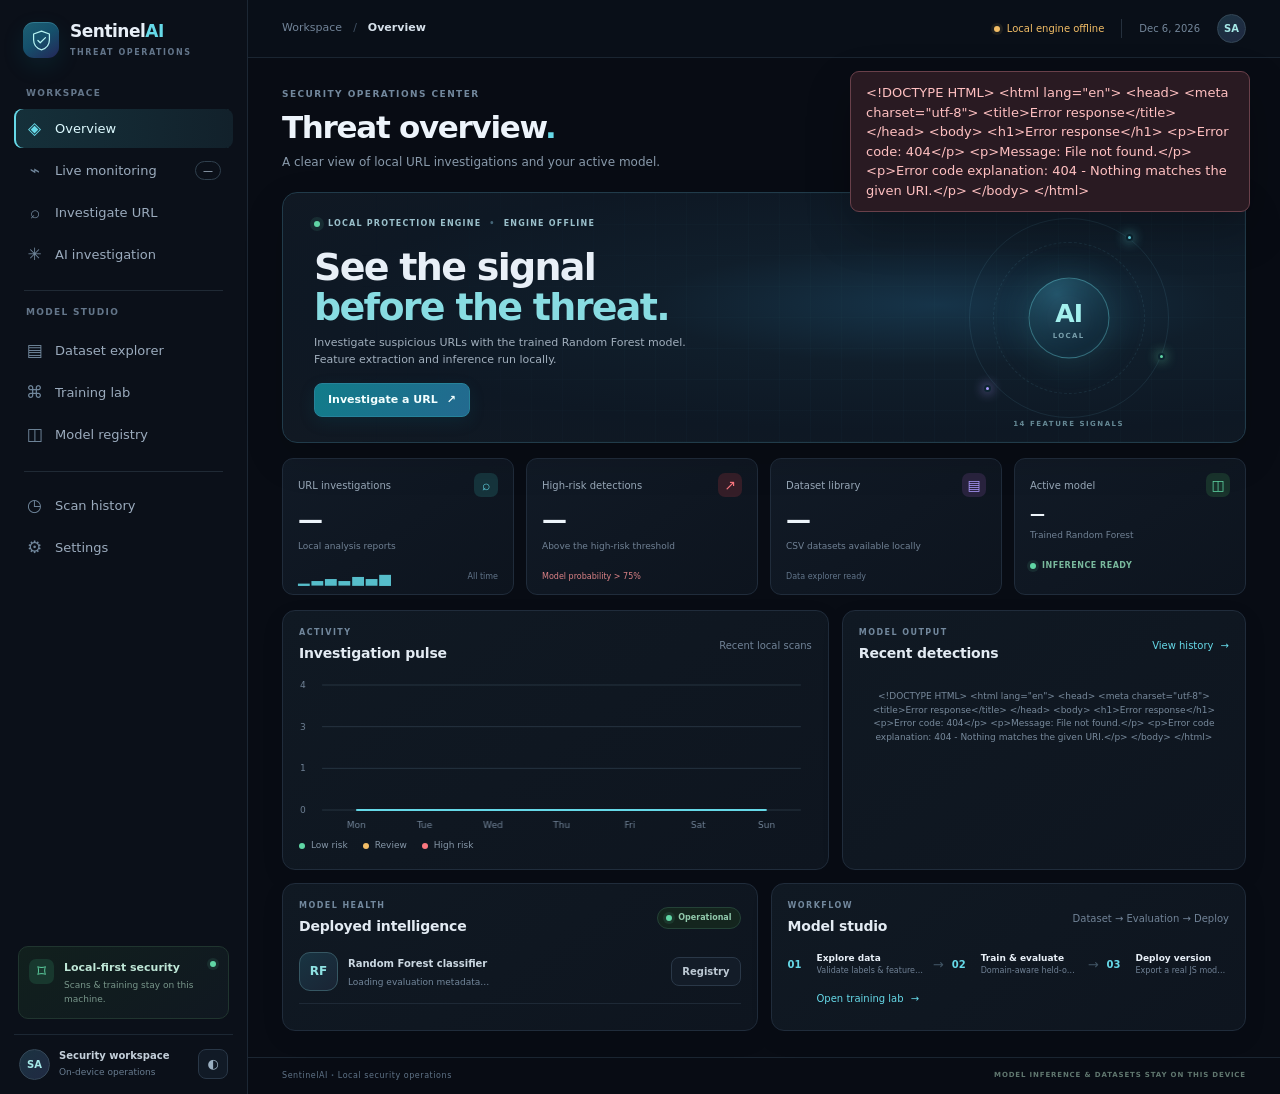
==== dashboard/index.html @ 1dcdf897 "phase 2" ====
<!doctype html>
<html lang="en">
<head>
  <meta charset="utf-8">
  <meta name="viewport" content="width=device-width, initial-scale=1">
  <meta name="theme-color" content="#080c14">
  <title>SentinelAI · Security Operations</title>
  <link rel="stylesheet" href="/dashboard/dashboard.css">
</head>
<body>
  <div class="app-shell">
    <aside class="sidebar">
      <a class="brand" href="#overview" aria-label="SentinelAI overview">
        <span class="brand-mark"><svg viewBox="0 0 32 32" aria-hidden="true"><path d="M16 3 27 7v8c0 7.3-4.7 12.1-11 14-6.3-1.9-11-6.7-11-14V7l11-4Z"/><path d="m11 16 3.2 3.2L21.5 12"/></svg></span>
        <span><strong>Sentinel<span>AI</span></strong><small>THREAT OPERATIONS</small></span>
      </a>
      <div class="workspace-label">WORKSPACE</div>
      <nav class="primary-nav" aria-label="Main navigation">
        <button class="nav-link active" data-view="overview"><span class="nav-icon">◈</span>Overview</button>
        <button class="nav-link" data-view="monitor"><span class="nav-icon">⌁</span>Live monitoring<span id="monitor-count" class="nav-count">—</span></button>
        <button class="nav-link" data-view="investigate"><span class="nav-icon">⌕</span>Investigate URL</button>
        <button class="nav-link" data-view="agent"><span class="nav-icon">✳</span>AI investigation</button>
        <div class="nav-divider"></div>
        <div class="workspace-label">MODEL STUDIO</div>
        <button class="nav-link" data-view="datasets"><span class="nav-icon">▤</span>Dataset explorer</button>
        <button class="nav-link" data-view="training"><span class="nav-icon">⌘</span>Training lab</button>
        <button class="nav-link" data-view="registry"><span class="nav-icon">◫</span>Model registry</button>
        <div class="nav-divider"></div>
        <button class="nav-link" data-view="history"><span class="nav-icon">◷</span>Scan history</button>
        <button class="nav-link" data-view="settings"><span class="nav-icon">⚙</span>Settings</button>
      </nav>
      <div class="sidebar-bottom">
        <div class="privacy-card"><span class="privacy-lock">⌑</span><div><strong>Local-first security</strong><small>Scans & training stay on this machine.</small></div><i class="status-orb"></i></div>
        <div class="user-chip"><span class="avatar">SA</span><span><strong>Security workspace</strong><small>On-device operations</small></span><button id="theme-toggle" class="icon-button" title="Toggle light theme" aria-label="Toggle theme">◐</button></div>
      </div>
    </aside>

    <main class="main-area">
      <header class="topbar">
        <div class="breadcrumbs"><span>Workspace</span><b>/</b><strong id="page-title">Overview</strong></div>
        <div class="topbar-right">
          <div id="api-status" class="connection"><i class="status-orb"></i><span>Checking local engine…</span></div>
          <span class="topbar-divider"></span>
          <time id="today-label"></time>
          <button class="avatar avatar-small" title="SentinelAI workspace">SA</button>
        </div>
      </header>

      <div id="toast" class="toast" role="status" aria-live="polite"></div>
      <div class="content">
        <section class="view active" id="view-overview">
          <div class="page-heading heading-row">
            <div><p class="eyebrow">SECURITY OPERATIONS CENTER</p><h1>Threat overview<span class="heading-dot">.</span></h1><p class="page-subtitle">A clear view of local URL investigations and your active model.</p></div>
            <button class="button button-quiet" data-go="investigate"><span>＋</span> New investigation</button>
          </div>
          <div class="hero-panel">
            <div class="hero-grid"></div>
            <div class="hero-copy"><div class="hero-kicker"><span class="pulse-dot"></span> LOCAL PROTECTION ENGINE <span class="hero-separator">•</span> <span id="hero-model-version">MODEL LOADING</span></div><h2>See the signal<br><span>before the threat.</span></h2><p>Investigate suspicious URLs with the trained Random Forest model. Feature extraction and inference run locally.</p><button class="button button-primary" data-go="investigate">Investigate a URL <span>↗</span></button></div>
            <div class="hero-orbit"><div class="orbit orbit-one"></div><div class="orbit orbit-two"></div><div class="orbit-core"><span>AI</span><small>LOCAL</small></div><i class="orbit-node node-a"></i><i class="orbit-node node-b"></i><i class="orbit-node node-c"></i><div class="orbit-caption">14 FEATURE SIGNALS</div></div>
          </div>
          <div class="stat-grid">
            <article class="stat-card"><div class="stat-top"><span>URL investigations</span><span class="stat-icon cyan">⌕</span></div><strong id="stat-scans">—</strong><small>Local analysis reports</small><div class="stat-foot"><span class="mini-line cyan-line">▁▂▃▂▄▃▅</span><span>All time</span></div></article>
            <article class="stat-card"><div class="stat-top"><span>High-risk detections</span><span class="stat-icon red">↗</span></div><strong id="stat-high">—</strong><small>Above the high-risk threshold</small><div class="stat-foot"><span class="trend-label red-text">Model probability &gt; 75%</span></div></article>
            <article class="stat-card"><div class="stat-top"><span>Dataset library</span><span class="stat-icon violet">▤</span></div><strong id="stat-datasets">—</strong><small>CSV datasets available locally</small><div class="stat-foot"><span id="stat-rows" class="trend-label">Data explorer ready</span></div></article>
            <article class="stat-card"><div class="stat-top"><span>Active model</span><span class="stat-icon green">◫</span></div><strong class="version-stat" id="stat-model">—</strong><small>Trained Random Forest</small><div class="stat-foot"><span class="model-live"><i class="status-orb"></i> INFERENCE READY</span></div></article>
          </div>
          <div class="overview-grid">
            <article class="panel chart-panel"><div class="panel-heading"><div><p class="eyebrow">ACTIVITY</p><h3>Investigation pulse</h3></div><span class="panel-meta">Recent local scans</span></div><div class="chart-wrap"><canvas id="activity-chart" aria-label="Recent investigation activity"></canvas></div><div class="chart-legend"><span><i class="legend-dot green-dot"></i>Low risk</span><span><i class="legend-dot amber-dot"></i>Review</span><span><i class="legend-dot red-dot"></i>High risk</span></div></article>
            <article class="panel signal-panel"><div class="panel-heading"><div><p class="eyebrow">MODEL OUTPUT</p><h3>Recent detections</h3></div><button class="text-button" data-go="history">View history <span>→</span></button></div><div id="overview-recent" class="recent-list"><div class="empty-state compact">Run a URL investigation to populate local activity.</div></div></article>
          </div>
          <div class="bottom-grid">
            <article class="panel"><div class="panel-heading"><div><p class="eyebrow">MODEL HEALTH</p><h3>Deployed intelligence</h3></div><span class="health-pill"><i class="status-orb"></i> Operational</span></div><div class="model-health"><div class="model-hex">RF</div><div><strong id="overview-model-name">Random Forest classifier</strong><p id="overview-model-date">Loading evaluation metadata…</p></div><button class="button button-small button-quiet" data-go="registry">Registry</button></div><div id="overview-metrics" class="metric-strip"></div></article>
            <article class="panel"><div class="panel-heading"><div><p class="eyebrow">WORKFLOW</p><h3>Model studio</h3></div><span class="panel-meta">Dataset → Evaluation → Deploy</span></div><div class="workflow"><div><span class="step-number">01</span><strong>Explore data</strong><small>Validate labels & feature coverage</small></div><span class="workflow-arrow">→</span><div><span class="step-number">02</span><strong>Train & evaluate</strong><small>Domain-aware held-out metrics</small></div><span class="workflow-arrow">→</span><div><span class="step-number">03</span><strong>Deploy version</strong><small>Export a real JS model artifact</small></div></div><button class="text-button workflow-link" data-go="training">Open training lab <span>→</span></button></article>
          </div>
        </section>

        <section class="view" id="view-monitor">
          <div class="page-heading heading-row"><div><p class="eyebrow">LOCAL EVENT STREAM</p><h1>Live monitoring<span class="heading-dot">.</span></h1><p class="page-subtitle">Recent investigations submitted to this local platform service.</p></div><div class="monitor-live"><span class="pulse-dot"></span> UPDATING EVERY 10S</div></div>
          <div class="monitor-banner"><span class="banner-mark">⌁</span><div><strong>Local investigation monitor</strong><p>Dashboard scans appear automatically. Browser-tab scans join this feed only when “Live console sync” is explicitly enabled in the extension popup; otherwise they stay in extension storage.</p></div><button class="button button-small button-quiet" data-go="investigate">Start scan</button></div>
          <div class="stat-grid two-stats"><article class="stat-card"><div class="stat-top"><span>Investigations logged</span><span class="stat-icon cyan">⌕</span></div><strong id="monitor-scans">—</strong><small>Saved on this device</small></article><article class="stat-card"><div class="stat-top"><span>High-risk URLs</span><span class="stat-icon red">↗</span></div><strong id="monitor-high">—</strong><small>Model score greater than 75%</small></article></div>
          <article class="panel table-panel"><div class="panel-heading"><div><p class="eyebrow">ACTIVITY STREAM</p><h3>Investigation events</h3></div><span id="monitor-updated" class="panel-meta">Waiting for local engine</span></div><div id="monitor-list" class="table-wrap"></div></article>
        </section>

        <section class="view" id="view-investigate">
          <div class="page-heading"><p class="eyebrow">THREAT INTELLIGENCE · LOCAL INFERENCE</p><h1>Investigate a URL<span class="heading-dot">.</span></h1><p class="page-subtitle">Extract canonical features, score with the trained model, and inspect the evidence.</p></div>
          <div class="investigation-layout">
            <div class="investigation-main">
              <article class="panel scan-input-panel"><div class="panel-heading"><div><p class="eyebrow">NEW INVESTIGATION</p><h3>What would you like to analyze?</h3></div><span class="local-tag"><i class="status-orb"></i> 100% LOCAL</span></div><form id="investigate-form"><label class="input-label" for="investigate-url">Website URL</label><div class="url-input-wrap"><span class="input-prefix">↗</span><input id="investigate-url" name="url" type="url" placeholder="https://example.com/account/signin" autocomplete="url" required maxlength="4096"><button class="button button-primary" type="submit"><span class="scan-label">Analyze URL</span><span class="button-arrow">→</span></button></div><p class="input-hint"><span>ⓘ</span> URL and extracted features are processed on this machine. No website is opened.</p></form></article>
              <div id="investigation-result" class="investigation-result"><div class="result-placeholder"><div class="placeholder-radar"><i></i><i></i><i></i><span>◎</span></div><h3>Ready when you are</h3><p>Submit a URL to see a model-backed risk assessment and transparent signal breakdown.</p></div></div>
            </div>
            <aside class="investigation-aside"><article class="panel side-note"><span class="note-icon">✳</span><p class="eyebrow">INVESTIGATION AGENT</p><h3>Evidence, not guesswork.</h3><p>The local analyst applies your active Random Forest model to the canonical 14-feature vector, then shows rule-based URL indicators separately.</p><button class="text-button" data-go="agent">How analysis works <span>→</span></button></article><article class="panel schema-panel"><div class="panel-heading"><div><p class="eyebrow">FEATURE ENGINE</p><h3>Canonical schema</h3></div><span class="schema-count">14</span></div><div id="schema-list" class="schema-list"></div></article></aside>
          </div>
        </section>

        <section class="view" id="view-agent">
          <div class="page-heading"><p class="eyebrow">LOCAL MODEL-POWERED ANALYST</p><h1>AI investigation<span class="heading-dot">.</span></h1><p class="page-subtitle">A transparent investigation workflow powered by the deployed trained model—not generated or fabricated verdicts.</p></div>
          <div class="agent-grid"><article class="panel agent-intro"><div class="agent-icon">✳</div><p class="eyebrow">INVESTIGATION AGENT · ACTIVE</p><h2>Reason from signals.<br><span>Show the evidence.</span></h2><p>The agent extracts the same canonical features used during training, evaluates them with the current scikit-learn Random Forest export, and combines the actual class probabilities with explicit URL-derived indicators.</p><div class="agent-model-row"><div class="model-hex">RF</div><div><small>ACTIVE MODEL</small><strong id="agent-model-version">Loading…</strong></div><span class="health-pill"><i class="status-orb"></i> Ready</span></div><button class="button button-primary" data-go="investigate">Start an investigation <span>→</span></button></article><article class="panel steps-panel"><p class="eyebrow">ANALYSIS PIPELINE</p><h3>What happens to a URL?</h3><div class="agent-steps"><div class="agent-step"><span>01</span><div><strong>Normalize & parse</strong><p>URL components are normalized locally; invalid schemes are rejected.</p></div></div><div class="agent-step"><span>02</span><div><strong>Extract 14 features</strong><p>Feature names, ordering, and entropy calculation match the Python training schema.</p></div></div><div class="agent-step"><span>03</span><div><strong>Run the trained model</strong><p>The deployed model returns benign and phishing probabilities, with its version attached.</p></div></div><div class="agent-step"><span>04</span><div><strong>Explain observed signals</strong><p>URL heuristics are listed separately from the model probability so evidence is inspectable.</p></div></div></div></article></div>
          <div class="disclaimer-band"><span>ⓘ</span><p><strong>Scope matters.</strong> The current agent performs local URL-feature inference only. It does not browse the destination, validate its TLS certificate, or contact external threat-intelligence providers.</p></div>
          <article class="panel last-report-panel"><div class="panel-heading"><div><p class="eyebrow">LATEST AGENT REPORT</p><h3>Most recent analysis</h3></div><button class="text-button" data-go="history">Open history <span>→</span></button></div><div id="agent-latest" class="empty-state">No investigations yet. Submit a URL to create the first report.</div></article>
        </section>

        <section class="view" id="view-datasets">
          <div class="page-heading heading-row"><div><p class="eyebrow">MODEL STUDIO · DATA</p><h1>Dataset explorer<span class="heading-dot">.</span></h1><p class="page-subtitle">Import, validate, clean, and inspect labeled URL data before model training.</p></div><label class="button button-primary upload-button">＋ Import CSV<input id="dataset-upload" type="file" accept=".csv,text/csv" hidden></label></div>
          <div class="dataset-banner"><span class="banner-mark">▤</span><div><strong>Dataset contract</strong><p>CSV needs <code>url</code> and <code>label</code>. Labels accepted: 0/1, benign/phishing, legit/malicious. Optional <code>domain_group</code> supports leakage-resistant splits.</p></div></div>
          <div class="dataset-layout"><article class="panel dataset-list-panel"><div class="panel-heading"><div><p class="eyebrow">LOCAL LIBRARY</p><h3>Available datasets</h3></div><button id="refresh-datasets" class="icon-button" aria-label="Refresh datasets">↻</button></div><div id="dataset-list" class="dataset-list"><div class="empty-state compact">Loading datasets…</div></div></article><article class="panel dataset-detail-panel"><div class="panel-heading"><div><p class="eyebrow">DATA QUALITY</p><h3 id="dataset-detail-title">Select a dataset</h3></div><span id="dataset-validity" class="panel-meta">No selection</span></div><div id="dataset-summary" class="dataset-summary empty-state compact">Choose a local CSV to inspect its label balance, invalid rows, and sample records.</div><div class="table-wrap dataset-table-wrap"><table><thead id="dataset-columns"></thead><tbody id="dataset-rows"></tbody></table></div><div class="table-pagination"><span id="dataset-page-label">—</span><div><button id="dataset-prev" class="button button-small button-quiet">← Previous</button><button id="dataset-next" class="button button-small button-quiet">Next →</button></div></div></article></div>
        </section>

        <section class="view" id="view-training">
          <div class="page-heading"><p class="eyebrow">MODEL STUDIO · LEARNING</p><h1>Training lab<span class="heading-dot">.</span></h1><p class="page-subtitle">Train a real scikit-learn model on your selected labeled dataset, evaluate held-out domains, then export and deploy the version.</p></div>
          <div class="training-layout"><div class="training-main"><article class="panel training-config"><div class="panel-heading"><div><p class="eyebrow">EXPERIMENT CONFIGURATION</p><h3>Configure training run</h3></div><span class="local-tag"><i class="status-orb"></i> LOCAL CPU</span></div><form id="training-form"><div class="form-grid"><label>Training dataset<select id="training-dataset" required><option value="">Loading datasets…</option></select></label><label>Number of trees <div class="range-row"><input id="estimators" type="range" min="10" max="200" step="10" value="20"><output id="estimators-value">20</output></div><small>More estimators increase training time and model size.</small></label><label>Maximum depth <div class="range-row"><input id="max-depth" type="range" min="2" max="20" step="1" value="7"><output id="depth-value">7</output></div><small>Controls tree complexity and overfitting.</small></label><div class="config-note"><span>⌘</span><div><strong>Leakage-aware evaluation</strong><small>80/20 GroupShuffleSplit and 5-fold GroupKFold use registered domains as groups.</small></div></div></div><button id="start-training" class="button button-primary" type="submit"><span>Start training</span><span>→</span></button></form></article><article id="training-progress-card" class="panel training-progress-card hidden"><div class="panel-heading"><div><p class="eyebrow">TRAINING RUN</p><h3 id="training-stage">Waiting for worker…</h3></div><span id="training-percent" class="progress-number">0%</span></div><div class="progress-track"><span id="training-progress-fill"></span></div><p id="training-job-info" class="panel-meta">Preparing local training job</p><div id="training-error" class="error-box hidden"></div></article><article id="training-results" class="panel training-results hidden"><div class="panel-heading"><div><p class="eyebrow">HELD-OUT EVALUATION</p><h3>Measured model performance</h3></div><span id="training-model-version" class="model-version-chip"></span></div><div id="training-metrics" class="training-metrics"></div><div id="training-confusion" class="confusion-wrap"></div><p class="evaluation-note">Metrics are measured on held-out registered domains. They describe this dataset and split; they do not guarantee future detection performance.</p></article></div><aside class="panel training-info"><p class="eyebrow">REAL MODEL TRAINING</p><h3>Designed for measured progress.</h3><p>Training runs in a local Python worker—not in this web page or the extension service worker.</p><div class="training-check"><span>✓</span><p><strong>Dataset validation</strong><small>Rejects invalid URL/label rows and reports duplicates.</small></p></div><div class="training-check"><span>✓</span><p><strong>Domain-level split</strong><small>Groups sibling URLs to reduce train/test leakage.</small></p></div><div class="training-check"><span>✓</span><p><strong>Model export</strong><small>Transpiles actual fitted trees into a JS artifact.</small></p></div><div class="training-check"><span>✓</span><p><strong>Versioned deployment</strong><small>Retains model and metrics in the local registry.</small></p></div><div class="training-caution">Training duration depends on dataset size and available CPU / memory.</div></aside></div>
        </section>

        <section class="view" id="view-registry">
          <div class="page-heading heading-row"><div><p class="eyebrow">MODEL STUDIO · GOVERNANCE</p><h1>Model registry<span class="heading-dot">.</span></h1><p class="page-subtitle">Versioned model artifacts, actual evaluation metadata, and exportable browser inference.</p></div><button class="button button-quiet" data-go="training">＋ Train a model</button></div>
          <div class="registry-banner"><span class="banner-mark">◫</span><div><strong>Active model is deployed to the local analysis service</strong><p>Successful training writes a versioned artifact and updates the service inference model. To update the extension package, reload the unpacked extension after the generated export is deployed.</p></div></div>
          <div id="registry-list" class="registry-list"><div class="empty-state">Loading model registry…</div></div>
          <article class="panel compare-panel"><div class="panel-heading"><div><p class="eyebrow">SIDE-BY-SIDE</p><h3>Compare model versions</h3></div></div><form id="compare-form" class="compare-form"><label>Version A<select id="compare-left"></select></label><span class="compare-vs">VS</span><label>Version B<select id="compare-right"></select></label><button class="button button-small button-primary" type="submit">Compare metrics</button></form><div id="compare-results" class="compare-results"></div></article>
        </section>

        <section class="view" id="view-history">
          <div class="page-heading heading-row"><div><p class="eyebrow">AUDIT TRAIL · LOCAL ONLY</p><h1>Scan history<span class="heading-dot">.</span></h1><p class="page-subtitle">URL investigations run through the local platform service, newest first.</p></div><button id="refresh-history" class="button button-quiet">↻ Refresh</button></div>
          <div class="history-summary"><span class="history-icon">◷</span><div><strong id="history-count">— investigations</strong><small>Stored in the local platform data folder</small></div><span class="history-privacy"><i class="status-orb"></i> PRIVATE TO THIS DEVICE</span></div>
          <article class="panel table-panel"><div class="panel-heading"><div><p class="eyebrow">RECENT INVESTIGATIONS</p><h3>Analysis history</h3></div><span id="history-updated" class="panel-meta"></span></div><div id="history-table" class="table-wrap"></div></article>
        </section>

        <section class="view" id="view-settings">
          <div class="page-heading"><p class="eyebrow">WORKSPACE PREFERENCES</p><h1>Settings<span class="heading-dot">.</span></h1><p class="page-subtitle">Local dashboard appearance and data controls.</p></div>
          <div class="settings-grid"><article class="panel settings-panel"><div class="panel-heading"><div><p class="eyebrow">APPEARANCE</p><h3>Workspace display</h3></div></div><div class="setting-row"><div><strong>Light theme</strong><p>Switch between the dark operations console and a light workspace.</p></div><button id="settings-theme-toggle" class="switch" role="switch" aria-checked="false" aria-label="Toggle light theme"><span></span></button></div><div class="setting-row"><div><strong>Reduce motion</strong><p>Respect your preference for fewer animated interface effects.</p></div><button id="motion-toggle" class="switch" role="switch" aria-checked="false" aria-label="Toggle reduced motion"><span></span></button></div></article><article class="panel settings-panel"><div class="panel-heading"><div><p class="eyebrow">LOCAL ENGINE</p><h3>Service information</h3></div></div><div class="service-info"><span>Platform API</span><strong>127.0.0.1 · port 8000</strong><span>Inference mode</span><strong>Python scikit-learn · local</strong><span>Feature contract</span><strong>Canonical 14-feature schema</strong><span>Network reputation</span><strong>Not queried</strong></div><button id="check-engine" class="button button-small button-quiet">Check local engine</button></article><article class="panel settings-panel data-control"><div class="panel-heading"><div><p class="eyebrow">DATA & PRIVACY</p><h3>Clear local analysis history</h3></div></div><p>Removes URL investigation history saved by this platform. It does not delete training datasets, model versions, or browser extension data.</p><button id="clear-history" class="button button-danger">Clear platform history</button></article></div>
        </section>
      </div>
      <footer class="app-footer"><span>SentinelAI <b>·</b> Local security operations</span><span>MODEL INFERENCE & DATASETS STAY ON THIS DEVICE</span></footer>
    </main>
  </div>
  <script src="/dashboard/dashboard.js"></script>
</body>
</html>
---- dashboard/dashboard.css ----
:root {
  color-scheme: dark;
  --bg: #080c14;
  --sidebar: #0b1019;
  --surface: #0f1622;
  --surface-2: #131d2b;
  --surface-3: #182434;
  --line: #202c3b;
  --line-bright: #29394b;
  --text: #e8eff7;
  --muted: #91a2b5;
  --faint: #63758a;
  --cyan: #66d9e8;
  --blue: #6ea8fe;
  --green: #60d6a5;
  --amber: #f2bd66;
  --red: #fb777f;
  --violet: #ad9bff;
  --radius: 13px;
  --shadow: 0 18px 45px rgba(0, 0, 0, .24);
  font-family: Inter, ui-sans-serif, system-ui, -apple-system, BlinkMacSystemFont, "Segoe UI", sans-serif;
}

* { box-sizing: border-box; }
body { margin: 0; min-width: 320px; background: var(--bg); color: var(--text); font-size: 13px; line-height: 1.5; }
button, input, select { font: inherit; }
button { color: inherit; }
button:focus-visible, a:focus-visible, input:focus-visible, select:focus-visible { outline: 2px solid var(--cyan); outline-offset: 3px; }
a { color: inherit; text-decoration: none; }
.app-shell { display: flex; min-height: 100vh; }

.sidebar { width: 248px; flex: 0 0 248px; min-height: 100vh; display: flex; flex-direction: column; padding: 22px 14px 14px; background: var(--sidebar); border-right: 1px solid #1c2734; }
.brand { display: flex; gap: 11px; align-items: center; padding: 0 9px 28px; }
.brand-mark { width: 36px; height: 36px; display: grid; place-items: center; border-radius: 11px; background: linear-gradient(145deg, #1d5f73, #15506b 48%, #242658); box-shadow: inset 0 1px 0 #72d9e941, 0 8px 22px #0f809023; }
.brand-mark svg { width: 23px; fill: none; stroke: #b7f4f3; stroke-width: 1.7; stroke-linecap: round; stroke-linejoin: round; }
.brand strong { display: block; font-size: 17px; letter-spacing: -.5px; line-height: 1.15; }
.brand strong span { color: var(--cyan); }
.brand small { display: block; margin-top: 5px; color: var(--faint); font-size: 8px; letter-spacing: 1.55px; font-weight: 800; }
.workspace-label { padding: 0 12px 9px; color: #64768a; font-size: 9px; font-weight: 800; letter-spacing: 1.3px; }
.primary-nav { display: flex; flex-direction: column; gap: 3px; }
.nav-link { position: relative; display: flex; align-items: center; gap: 12px; min-height: 39px; padding: 0 12px; border: 0; border-radius: 8px; background: transparent; color: #9babbd; text-align: left; cursor: pointer; transition: background .2s, color .2s, transform .2s; }
.nav-link:hover { color: var(--text); background: #131d29; transform: translateX(2px); }
.nav-link.active { color: #ddfaff; background: linear-gradient(90deg, #15303a, #12212b); box-shadow: inset 2px 0 var(--cyan); }
.nav-icon { display: inline-grid; place-items: center; width: 17px; color: #71879c; font-size: 17px; }
.nav-link.active .nav-icon { color: var(--cyan); }
.nav-count { margin-left: auto; padding: 1px 7px; border: 1px solid #30404e; border-radius: 99px; color: #a6b6c8; font-size: 10px; }
.nav-divider { height: 1px; margin: 13px 10px 12px; background: #202a35; }
.sidebar-bottom { margin-top: auto; }
.privacy-card { position: relative; display: flex; gap: 10px; align-items: flex-start; margin: 0 4px 15px; padding: 12px 10px; border: 1px solid #20352f; border-radius: 10px; background: linear-gradient(140deg, #11201d, #101821); }
.privacy-lock { width: 25px; height: 25px; display: grid; place-items: center; border-radius: 7px; background: #18382e; color: var(--green); font-size: 17px; }
.privacy-card strong, .privacy-card small, .user-chip strong, .user-chip small { display: block; }
.privacy-card strong { padding-top: 1px; color: #bfe7d7; font-size: 11px; }
.privacy-card small { margin-top: 3px; max-width: 145px; color: #78968a; font-size: 9px; }
.privacy-card .status-orb { position: absolute; top: 14px; right: 12px; }
.user-chip { display: flex; align-items: center; gap: 9px; padding: 13px 5px 0; border-top: 1px solid #1c2733; }
.user-chip strong { color: #c4cfda; font-size: 10px; }
.user-chip small { margin-top: 3px; color: #687b8f; font-size: 9px; }
.avatar { width: 31px; height: 31px; flex: 0 0 auto; display: grid; place-items: center; border: 1px solid #344757; border-radius: 50%; background: linear-gradient(135deg, #1b3341, #202942); color: #a5e8e7; font-size: 10px; font-weight: 800; }
.avatar-small { width: 29px; height: 29px; border: 1px solid #344757; cursor: pointer; }
.icon-button { width: 30px; height: 30px; margin-left: auto; border: 1px solid #293747; border-radius: 8px; background: #111a26; color: #9bb0c2; cursor: pointer; }
.icon-button:hover { border-color: #426170; color: var(--cyan); }

.main-area { min-width: 0; flex: 1; display: flex; flex-direction: column; }
.topbar { position: sticky; z-index: 4; top: 0; height: 58px; display: flex; align-items: center; justify-content: space-between; padding: 0 34px; border-bottom: 1px solid #1a2531; background: #0a1019eF; backdrop-filter: blur(16px); }
.breadcrumbs { display: flex; align-items: center; gap: 11px; color: #728499; font-size: 11px; }
.breadcrumbs b { color: #405064; font-weight: 400; }
.breadcrumbs strong { color: #d7e1eb; font-weight: 600; }
.topbar-right { display: flex; align-items: center; gap: 17px; color: #73869a; font-size: 10px; }
.connection { display: flex; align-items: center; gap: 7px; color: #8c9db1; }
.connection.offline { color: var(--amber); }
.connection.offline .status-orb { background: var(--amber); box-shadow: 0 0 0 3px #f2bd6618; }
.topbar-divider { width: 1px; height: 19px; background: #25303d; }
.status-orb { width: 6px; height: 6px; display: inline-block; flex: 0 0 auto; border-radius: 50%; background: var(--green); box-shadow: 0 0 0 3px #60d6a51a; }
.content { width: min(1540px, 100%); margin: 0 auto; padding: 30px 34px 26px; flex: 1; }
.view { display: none; animation: page-in .28s ease both; }
.view.active { display: block; }
@keyframes page-in { from { opacity: 0; transform: translateY(5px); } to { opacity: 1; transform: translateY(0); } }
.page-heading { margin: 0 0 21px; }
.heading-row { display: flex; justify-content: space-between; align-items: flex-end; gap: 18px; }
.eyebrow { margin: 0 0 7px; color: #72889d; font-size: 9px; font-weight: 800; letter-spacing: 1.45px; }
h1 { margin: 0; color: #edf4fb; font-size: clamp(24px, 3vw, 31px); font-weight: 650; letter-spacing: -1.3px; line-height: 1.22; }
.heading-dot { color: var(--cyan); }
.page-subtitle { margin: 7px 0 0; color: #899aab; font-size: 12px; }
h2, h3, p { margin-top: 0; }
h3 { margin: 0; color: #e3ebf3; font-size: 14px; font-weight: 630; letter-spacing: -.2px; }
.panel-meta { color: #718397; font-size: 10px; }
.button { min-height: 34px; display: inline-flex; align-items: center; justify-content: center; gap: 9px; padding: 0 13px; border: 1px solid transparent; border-radius: 8px; font-size: 11px; font-weight: 650; cursor: pointer; transition: transform .18s, filter .18s, border-color .18s; }
.button:hover { transform: translateY(-1px); filter: brightness(1.09); }
.button:disabled { cursor: wait; opacity: .63; transform: none; }
.button-primary { border-color: #27829a; background: linear-gradient(120deg, #117c8a, #23698f); color: #f3ffff; box-shadow: 0 5px 16px #096e8226; }
.button-quiet { border-color: #2a3848; background: #131c28; color: #bdc9d4; }
.button-small { min-height: 29px; padding: 0 10px; font-size: 10px; }
.button-danger { border-color: #663541; background: #321c25; color: #ffafb2; }
.text-button { padding: 0; border: 0; background: transparent; color: var(--cyan); font-size: 10px; cursor: pointer; }
.text-button span { padding-left: 4px; }
.hidden { display: none !important; }
.status-orb + span { vertical-align: middle; }
.toast { position: fixed; z-index: 10; top: 71px; right: 30px; max-width: min(400px, calc(100vw - 32px)); padding: 11px 15px; border: 1px solid #31515c; border-radius: 9px; background: #12222c; color: #d9f5f2; box-shadow: var(--shadow); opacity: 0; transform: translateY(-8px); pointer-events: none; transition: .2s ease; }
.toast.show { opacity: 1; transform: translateY(0); }
.toast.error { border-color: #69404a; background: #291a22; color: #ffc0c1; }

.hero-panel { position: relative; min-height: 240px; overflow: hidden; display: flex; align-items: center; border: 1px solid #213b4a; border-radius: 15px; background: radial-gradient(ellipse at 68% 45%, #163449 0, #101e2b 31%, #0e1824 66%, #111923 100%); box-shadow: 0 15px 40px #00000022; }
.hero-grid { position: absolute; inset: 0; background-image: linear-gradient(#6bc8df08 1px, transparent 1px), linear-gradient(90deg, #6bc8df08 1px, transparent 1px); background-size: 31px 31px; mask-image: linear-gradient(90deg, transparent, black 44%, black); opacity: .7; }
.hero-copy { position: relative; z-index: 1; width: 57%; padding: 25px 31px; }
.hero-kicker { display: flex; align-items: center; gap: 8px; color: #9bc0cb; font-size: 8px; font-weight: 800; letter-spacing: 1.2px; }
.pulse-dot { width: 6px; height: 6px; border-radius: 50%; background: var(--green); box-shadow: 0 0 0 4px #60d6a51b; animation: pulse 2s infinite; }
@keyframes pulse { 50% { box-shadow: 0 0 0 7px #60d6a500; } }
.hero-separator { color: #456577; }
.hero-copy h2 { margin: 18px 0 8px; font-size: clamp(27px, 3vw, 38px); font-weight: 590; line-height: 1.04; letter-spacing: -1.7px; }
.hero-copy h2 span { color: #88dce2; }
.hero-copy p { max-width: 410px; margin-bottom: 15px; color: #a1afbd; font-size: 11px; }
.hero-copy .button { min-height: 34px; }
.hero-orbit { position: absolute; top: 50%; right: 7%; width: 218px; height: 218px; transform: translateY(-50%); }
.orbit { position: absolute; border: 1px solid #6ac2d51c; border-radius: 50%; }
.orbit-one { inset: 9px; animation: orbit-rotate 32s linear infinite; }
.orbit-two { inset: 33px; border-style: dashed; animation: orbit-rotate 48s linear infinite reverse; }
@keyframes orbit-rotate { to { transform: rotate(360deg); } }
.orbit-core { position: absolute; top: 50%; left: 50%; width: 81px; height: 81px; display: flex; flex-direction: column; align-items: center; justify-content: center; border: 1px solid #68d4de66; border-radius: 50%; background: radial-gradient(circle at 35% 20%, #24546a, #112737 73%); box-shadow: 0 0 35px #43cbdf2c, inset 0 0 20px #37b9cf14; transform: translate(-50%, -50%); }
.orbit-core span { color: #a3f0ee; font-size: 25px; font-weight: 740; letter-spacing: -1px; }
.orbit-core small { margin-top: -1px; color: #779eab; font-size: 7px; font-weight: 800; letter-spacing: 1.3px; }
.orbit-node { position: absolute; width: 7px; height: 7px; border: 2px solid #0d2530; border-radius: 50%; background: var(--cyan); box-shadow: 0 0 12px #63e3e5; }
.node-a { top: 25px; right: 45px; }.node-b { bottom: 35px; left: 24px; background: var(--violet); box-shadow: 0 0 12px #ad9bff; }.node-c { right: 13px; bottom: 67px; background: var(--green); box-shadow: 0 0 12px #60d6a5; }
.orbit-caption { position: absolute; bottom: -3px; width: 100%; color: #668995; text-align: center; font-size: 7px; font-weight: 800; letter-spacing: 1.5px; }

.stat-grid { display: grid; grid-template-columns: repeat(4, minmax(0, 1fr)); gap: 12px; margin: 15px 0; }
.stat-card { min-width: 0; padding: 14px 15px 11px; border: 1px solid var(--line); border-radius: 11px; background: linear-gradient(145deg, #111a26, #0d141e); }
.stat-top { display: flex; align-items: center; justify-content: space-between; color: #98a8b8; font-size: 10px; }
.stat-icon { width: 24px; height: 24px; display: grid; place-items: center; border-radius: 7px; font-size: 14px; }
.stat-icon.cyan { background: #16343c; color: var(--cyan); }.stat-icon.red { background: #351e28; color: var(--red); }.stat-icon.violet { background: #29233e; color: var(--violet); }.stat-icon.green { background: #19332c; color: var(--green); }
.stat-card > strong { display: block; margin: 9px 0 1px; color: #edf4fa; font-size: 25px; font-weight: 640; letter-spacing: -.8px; line-height: 1.1; }
.stat-card > strong.version-stat { overflow: hidden; font-size: 15px; text-overflow: ellipsis; white-space: nowrap; }
.stat-card > small { color: #708194; font-size: 9px; }
.stat-foot { min-height: 19px; display: flex; align-items: flex-end; justify-content: space-between; margin-top: 10px; color: #62758a; font-size: 8px; }
.mini-line { font-size: 15px; letter-spacing: 2px; line-height: .8; }.cyan-line { color: #56bdca; }.red-text { color: #dc8286; }
.model-live { display: flex; align-items: center; gap: 6px; color: #79b99d; font-size: 8px; font-weight: 800; letter-spacing: .5px; }
.overview-grid, .bottom-grid { display: grid; grid-template-columns: 1.15fr .85fr; gap: 13px; margin-top: 13px; }
.bottom-grid { grid-template-columns: 1fr 1fr; }
.panel { min-width: 0; border: 1px solid var(--line); border-radius: var(--radius); background: linear-gradient(145deg, #101923, #0e151f); box-shadow: 0 8px 24px #00000012; }
.chart-panel, .signal-panel, .bottom-grid > .panel { padding: 16px; }
.panel-heading { display: flex; align-items: center; justify-content: space-between; gap: 12px; margin-bottom: 11px; }
.panel-heading .eyebrow { margin-bottom: 4px; font-size: 8px; }
.chart-wrap { height: 158px; position: relative; }
.chart-wrap canvas { display: block; width: 100%; height: 100%; }
.chart-legend { display: flex; gap: 15px; padding-top: 6px; color: #8596a7; font-size: 9px; }
.chart-legend span { display: flex; align-items: center; gap: 6px; }
.legend-dot { width: 6px; height: 6px; border-radius: 50%; }.green-dot { background: var(--green); }.amber-dot { background: var(--amber); }.red-dot { background: var(--red); }
.recent-list { display: flex; flex-direction: column; }
.recent-item { display: grid; grid-template-columns: 8px minmax(0, 1fr) auto; align-items: center; gap: 9px; min-height: 45px; border-top: 1px solid #1d2935; }
.risk-bar { width: 3px; height: 23px; border-radius: 9px; background: var(--green); }.risk-bar.medium { background: var(--amber); }.risk-bar.high { background: var(--red); }
.recent-host { overflow: hidden; color: #cbd6e0; font-size: 10px; text-overflow: ellipsis; white-space: nowrap; }.recent-time { color: #63758a; font-size: 8px; white-space: nowrap; }
.health-pill { display: inline-flex; align-items: center; gap: 6px; padding: 4px 8px; border: 1px solid #244237; border-radius: 99px; background: #14251e; color: #91c9ac; font-size: 8px; font-weight: 700; }
.model-health { display: flex; align-items: center; gap: 10px; margin: 15px 0 12px; }
.model-hex { width: 39px; height: 39px; display: grid; place-items: center; border: 1px solid #365763; border-radius: 11px; background: linear-gradient(140deg, #183442, #1a2434); color: #8fe2e3; font-size: 12px; font-weight: 800; }
.model-health strong { color: #cbd8e2; font-size: 10px; }.model-health p { margin: 3px 0 0; color: #73879b; font-size: 9px; }.model-health .button { margin-left: auto; }
.metric-strip { display: grid; grid-template-columns: repeat(4, 1fr); gap: 7px; padding-top: 10px; border-top: 1px solid #1e2936; }
.metric-item small, .metric-item strong { display: block; }.metric-item small { color: #6f8092; font-size: 8px; }.metric-item strong { margin-top: 2px; color: #b8c8d6; font-size: 11px; }
.workflow { display: flex; align-items: center; justify-content: space-between; gap: 8px; margin: 15px 0 11px; }
.workflow > div { min-width: 0; display: grid; grid-template-columns: 23px 1fr; column-gap: 6px; align-items: center; }
.step-number { grid-row: span 2; color: var(--cyan); font-size: 10px; font-weight: 800; }.workflow strong { font-size: 9px; }.workflow small { overflow: hidden; color: #708195; font-size: 8px; text-overflow: ellipsis; white-space: nowrap; }.workflow-arrow { color: #405464; font-size: 13px; }.workflow-link { margin-left: 29px; }

.monitor-live { display: flex; align-items: center; gap: 8px; padding: 7px 10px; border: 1px solid #25443a; border-radius: 99px; background: #12231d; color: #8fcdb0; font-size: 8px; font-weight: 800; letter-spacing: .7px; }
.monitor-banner, .dataset-banner, .registry-banner { display: flex; align-items: center; gap: 12px; margin-bottom: 14px; padding: 13px 15px; border: 1px solid #234050; border-radius: 11px; background: linear-gradient(105deg, #122631, #111b26); }
.banner-mark { width: 31px; height: 31px; flex: 0 0 auto; display: grid; place-items: center; border-radius: 9px; background: #183641; color: var(--cyan); font-size: 17px; }
.monitor-banner strong, .dataset-banner strong, .registry-banner strong { color: #d5e5ee; font-size: 10px; }.monitor-banner p, .dataset-banner p, .registry-banner p { margin: 3px 0 0; color: #8a9cac; font-size: 9px; }.monitor-banner .button { margin-left: auto; flex: 0 0 auto; }
.two-stats { grid-template-columns: repeat(2, minmax(0, 1fr)); max-width: 520px; }
.table-panel { padding: 16px; }.table-wrap { width: 100%; overflow: auto; }
table { width: 100%; border-collapse: collapse; text-align: left; }
th { padding: 9px 10px; border-bottom: 1px solid #2a3542; color: #718499; font-size: 8px; font-weight: 800; letter-spacing: .8px; text-transform: uppercase; }
td { padding: 10px; border-bottom: 1px solid #1d2935; color: #aab8c6; font-size: 10px; }
tbody tr:hover { background: #ffffff04; }
.table-url { display: block; max-width: 380px; overflow: hidden; color: #cad7e2; text-overflow: ellipsis; white-space: nowrap; }
.risk-pill { display: inline-flex; align-items: center; gap: 5px; padding: 3px 7px; border-radius: 99px; font-size: 8px; font-weight: 800; text-transform: uppercase; }
.risk-pill.low { background: #153129; color: #73d5ad; }.risk-pill.medium { background: #362d1b; color: #efc76f; }.risk-pill.high { background: #3a2028; color: #ff929a; }

.investigation-layout { display: grid; grid-template-columns: minmax(0, 1fr) 278px; align-items: start; gap: 14px; }
.investigation-main, .investigation-aside { min-width: 0; }
.scan-input-panel { padding: 18px; }
.local-tag { display: inline-flex; align-items: center; gap: 6px; padding: 4px 7px; border: 1px solid #274538; border-radius: 6px; color: #8bc7a7; font-size: 8px; font-weight: 800; letter-spacing: .6px; white-space: nowrap; }
.input-label, .form-grid label { display: block; margin: 15px 0 7px; color: #aab8c5; font-size: 10px; font-weight: 650; }
.url-input-wrap { display: flex; align-items: center; gap: 8px; padding: 5px; border: 1px solid #2b3d4c; border-radius: 9px; background: #0a1119; transition: border-color .2s, box-shadow .2s; }
.url-input-wrap:focus-within { border-color: #3f929d; box-shadow: 0 0 0 3px #66d9e812; }
.input-prefix { padding-left: 6px; color: #64798e; font-size: 15px; }
.url-input-wrap input { width: 100%; min-width: 0; height: 33px; border: 0; outline: 0; background: transparent; color: #e4edf5; font-size: 11px; }
.url-input-wrap input::placeholder { color: #526579; }
.url-input-wrap .button { flex: 0 0 auto; }
.input-hint { margin: 8px 0 0; color: #697d90; font-size: 9px; }.input-hint span { color: #70a5b0; }
.result-placeholder { display: flex; flex-direction: column; align-items: center; justify-content: center; min-height: 280px; margin-top: 14px; padding: 24px; border: 1px dashed #293b4b; border-radius: 12px; background: radial-gradient(ellipse at 50% 35%, #152431 0, #0e151e 62%); text-align: center; }
.placeholder-radar { position: relative; width: 93px; height: 93px; display: grid; place-items: center; margin-bottom: 16px; border: 1px solid #31515a; border-radius: 50%; background: radial-gradient(circle, #18313a, #101922 67%); color: var(--cyan); font-size: 31px; }
.placeholder-radar:before, .placeholder-radar:after, .placeholder-radar i { position: absolute; content: ""; border: 1px solid #4bb7c429; border-radius: 50%; }
.placeholder-radar:before { inset: -10px; }.placeholder-radar:after { inset: 11px; }.placeholder-radar i:nth-child(1) { width: 4px; height: 4px; top: 10px; right: 14px; background: var(--cyan); }.placeholder-radar i:nth-child(2) { width: 4px; height: 4px; bottom: 20px; left: 9px; background: var(--green); }.placeholder-radar i:nth-child(3) { width: 4px; height: 4px; right: -9px; bottom: 31px; background: var(--violet); }
.result-placeholder h3 { font-size: 13px; }.result-placeholder p { max-width: 360px; margin: 5px 0 0; color: #78899c; font-size: 10px; }
.investigation-aside { display: flex; flex-direction: column; gap: 13px; }
.side-note { padding: 16px; background: radial-gradient(ellipse at 0 0, #142d38, #101923 71%); }
.note-icon { width: 30px; height: 30px; display: grid; place-items: center; margin-bottom: 14px; border: 1px solid #2e5961; border-radius: 9px; background: #183440; color: var(--cyan); font-size: 16px; }
.side-note h3 { margin-bottom: 8px; font-size: 15px; }.side-note > p:not(.eyebrow) { margin-bottom: 12px; color: #8c9cab; font-size: 10px; }
.schema-panel { padding: 15px; }.schema-count { display: grid; place-items: center; width: 23px; height: 23px; border-radius: 7px; background: #192f37; color: var(--cyan); font-size: 10px; font-weight: 800; }
.schema-list { display: grid; grid-template-columns: 1fr 1fr; gap: 6px; }.schema-item { overflow: hidden; padding: 6px; border: 1px solid #222f3d; border-radius: 6px; background: #0d151e; color: #8ea1b3; font-family: ui-monospace, SFMono-Regular, Menlo, monospace; font-size: 8px; text-overflow: ellipsis; white-space: nowrap; }
.result-card { margin-top: 14px; overflow: hidden; border: 1px solid #2b3a49; border-radius: 12px; background: #0e1620; animation: page-in .32s ease; }
.result-top { display: flex; justify-content: space-between; align-items: flex-start; gap: 12px; padding: 16px; border-bottom: 1px solid #222e3b; }
.result-domain { display: block; max-width: 550px; overflow: hidden; color: #e2edf5; font-size: 14px; font-weight: 650; text-overflow: ellipsis; white-space: nowrap; }
.result-url { display: block; max-width: 550px; overflow: hidden; margin-top: 4px; color: #788da1; font-family: ui-monospace, monospace; font-size: 9px; text-overflow: ellipsis; white-space: nowrap; }
.risk-score-wrap { display: flex; align-items: center; gap: 8px; flex: 0 0 auto; }
.risk-score { color: #ff929a; font-size: 23px; font-weight: 650; letter-spacing: -1px; }.risk-score.medium { color: var(--amber); }.risk-score.low { color: var(--green); }
.result-model { padding: 9px 16px; border-bottom: 1px solid #222e3b; color: #8394a5; font-size: 9px; }.result-model strong { color: #bbcad6; font-weight: 650; }
.result-body { display: grid; grid-template-columns: 1fr 1fr; gap: 12px; padding: 14px 16px; }
.result-section h4 { margin: 0 0 8px; color: #aebdca; font-size: 9px; letter-spacing: .5px; text-transform: uppercase; }
.signal-row { display: flex; gap: 8px; align-items: flex-start; margin-bottom: 7px; padding: 8px; border: 1px solid #27333f; border-radius: 7px; background: #111b26; color: #aab8c5; font-size: 9px; }
.signal-severity { margin-top: 1px; color: var(--red); font-size: 8px; font-weight: 800; }.signal-severity.medium { color: var(--amber); }.signal-severity.low { color: var(--blue); }
.probability-row { display: grid; grid-template-columns: 60px 1fr 38px; gap: 8px; align-items: center; margin: 9px 0; color: #94a4b4; font-size: 9px; }
.probability-track { height: 5px; overflow: hidden; border-radius: 99px; background: #263341; }.probability-track span { display: block; height: 100%; border-radius: inherit; background: var(--green); }.probability-row.phishing .probability-track span { background: var(--red); }
.probability-row strong { text-align: right; color: #cbd7e0; font-size: 9px; }
.feature-grid { display: grid; grid-template-columns: repeat(3, 1fr); gap: 5px; margin-top: 9px; }
.feature-cell { min-width: 0; padding: 6px; border: 1px solid #23303c; border-radius: 6px; }.feature-cell small { display: block; overflow: hidden; color: #6d8193; font-size: 7px; text-overflow: ellipsis; white-space: nowrap; }.feature-cell strong { display: block; margin-top: 2px; color: #bfced9; font-family: ui-monospace, monospace; font-size: 9px; }
.limitations { grid-column: 1 / -1; padding: 9px 10px; border: 1px solid #3b3426; border-radius: 7px; background: #211d15; color: #c6b792; font-size: 8px; }.limitations strong { display: block; margin-bottom: 3px; color: #ead9aa; font-size: 9px; }
.agent-grid { display: grid; grid-template-columns: .9fr 1.1fr; gap: 14px; }
.agent-intro, .steps-panel { padding: 22px; }.agent-icon { width: 39px; height: 39px; display: grid; place-items: center; margin-bottom: 18px; border: 1px solid #3a5369; border-radius: 12px; background: linear-gradient(140deg, #1c3c4a, #222943); color: #a1e9e9; font-size: 20px; box-shadow: 0 0 24px #49b7c51c; }
.agent-intro h2 { margin: 10px 0; font-size: 25px; font-weight: 620; line-height: 1.17; letter-spacing: -1px; }.agent-intro h2 span { color: var(--cyan); }.agent-intro > p:not(.eyebrow) { max-width: 460px; color: #91a1b1; font-size: 10px; }
.agent-model-row { display: flex; align-items: center; gap: 10px; margin: 18px 0; padding: 10px; border: 1px solid #243543; border-radius: 9px; background: #101a25; }.agent-model-row small, .agent-model-row strong { display: block; }.agent-model-row small { color: #73879a; font-size: 7px; letter-spacing: .8px; }.agent-model-row strong { margin-top: 3px; color: #c4d2de; font-size: 10px; }.agent-model-row .health-pill { margin-left: auto; }
.steps-panel h3 { margin-bottom: 12px; }.agent-steps { display: flex; flex-direction: column; }.agent-step { display: grid; grid-template-columns: 35px 1fr; gap: 11px; padding: 13px 0; border-top: 1px solid #202b38; }.agent-step > span { width: 29px; height: 29px; display: grid; place-items: center; border: 1px solid #29444f; border-radius: 8px; background: #152732; color: var(--cyan); font-size: 9px; font-weight: 800; }.agent-step strong { color: #c8d5df; font-size: 10px; }.agent-step p { margin: 4px 0 0; color: #788a9c; font-size: 9px; }
.disclaimer-band { display: flex; gap: 9px; margin: 14px 0; padding: 11px 13px; border: 1px solid #3a3427; border-radius: 9px; background: #1c1a14; color: #d1bd8b; }.disclaimer-band > span { font-size: 14px; }.disclaimer-band p { margin: 0; font-size: 9px; }.disclaimer-band strong { color: #f0dda7; }
.last-report-panel { padding: 16px; }.empty-state { padding: 24px; color: #788a9c; font-size: 10px; text-align: center; }.empty-state.compact { padding: 15px 8px; font-size: 9px; }

.dataset-banner code { padding: 1px 4px; border-radius: 3px; background: #0e171f; color: #bee9e9; font-size: 8px; }
.dataset-layout { display: grid; grid-template-columns: 250px minmax(0, 1fr); gap: 13px; align-items: start; }.dataset-list-panel, .dataset-detail-panel { padding: 15px; }
.dataset-list { display: flex; flex-direction: column; gap: 5px; }
.dataset-item { display: flex; align-items: center; gap: 9px; padding: 9px; border: 1px solid transparent; border-radius: 8px; cursor: pointer; }.dataset-item:hover, .dataset-item.selected { border-color: #2b5360; background: #14252d; }.dataset-file-icon { width: 28px; height: 28px; display: grid; place-items: center; border-radius: 7px; background: #1a2e36; color: var(--cyan); }.dataset-item strong, .dataset-item small { display: block; max-width: 153px; overflow: hidden; text-overflow: ellipsis; white-space: nowrap; }.dataset-item strong { color: #c5d2dd; font-size: 9px; }.dataset-item small { margin-top: 3px; color: #73869a; font-size: 8px; }.dataset-summary { min-height: 60px; padding: 8px 0 10px; text-align: left; }.summary-cards { display: grid; grid-template-columns: repeat(4, 1fr); gap: 7px; margin-bottom: 10px; }.summary-chip { padding: 8px; border: 1px solid #273440; border-radius: 7px; background: #111b25; }.summary-chip small, .summary-chip strong { display: block; }.summary-chip small { color: #718496; font-size: 8px; }.summary-chip strong { margin-top: 3px; color: #d0dbe4; font-size: 14px; }.upload-button { position: relative; overflow: hidden; cursor: pointer; }.upload-button input { position: absolute; inset: 0; opacity: 0; cursor: pointer; }
.table-pagination { display: flex; justify-content: space-between; align-items: center; gap: 10px; padding-top: 10px; color: #72869a; font-size: 9px; }.table-pagination > div { display: flex; gap: 6px; }
.validation-ok { color: var(--green); }.validation-bad { color: var(--amber); }

.training-layout { display: grid; grid-template-columns: minmax(0, 1fr) 270px; gap: 14px; align-items: start; }.training-main { display: flex; flex-direction: column; gap: 13px; }.training-config { padding: 17px; }.form-grid { display: grid; grid-template-columns: 1fr 1fr; column-gap: 18px; row-gap: 4px; }.form-grid label { margin: 9px 0; color: #a8b6c4; }.form-grid select, .compare-form select { width: 100%; height: 34px; margin-top: 6px; padding: 0 9px; border: 1px solid #293847; border-radius: 7px; background: #0b131c; color: #cfdae3; font-size: 10px; }.form-grid label > small { display: block; margin-top: 4px; color: #687c90; font-size: 8px; font-weight: 400; }.range-row { display: flex; align-items: center; gap: 10px; margin-top: 6px; }.range-row input { width: 100%; accent-color: #49bac4; }.range-row output { min-width: 26px; color: var(--cyan); font-family: ui-monospace, monospace; font-size: 11px; text-align: right; }.config-note { display: flex; gap: 9px; align-items: center; margin-top: 9px; padding: 8px; border: 1px solid #283442; border-radius: 7px; background: #111b25; }.config-note > span { color: var(--cyan); font-size: 14px; }.config-note strong, .config-note small { display: block; }.config-note strong { color: #b9c9d5; font-size: 9px; }.config-note small { margin-top: 2px; color: #74879a; font-size: 8px; }.training-config form > .button { margin-top: 15px; }
.training-info { padding: 18px; }.training-info h3 { margin: 6px 0; font-size: 14px; }.training-info > p:not(.eyebrow) { color: #8293a4; font-size: 9px; }.training-check { display: flex; gap: 9px; padding: 11px 0; border-top: 1px solid #202c37; }.training-check > span { width: 19px; height: 19px; flex: 0 0 auto; display: grid; place-items: center; border-radius: 50%; background: #19352c; color: var(--green); font-size: 10px; }.training-check strong, .training-check small { display: block; }.training-check strong { color: #bdcbd6; font-size: 9px; }.training-check small { margin-top: 3px; color: #74879a; font-size: 8px; }.training-caution { margin-top: 7px; padding: 8px; border: 1px solid #443a29; border-radius: 7px; background: #211d17; color: #d6bd87; font-size: 8px; }
.training-progress-card, .training-results { padding: 16px; }.progress-number { color: var(--cyan); font-family: ui-monospace, monospace; font-size: 17px; }.progress-track { height: 7px; overflow: hidden; margin: 12px 0 7px; border-radius: 99px; background: #263542; }.progress-track span { display: block; width: 0; height: 100%; border-radius: inherit; background: linear-gradient(90deg, #3eaaae, #72dfd4); transition: width .45s ease; }.training-progress-card > p { margin: 0; }.error-box { margin-top: 10px; padding: 10px; border: 1px solid #683d45; border-radius: 7px; background: #281a20; color: #f0a8aa; font-size: 9px; }
.training-metrics { display: grid; grid-template-columns: repeat(4, 1fr); gap: 8px; }.training-metric { padding: 10px; border: 1px solid #25333f; border-radius: 8px; background: #111a24; }.training-metric small, .training-metric strong { display: block; }.training-metric small { color: #75899c; font-size: 8px; }.training-metric strong { margin-top: 4px; color: #dce8f0; font-size: 17px; }.confusion-wrap { margin-top: 12px; }.confusion-wrap table { max-width: 450px; }.confusion-wrap caption { margin-bottom: 4px; color: #8294a5; font-size: 9px; text-align: left; }.evaluation-note { margin: 10px 0 0; color: #778a9c; font-size: 8px; }.model-version-chip { max-width: 170px; overflow: hidden; padding: 4px 7px; border: 1px solid #2b4651; border-radius: 5px; color: #9fd9dc; font-family: ui-monospace, monospace; font-size: 8px; text-overflow: ellipsis; white-space: nowrap; }

.registry-banner { margin-bottom: 14px; }.registry-banner div { min-width: 0; }.registry-list { display: grid; grid-template-columns: repeat(2, minmax(0, 1fr)); gap: 12px; margin-bottom: 14px; }.registry-card { padding: 15px; border: 1px solid var(--line); border-radius: 11px; background: linear-gradient(145deg, #111b26, #0d151f); }.registry-card.active-model { border-color: #347384; box-shadow: inset 0 1px #66d9e812; }.registry-card-top { display: flex; align-items: flex-start; gap: 10px; }.registry-card-top > div:nth-child(2) { min-width: 0; flex: 1; }.registry-card-title { display: block; overflow: hidden; color: #d0dce5; font-size: 10px; font-weight: 700; text-overflow: ellipsis; white-space: nowrap; }.registry-card-version { display: block; margin-top: 4px; color: #718599; font-family: ui-monospace, monospace; font-size: 8px; }.active-tag { padding: 3px 6px; border: 1px solid #2c584b; border-radius: 99px; background: #153027; color: #83d6ae; font-size: 7px; font-weight: 800; }.registry-meta { display: flex; justify-content: space-between; gap: 8px; margin: 12px 0; padding: 8px 0; border-top: 1px solid #26323e; border-bottom: 1px solid #26323e; color: #77899c; font-size: 8px; }.registry-card .metric-strip { margin-bottom: 10px; }.compare-panel { padding: 16px; }.compare-form { display: flex; align-items: end; gap: 12px; }.compare-form label { width: 30%; color: #a7b6c3; font-size: 9px; }.compare-form .button { flex: 0 0 auto; }.compare-vs { padding-bottom: 7px; color: #627689; font-size: 8px; font-weight: 800; }.compare-results { margin-top: 12px; }

.history-summary { display: flex; align-items: center; gap: 10px; margin-bottom: 13px; padding: 12px 15px; border: 1px solid #263846; border-radius: 10px; background: #111c26; }.history-icon { width: 31px; height: 31px; display: grid; place-items: center; border-radius: 9px; background: #1b303a; color: var(--cyan); font-size: 18px; }.history-summary strong, .history-summary small { display: block; }.history-summary strong { color: #cbd8e2; font-size: 10px; }.history-summary small { margin-top: 3px; color: #73869a; font-size: 8px; }.history-privacy { display: flex; align-items: center; gap: 7px; margin-left: auto; color: #88b99f; font-size: 8px; font-weight: 800; letter-spacing: .5px; }

.settings-grid { display: grid; grid-template-columns: 1fr 1fr; gap: 13px; }.settings-panel { padding: 16px; }.setting-row { display: flex; align-items: center; justify-content: space-between; gap: 15px; padding: 13px 0; border-top: 1px solid #202c37; }.setting-row strong { color: #c6d3dd; font-size: 10px; }.setting-row p { margin: 4px 0 0; color: #798c9e; font-size: 9px; }.switch { width: 38px; height: 21px; flex: 0 0 auto; padding: 2px; border: 1px solid #384756; border-radius: 99px; background: #202d39; cursor: pointer; transition: background .2s; }.switch span { width: 15px; height: 15px; display: block; border-radius: 50%; background: #b0bfca; transition: transform .2s; }.switch[aria-checked="true"] { border-color: #31828b; background: #17606c; }.switch[aria-checked="true"] span { background: white; transform: translateX(16px); }.service-info { display: grid; grid-template-columns: 1fr 1.2fr; gap: 10px; padding: 10px 0 15px; }.service-info span { color: #788b9d; font-size: 9px; }.service-info strong { color: #b9c8d4; font-size: 9px; font-weight: 550; }.data-control { grid-column: 1 / -1; }.data-control > p { max-width: 650px; color: #8495a5; font-size: 9px; }
.app-footer { display: flex; justify-content: space-between; gap: 12px; padding: 12px 34px; border-top: 1px solid #1b2632; color: #5f7387; font-size: 8px; letter-spacing: .55px; }.app-footer b { color: #42586a; }.app-footer span:last-child { color: #60776f; font-size: 7px; font-weight: 800; letter-spacing: .85px; }

body.light-theme {
  color-scheme: light;
  --bg: #edf2f6; --sidebar: #f6f9fb; --surface: #fff; --surface-2: #f7fafc; --surface-3: #eaf0f5; --line: #d8e1e9; --line-bright: #c8d4df; --text: #152332; --muted: #566a7e; --faint: #788c9e; --cyan: #087c8d; --blue: #2867a9; --green: #18835f; --amber: #a9680b; --red: #bc3d4a; --violet: #6951b1;
}
body.light-theme .sidebar { border-color: #d8e1e8; }.light-theme .topbar { background: #f8fafcf0; border-color: #d8e1e8; }.light-theme h1 { color: #172635; }.light-theme .panel, .light-theme .stat-card, .light-theme .registry-card { background: linear-gradient(145deg, #fff, #f8fafc); }.light-theme .hero-panel { background: radial-gradient(ellipse at 68% 45%, #ccebf0, #e6f0f3 60%, #edf2f5); }.light-theme .hero-copy h2 { color: #193242; }.light-theme .hero-copy p { color: #5a7384; }.light-theme .hero-kicker { color: #537783; }.light-theme .stat-card > strong, .light-theme .panel h3 { color: #1d2e3c; }.light-theme .nav-link { color: #556b7c; }.light-theme .nav-link.active { background: #dff0f1; color: #125263; }.light-theme .url-input-wrap, .light-theme .form-grid select, .light-theme .compare-form select { background: #f7fafc; color: #1b2b39; }.light-theme .url-input-wrap input { color: #1b2b39; }.light-theme .result-card { background: #fbfdfe; }.light-theme .result-domain, .light-theme .registry-card-title { color: #1d2e3d; }.light-theme .result-model, .light-theme .signal-row, .light-theme .feature-cell, .light-theme .training-metric { background: #f3f7fa; }.light-theme td { color: #4c6173; }.light-theme th { color: #64798c; }.light-theme .toast { background: #e9f4f5; color: #1a4850; }.light-theme .empty-state { color: #697f91; }.light-theme .scan-input-panel, .light-theme .investigation-result .result-placeholder, .light-theme .settings-panel { background: #fff; }.light-theme .monitor-banner, .light-theme .dataset-banner, .light-theme .registry-banner { background: #e5f1f3; }.light-theme .training-config, .light-theme .training-info, .light-theme .compare-panel { background: #fff; }.light-theme .schema-item { background: #f3f7fa; color: #556c7d; }.light-theme .agent-intro, .light-theme .steps-panel { background: #fff; }
body.reduce-motion *, body.reduce-motion *::before, body.reduce-motion *::after { animation-duration: .01ms !important; animation-iteration-count: 1 !important; scroll-behavior: auto !important; transition-duration: .01ms !important; }

@media (min-width: 1500px) { .content { padding-right: 43px; padding-left: 43px; }.hero-panel { min-height: 255px; } }
@media (max-width: 1050px) { .sidebar { width: 216px; flex-basis: 216px; }.content { padding-right: 22px; padding-left: 22px; }.topbar { padding-right: 22px; padding-left: 22px; }.stat-grid { grid-template-columns: repeat(2, minmax(0, 1fr)); }.hero-orbit { right: 2%; transform: translateY(-50%) scale(.82); }.workflow { gap: 5px; }.workflow-arrow { display: none; }.workflow > div { grid-template-columns: 19px 1fr; }.investigation-layout { grid-template-columns: minmax(0, 1fr) 235px; }.dataset-layout { grid-template-columns: 205px minmax(0, 1fr); }.training-layout { grid-template-columns: minmax(0, 1fr) 235px; } }
@media (max-width: 760px) { .sidebar { width: 64px; flex-basis: 64px; padding-right: 7px; padding-left: 7px; }.brand { justify-content: center; padding-right: 0; padding-left: 0; }.brand > span:last-child, .workspace-label, .nav-link:not(.active) .nav-count, .nav-link { font-size: 0; }.brand-mark { flex: 0 0 auto; }.primary-nav { align-items: center; }.nav-link { width: 43px; min-height: 42px; justify-content: center; padding: 0; font-size: 0; }.nav-link .nav-icon { font-size: 17px; }.nav-link .nav-count { position: absolute; top: -3px; right: -4px; min-width: 15px; padding: 0 4px; background: #142330; font-size: 8px; }.nav-divider { width: 38px; margin: 9px 0; }.privacy-card { justify-content: center; margin: 0 0 9px; padding: 8px 0; }.privacy-card > div, .privacy-card .status-orb, .user-chip > span:not(.avatar), .user-chip .icon-button { display: none; }.user-chip { justify-content: center; padding-top: 9px; }.topbar { height: 52px; padding: 0 14px; }.topbar-right { gap: 9px; }.topbar-right time, .topbar-divider { display: none; }.content { padding: 22px 14px 19px; }.app-footer { padding-right: 14px; padding-left: 14px; }.app-footer span:last-child { display: none; }.hero-panel { min-height: 222px; }.hero-copy { width: 77%; padding: 20px; }.hero-copy h2 { font-size: 28px; }.hero-copy p { max-width: 310px; font-size: 10px; }.hero-orbit { right: -78px; opacity: .36; transform: translateY(-50%) scale(.75); }.overview-grid, .bottom-grid, .agent-grid, .settings-grid { grid-template-columns: 1fr; }.investigation-layout { grid-template-columns: 1fr; }.investigation-aside { display: grid; grid-template-columns: 1fr 1fr; }.dataset-layout { grid-template-columns: 1fr; }.dataset-list { display: grid; grid-template-columns: repeat(2, 1fr); }.dataset-item strong { max-width: calc(100vw - 150px); }.training-layout { grid-template-columns: 1fr; }.training-info { display: grid; grid-template-columns: 1fr 1fr; gap: 0 12px; }.training-info > .eyebrow, .training-info > h3, .training-info > p, .training-caution { grid-column: 1 / -1; }.registry-list { grid-template-columns: 1fr; }.compare-form { flex-wrap: wrap; }.compare-form label { width: calc(50% - 25px); }.compare-form .button { margin-left: auto; }.settings-grid .data-control { grid-column: auto; } }
@media (max-width: 480px) { h1 { font-size: 24px; }.page-heading.heading-row { align-items: flex-start; flex-direction: column; }.hero-copy { width: 100%; }.hero-orbit { right: -105px; opacity: .22; }.stat-grid { gap: 8px; }.stat-card { padding: 11px; }.stat-card > strong { font-size: 21px; }.stat-card > strong.version-stat { font-size: 12px; }.stat-top { font-size: 9px; }.stat-foot { font-size: 7px; }.workflow { flex-direction: column; align-items: flex-start; }.workflow > div { width: 100%; }.workflow small { white-space: normal; }.workflow-link { margin-left: 0; }.investigation-aside { grid-template-columns: 1fr; }.url-input-wrap { flex-wrap: wrap; }.url-input-wrap input { width: calc(100% - 38px); }.url-input-wrap .button { width: 100%; }.result-body { grid-template-columns: 1fr; }.limitations { grid-column: auto; }.risk-score { font-size: 18px; }.form-grid { grid-template-columns: 1fr; }.summary-cards { grid-template-columns: repeat(2, 1fr); }.table-pagination { align-items: flex-start; flex-direction: column; }.table-pagination > div { width: 100%; justify-content: space-between; }.history-privacy { font-size: 0; }.history-privacy .status-orb { width: 8px; height: 8px; }.monitor-banner, .dataset-banner, .registry-banner { align-items: flex-start; }.monitor-banner .button { align-self: center; }.two-stats { max-width: none; }.training-metrics { grid-template-columns: repeat(2, 1fr); }.service-info { grid-template-columns: 1fr 1fr; }.settings-grid { gap: 9px; } }
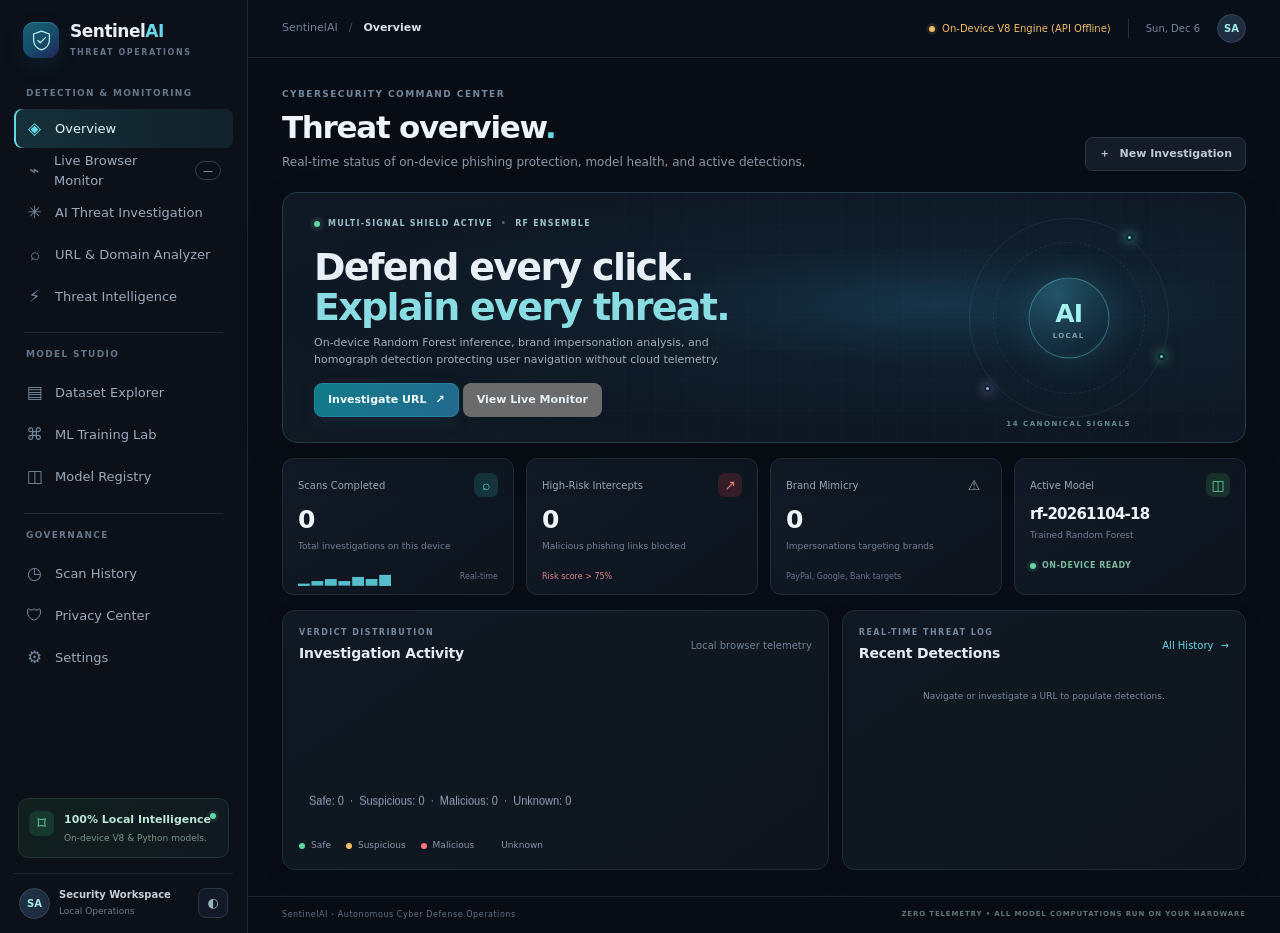
==== commit 627c216c: "The final phase" ====
--- a/dashboard/index.html
+++ b/dashboard/index.html
@@ -4,133 +4,727 @@
   <meta charset="utf-8">
   <meta name="viewport" content="width=device-width, initial-scale=1">
   <meta name="theme-color" content="#080c14">
-  <title>SentinelAI · Security Operations</title>
-  <link rel="stylesheet" href="/dashboard/dashboard.css">
+  <title>SentinelAI · Security Command Center</title>
+  <link rel="stylesheet" href="dashboard.css">
 </head>
 <body>
   <div class="app-shell">
+    <!-- Sidebar Navigation (11 Functional Pages) -->
     <aside class="sidebar">
       <a class="brand" href="#overview" aria-label="SentinelAI overview">
-        <span class="brand-mark"><svg viewBox="0 0 32 32" aria-hidden="true"><path d="M16 3 27 7v8c0 7.3-4.7 12.1-11 14-6.3-1.9-11-6.7-11-14V7l11-4Z"/><path d="m11 16 3.2 3.2L21.5 12"/></svg></span>
+        <span class="brand-mark">
+          <svg viewBox="0 0 32 32" aria-hidden="true">
+            <path d="M16 3 27 7v8c0 7.3-4.7 12.1-11 14-6.3-1.9-11-6.7-11-14V7l11-4Z"/>
+            <path d="m11 16 3.2 3.2L21.5 12"/>
+          </svg>
+        </span>
         <span><strong>Sentinel<span>AI</span></strong><small>THREAT OPERATIONS</small></span>
       </a>
-      <div class="workspace-label">WORKSPACE</div>
+
+      <div class="workspace-label">DETECTION & MONITORING</div>
       <nav class="primary-nav" aria-label="Main navigation">
         <button class="nav-link active" data-view="overview"><span class="nav-icon">◈</span>Overview</button>
-        <button class="nav-link" data-view="monitor"><span class="nav-icon">⌁</span>Live monitoring<span id="monitor-count" class="nav-count">—</span></button>
-        <button class="nav-link" data-view="investigate"><span class="nav-icon">⌕</span>Investigate URL</button>
-        <button class="nav-link" data-view="agent"><span class="nav-icon">✳</span>AI investigation</button>
+        <button class="nav-link" data-view="monitor"><span class="nav-icon">⌁</span>Live Browser Monitor<span id="monitor-count" class="nav-count">—</span></button>
+        <button class="nav-link" data-view="investigate"><span class="nav-icon">✳</span>AI Threat Investigation</button>
+        <button class="nav-link" data-view="analyzer"><span class="nav-icon">⌕</span>URL & Domain Analyzer</button>
+        <button class="nav-link" data-view="intel"><span class="nav-icon">⚡</span>Threat Intelligence</button>
+
         <div class="nav-divider"></div>
         <div class="workspace-label">MODEL STUDIO</div>
-        <button class="nav-link" data-view="datasets"><span class="nav-icon">▤</span>Dataset explorer</button>
-        <button class="nav-link" data-view="training"><span class="nav-icon">⌘</span>Training lab</button>
-        <button class="nav-link" data-view="registry"><span class="nav-icon">◫</span>Model registry</button>
+        <button class="nav-link" data-view="datasets"><span class="nav-icon">▤</span>Dataset Explorer</button>
+        <button class="nav-link" data-view="training"><span class="nav-icon">⌘</span>ML Training Lab</button>
+        <button class="nav-link" data-view="registry"><span class="nav-icon">◫</span>Model Registry</button>
+
         <div class="nav-divider"></div>
-        <button class="nav-link" data-view="history"><span class="nav-icon">◷</span>Scan history</button>
+        <div class="workspace-label">GOVERNANCE</div>
+        <button class="nav-link" data-view="history"><span class="nav-icon">◷</span>Scan History</button>
+        <button class="nav-link" data-view="privacy"><span class="nav-icon">🛡</span>Privacy Center</button>
         <button class="nav-link" data-view="settings"><span class="nav-icon">⚙</span>Settings</button>
       </nav>
+
       <div class="sidebar-bottom">
-        <div class="privacy-card"><span class="privacy-lock">⌑</span><div><strong>Local-first security</strong><small>Scans & training stay on this machine.</small></div><i class="status-orb"></i></div>
-        <div class="user-chip"><span class="avatar">SA</span><span><strong>Security workspace</strong><small>On-device operations</small></span><button id="theme-toggle" class="icon-button" title="Toggle light theme" aria-label="Toggle theme">◐</button></div>
+        <div class="privacy-card">
+          <span class="privacy-lock">⌑</span>
+          <div><strong>100% Local Intelligence</strong><small>On-device V8 & Python models.</small></div>
+          <i class="status-orb"></i>
+        </div>
+        <div class="user-chip">
+          <span class="avatar">SA</span>
+          <span><strong>Security Workspace</strong><small>Local Operations</small></span>
+          <button id="theme-toggle" class="icon-button" title="Toggle theme" aria-label="Toggle theme">◐</button>
+        </div>
       </div>
     </aside>
 
+    <!-- Main Workspace Area -->
     <main class="main-area">
       <header class="topbar">
-        <div class="breadcrumbs"><span>Workspace</span><b>/</b><strong id="page-title">Overview</strong></div>
+        <div class="breadcrumbs">
+          <span>SentinelAI</span><b>/</b><strong id="page-title">Overview</strong>
+        </div>
         <div class="topbar-right">
-          <div id="api-status" class="connection"><i class="status-orb"></i><span>Checking local engine…</span></div>
+          <div id="api-status" class="connection">
+            <i class="status-orb"></i>
+            <span>Local Engine Active</span>
+          </div>
           <span class="topbar-divider"></span>
           <time id="today-label"></time>
-          <button class="avatar avatar-small" title="SentinelAI workspace">SA</button>
+          <button class="avatar avatar-small" title="SentinelAI Console">SA</button>
         </div>
       </header>
 
       <div id="toast" class="toast" role="status" aria-live="polite"></div>
+
       <div class="content">
+        <!-- 1. OVERVIEW / COMMAND CENTER -->
         <section class="view active" id="view-overview">
           <div class="page-heading heading-row">
-            <div><p class="eyebrow">SECURITY OPERATIONS CENTER</p><h1>Threat overview<span class="heading-dot">.</span></h1><p class="page-subtitle">A clear view of local URL investigations and your active model.</p></div>
-            <button class="button button-quiet" data-go="investigate"><span>＋</span> New investigation</button>
-          </div>
+            <div>
+              <p class="eyebrow">CYBERSECURITY COMMAND CENTER</p>
+              <h1>Threat overview<span class="heading-dot">.</span></h1>
+              <p class="page-subtitle">Real-time status of on-device phishing protection, model health, and active detections.</p>
+            </div>
+            <button class="button button-quiet" data-go="investigate"><span>＋</span> New Investigation</button>
+          </div>
+
           <div class="hero-panel">
             <div class="hero-grid"></div>
-            <div class="hero-copy"><div class="hero-kicker"><span class="pulse-dot"></span> LOCAL PROTECTION ENGINE <span class="hero-separator">•</span> <span id="hero-model-version">MODEL LOADING</span></div><h2>See the signal<br><span>before the threat.</span></h2><p>Investigate suspicious URLs with the trained Random Forest model. Feature extraction and inference run locally.</p><button class="button button-primary" data-go="investigate">Investigate a URL <span>↗</span></button></div>
-            <div class="hero-orbit"><div class="orbit orbit-one"></div><div class="orbit orbit-two"></div><div class="orbit-core"><span>AI</span><small>LOCAL</small></div><i class="orbit-node node-a"></i><i class="orbit-node node-b"></i><i class="orbit-node node-c"></i><div class="orbit-caption">14 FEATURE SIGNALS</div></div>
-          </div>
+            <div class="hero-copy">
+              <div class="hero-kicker">
+                <span class="pulse-dot"></span> MULTI-SIGNAL SHIELD ACTIVE <span class="hero-separator">•</span> <span id="hero-model-version">RF ENSEMBLE</span>
+              </div>
+              <h2>Defend every click.<br><span>Explain every threat.</span></h2>
+              <p>On-device Random Forest inference, brand impersonation analysis, and homograph detection protecting user navigation without cloud telemetry.</p>
+              <div class="hero-cta-group">
+                <button class="button button-primary" data-go="investigate">Investigate URL <span>↗</span></button>
+                <button class="button button-secondary" data-go="monitor">View Live Monitor</button>
+              </div>
+            </div>
+            <div class="hero-orbit">
+              <div class="orbit orbit-one"></div>
+              <div class="orbit orbit-two"></div>
+              <div class="orbit-core"><span>AI</span><small>LOCAL</small></div>
+              <i class="orbit-node node-a"></i>
+              <i class="orbit-node node-b"></i>
+              <i class="orbit-node node-c"></i>
+              <div class="orbit-caption">14 CANONICAL SIGNALS</div>
+            </div>
+          </div>
+
+          <!-- Stats Grid -->
           <div class="stat-grid">
-            <article class="stat-card"><div class="stat-top"><span>URL investigations</span><span class="stat-icon cyan">⌕</span></div><strong id="stat-scans">—</strong><small>Local analysis reports</small><div class="stat-foot"><span class="mini-line cyan-line">▁▂▃▂▄▃▅</span><span>All time</span></div></article>
-            <article class="stat-card"><div class="stat-top"><span>High-risk detections</span><span class="stat-icon red">↗</span></div><strong id="stat-high">—</strong><small>Above the high-risk threshold</small><div class="stat-foot"><span class="trend-label red-text">Model probability &gt; 75%</span></div></article>
-            <article class="stat-card"><div class="stat-top"><span>Dataset library</span><span class="stat-icon violet">▤</span></div><strong id="stat-datasets">—</strong><small>CSV datasets available locally</small><div class="stat-foot"><span id="stat-rows" class="trend-label">Data explorer ready</span></div></article>
-            <article class="stat-card"><div class="stat-top"><span>Active model</span><span class="stat-icon green">◫</span></div><strong class="version-stat" id="stat-model">—</strong><small>Trained Random Forest</small><div class="stat-foot"><span class="model-live"><i class="status-orb"></i> INFERENCE READY</span></div></article>
-          </div>
+            <article class="stat-card">
+              <div class="stat-top"><span>Scans Completed</span><span class="stat-icon cyan">⌕</span></div>
+              <strong id="stat-scans">0</strong>
+              <small>Total investigations on this device</small>
+              <div class="stat-foot"><span class="mini-line cyan-line">▁▂▃▂▄▃▅</span><span>Real-time</span></div>
+            </article>
+
+            <article class="stat-card">
+              <div class="stat-top"><span>High-Risk Intercepts</span><span class="stat-icon red">↗</span></div>
+              <strong id="stat-high">0</strong>
+              <small>Malicious phishing links blocked</small>
+              <div class="stat-foot"><span class="trend-label red-text">Risk score &gt; 75%</span></div>
+            </article>
+
+            <article class="stat-card">
+              <div class="stat-top"><span>Brand Mimicry</span><span class="stat-icon amber">⚠</span></div>
+              <strong id="stat-brands">0</strong>
+              <small>Impersonations targeting brands</small>
+              <div class="stat-foot"><span class="trend-label amber-text">PayPal, Google, Bank targets</span></div>
+            </article>
+
+            <article class="stat-card">
+              <div class="stat-top"><span>Active Model</span><span class="stat-icon green">◫</span></div>
+              <strong class="version-stat" id="stat-model">rf-20261104</strong>
+              <small>Trained Random Forest</small>
+              <div class="stat-foot"><span class="model-live"><i class="status-orb"></i> ON-DEVICE READY</span></div>
+            </article>
+          </div>
+
+          <!-- Charts and Activity -->
           <div class="overview-grid">
-            <article class="panel chart-panel"><div class="panel-heading"><div><p class="eyebrow">ACTIVITY</p><h3>Investigation pulse</h3></div><span class="panel-meta">Recent local scans</span></div><div class="chart-wrap"><canvas id="activity-chart" aria-label="Recent investigation activity"></canvas></div><div class="chart-legend"><span><i class="legend-dot green-dot"></i>Low risk</span><span><i class="legend-dot amber-dot"></i>Review</span><span><i class="legend-dot red-dot"></i>High risk</span></div></article>
-            <article class="panel signal-panel"><div class="panel-heading"><div><p class="eyebrow">MODEL OUTPUT</p><h3>Recent detections</h3></div><button class="text-button" data-go="history">View history <span>→</span></button></div><div id="overview-recent" class="recent-list"><div class="empty-state compact">Run a URL investigation to populate local activity.</div></div></article>
-          </div>
-          <div class="bottom-grid">
-            <article class="panel"><div class="panel-heading"><div><p class="eyebrow">MODEL HEALTH</p><h3>Deployed intelligence</h3></div><span class="health-pill"><i class="status-orb"></i> Operational</span></div><div class="model-health"><div class="model-hex">RF</div><div><strong id="overview-model-name">Random Forest classifier</strong><p id="overview-model-date">Loading evaluation metadata…</p></div><button class="button button-small button-quiet" data-go="registry">Registry</button></div><div id="overview-metrics" class="metric-strip"></div></article>
-            <article class="panel"><div class="panel-heading"><div><p class="eyebrow">WORKFLOW</p><h3>Model studio</h3></div><span class="panel-meta">Dataset → Evaluation → Deploy</span></div><div class="workflow"><div><span class="step-number">01</span><strong>Explore data</strong><small>Validate labels & feature coverage</small></div><span class="workflow-arrow">→</span><div><span class="step-number">02</span><strong>Train & evaluate</strong><small>Domain-aware held-out metrics</small></div><span class="workflow-arrow">→</span><div><span class="step-number">03</span><strong>Deploy version</strong><small>Export a real JS model artifact</small></div></div><button class="text-button workflow-link" data-go="training">Open training lab <span>→</span></button></article>
-          </div>
-        </section>
-
+            <article class="panel chart-panel">
+              <div class="panel-heading">
+                <div><p class="eyebrow">VERDICT DISTRIBUTION</p><h3>Investigation Activity</h3></div>
+                <span class="panel-meta">Local browser telemetry</span>
+              </div>
+              <div class="chart-wrap"><canvas id="activity-chart" aria-label="Investigation activity chart"></canvas></div>
+              <div class="chart-legend">
+                <span><i class="legend-dot green-dot"></i>Safe</span>
+                <span><i class="legend-dot amber-dot"></i>Suspicious</span>
+                <span><i class="legend-dot red-dot"></i>Malicious</span>
+                <span><i class="legend-dot slate-dot"></i>Unknown</span>
+              </div>
+            </article>
+
+            <article class="panel signal-panel">
+              <div class="panel-heading">
+                <div><p class="eyebrow">REAL-TIME THREAT LOG</p><h3>Recent Detections</h3></div>
+                <button class="text-button" data-go="history">All History <span>→</span></button>
+              </div>
+              <div id="overview-recent" class="recent-list">
+                <div class="empty-state compact">Navigate in your browser to populate live threat detections.</div>
+              </div>
+            </article>
+          </div>
+        </section>
+
+        <!-- 2. LIVE BROWSER MONITOR -->
         <section class="view" id="view-monitor">
-          <div class="page-heading heading-row"><div><p class="eyebrow">LOCAL EVENT STREAM</p><h1>Live monitoring<span class="heading-dot">.</span></h1><p class="page-subtitle">Recent investigations submitted to this local platform service.</p></div><div class="monitor-live"><span class="pulse-dot"></span> UPDATING EVERY 10S</div></div>
-          <div class="monitor-banner"><span class="banner-mark">⌁</span><div><strong>Local investigation monitor</strong><p>Dashboard scans appear automatically. Browser-tab scans join this feed only when “Live console sync” is explicitly enabled in the extension popup; otherwise they stay in extension storage.</p></div><button class="button button-small button-quiet" data-go="investigate">Start scan</button></div>
-          <div class="stat-grid two-stats"><article class="stat-card"><div class="stat-top"><span>Investigations logged</span><span class="stat-icon cyan">⌕</span></div><strong id="monitor-scans">—</strong><small>Saved on this device</small></article><article class="stat-card"><div class="stat-top"><span>High-risk URLs</span><span class="stat-icon red">↗</span></div><strong id="monitor-high">—</strong><small>Model score greater than 75%</small></article></div>
-          <article class="panel table-panel"><div class="panel-heading"><div><p class="eyebrow">ACTIVITY STREAM</p><h3>Investigation events</h3></div><span id="monitor-updated" class="panel-meta">Waiting for local engine</span></div><div id="monitor-list" class="table-wrap"></div></article>
-        </section>
-
+          <div class="page-heading heading-row">
+            <div>
+              <p class="eyebrow">BROWSER SECURITY</p>
+              <h1>Live Browser Monitor<span class="heading-dot">.</span></h1>
+              <p class="page-subtitle">Real-time inspection of active tabs and background navigation events.</p>
+            </div>
+            <div class="monitor-live"><span class="pulse-dot"></span> REAL-TIME STREAM</div>
+          </div>
+
+          <div class="monitor-banner">
+            <span class="banner-mark">⌁</span>
+            <div>
+              <strong>Active Tab Binding & Deduplicated Event Stream</strong>
+              <p>SentinelAI tracks navigation sequences with tab isolation, ensuring scan verdicts strictly reflect the active website without cross-tab leakage.</p>
+            </div>
+            <button class="button button-small button-quiet" data-go="investigate">Analyze Custom URL</button>
+          </div>
+
+          <div class="stat-grid two-stats">
+            <article class="stat-card">
+              <div class="stat-top"><span>Total Scans Logged</span><span class="stat-icon cyan">⌕</span></div>
+              <strong id="monitor-scans">—</strong>
+              <small>Recorded in extension storage</small>
+            </article>
+            <article class="stat-card">
+              <div class="stat-top"><span>High-Risk Intercepts</span><span class="stat-icon red">↗</span></div>
+              <strong id="monitor-high">—</strong>
+              <small>Dangerous scam attempts prevented</small>
+            </article>
+          </div>
+
+          <article class="panel table-panel">
+            <div class="panel-heading">
+              <div><p class="eyebrow">ACTIVITY STREAM</p><h3>Navigation Threat Stream</h3></div>
+              <span id="monitor-updated" class="panel-meta">Listening for tab events...</span>
+            </div>
+            <div id="monitor-list" class="table-wrap"></div>
+          </article>
+        </section>
+
+        <!-- 3. AI THREAT INVESTIGATION -->
         <section class="view" id="view-investigate">
-          <div class="page-heading"><p class="eyebrow">THREAT INTELLIGENCE · LOCAL INFERENCE</p><h1>Investigate a URL<span class="heading-dot">.</span></h1><p class="page-subtitle">Extract canonical features, score with the trained model, and inspect the evidence.</p></div>
+          <div class="page-heading">
+            <p class="eyebrow">EVIDENCE-BASED REASONING</p>
+            <h1>AI Threat Investigation<span class="heading-dot">.</span></h1>
+            <p class="page-subtitle">Multi-signal analysis combining lexical metrics, brand matching, and ML inference with verified evidence.</p>
+          </div>
+
           <div class="investigation-layout">
             <div class="investigation-main">
-              <article class="panel scan-input-panel"><div class="panel-heading"><div><p class="eyebrow">NEW INVESTIGATION</p><h3>What would you like to analyze?</h3></div><span class="local-tag"><i class="status-orb"></i> 100% LOCAL</span></div><form id="investigate-form"><label class="input-label" for="investigate-url">Website URL</label><div class="url-input-wrap"><span class="input-prefix">↗</span><input id="investigate-url" name="url" type="url" placeholder="https://example.com/account/signin" autocomplete="url" required maxlength="4096"><button class="button button-primary" type="submit"><span class="scan-label">Analyze URL</span><span class="button-arrow">→</span></button></div><p class="input-hint"><span>ⓘ</span> URL and extracted features are processed on this machine. No website is opened.</p></form></article>
-              <div id="investigation-result" class="investigation-result"><div class="result-placeholder"><div class="placeholder-radar"><i></i><i></i><i></i><span>◎</span></div><h3>Ready when you are</h3><p>Submit a URL to see a model-backed risk assessment and transparent signal breakdown.</p></div></div>
-            </div>
-            <aside class="investigation-aside"><article class="panel side-note"><span class="note-icon">✳</span><p class="eyebrow">INVESTIGATION AGENT</p><h3>Evidence, not guesswork.</h3><p>The local analyst applies your active Random Forest model to the canonical 14-feature vector, then shows rule-based URL indicators separately.</p><button class="text-button" data-go="agent">How analysis works <span>→</span></button></article><article class="panel schema-panel"><div class="panel-heading"><div><p class="eyebrow">FEATURE ENGINE</p><h3>Canonical schema</h3></div><span class="schema-count">14</span></div><div id="schema-list" class="schema-list"></div></article></aside>
-          </div>
-        </section>
-
-        <section class="view" id="view-agent">
-          <div class="page-heading"><p class="eyebrow">LOCAL MODEL-POWERED ANALYST</p><h1>AI investigation<span class="heading-dot">.</span></h1><p class="page-subtitle">A transparent investigation workflow powered by the deployed trained model—not generated or fabricated verdicts.</p></div>
-          <div class="agent-grid"><article class="panel agent-intro"><div class="agent-icon">✳</div><p class="eyebrow">INVESTIGATION AGENT · ACTIVE</p><h2>Reason from signals.<br><span>Show the evidence.</span></h2><p>The agent extracts the same canonical features used during training, evaluates them with the current scikit-learn Random Forest export, and combines the actual class probabilities with explicit URL-derived indicators.</p><div class="agent-model-row"><div class="model-hex">RF</div><div><small>ACTIVE MODEL</small><strong id="agent-model-version">Loading…</strong></div><span class="health-pill"><i class="status-orb"></i> Ready</span></div><button class="button button-primary" data-go="investigate">Start an investigation <span>→</span></button></article><article class="panel steps-panel"><p class="eyebrow">ANALYSIS PIPELINE</p><h3>What happens to a URL?</h3><div class="agent-steps"><div class="agent-step"><span>01</span><div><strong>Normalize & parse</strong><p>URL components are normalized locally; invalid schemes are rejected.</p></div></div><div class="agent-step"><span>02</span><div><strong>Extract 14 features</strong><p>Feature names, ordering, and entropy calculation match the Python training schema.</p></div></div><div class="agent-step"><span>03</span><div><strong>Run the trained model</strong><p>The deployed model returns benign and phishing probabilities, with its version attached.</p></div></div><div class="agent-step"><span>04</span><div><strong>Explain observed signals</strong><p>URL heuristics are listed separately from the model probability so evidence is inspectable.</p></div></div></div></article></div>
-          <div class="disclaimer-band"><span>ⓘ</span><p><strong>Scope matters.</strong> The current agent performs local URL-feature inference only. It does not browse the destination, validate its TLS certificate, or contact external threat-intelligence providers.</p></div>
-          <article class="panel last-report-panel"><div class="panel-heading"><div><p class="eyebrow">LATEST AGENT REPORT</p><h3>Most recent analysis</h3></div><button class="text-button" data-go="history">Open history <span>→</span></button></div><div id="agent-latest" class="empty-state">No investigations yet. Submit a URL to create the first report.</div></article>
-        </section>
-
+              <article class="panel scan-input-panel">
+                <div class="panel-heading">
+                  <div><p class="eyebrow">SAFE INVESTIGATION</p><h3>Target URL for Analysis</h3></div>
+                  <span class="local-tag"><i class="status-orb"></i> 100% ISOLATED (NO NAVIGATION)</span>
+                </div>
+                <form id="investigate-form">
+                  <label class="input-label" for="investigate-url">Web URL or Phishing Link</label>
+                  <div class="url-input-wrap">
+                    <span class="input-prefix">↗</span>
+                    <input id="investigate-url" name="url" type="url" placeholder="http://security-paypal-login-verify.xyz/signin.htm" autocomplete="url" required maxlength="4096">
+                    <button class="button button-primary" type="submit">
+                      <span class="scan-label">Run Investigation</span>
+                      <span class="button-arrow">→</span>
+                    </button>
+                  </div>
+                  <p class="input-hint"><span>ⓘ</span> Analyzed locally without loading the target page or downloading remote executable code.</p>
+                </form>
+              </article>
+
+              <div id="investigation-result" class="investigation-result">
+                <div class="result-placeholder">
+                  <div class="placeholder-radar"><i></i><i></i><i></i><span>◎</span></div>
+                  <h3>Ready for Investigation</h3>
+                  <p>Enter a URL above to generate a multi-signal threat dossier and attack chain explanation.</p>
+                </div>
+              </div>
+            </div>
+
+            <!-- Investigation Sidebar -->
+            <aside class="investigation-aside">
+              <article class="panel side-note">
+                <span class="note-icon">✳</span>
+                <p class="eyebrow">INVESTIGATION PIPELINE</p>
+                <h3>Multi-Signal Architecture</h3>
+                <p>SentinelAI evaluates 14 canonical lexical features, tests against 16 protected brand targets, inspects Unicode scripts, and scores through the Random Forest ensemble.</p>
+              </article>
+
+              <article class="panel schema-panel">
+                <div class="panel-heading">
+                  <div><p class="eyebrow">FEATURE SCHEMA</p><h3>Canonical Metrics</h3></div>
+                  <span class="schema-count">14</span>
+                </div>
+                <div id="schema-list" class="schema-list"></div>
+              </article>
+            </aside>
+          </div>
+        </section>
+
+        <!-- 4. URL & DOMAIN ANALYZER -->
+        <section class="view" id="view-analyzer">
+          <div class="page-heading">
+            <p class="eyebrow">DEEP HEURISTIC INSPECTION</p>
+            <h1>URL & Domain Analyzer<span class="heading-dot">.</span></h1>
+            <p class="page-subtitle">Dissect protocol schemes, subdomains, Shannon entropy, and Unicode homograph substitutions.</p>
+          </div>
+
+          <div class="analyzer-layout">
+            <article class="panel analyzer-input-panel">
+              <form id="analyzer-form">
+                <div class="url-input-wrap">
+                  <span class="input-prefix">⌕</span>
+                  <input id="analyzer-url" type="text" placeholder="https://www.paypal.com.account-update.xyz/login.php?user=123" required>
+                  <button class="button button-primary" type="submit">Analyze Structure</button>
+                </div>
+              </form>
+            </article>
+
+            <div id="analyzer-results" class="analyzer-results">
+              <div class="empty-state">Enter a URL above to inspect its structural and entropy breakdown.</div>
+            </div>
+          </div>
+        </section>
+
+        <!-- 5. THREAT INTELLIGENCE -->
+        <section class="view" id="view-intel">
+          <div class="page-heading heading-row">
+            <div>
+              <p class="eyebrow">COMMUNITY & REPUTATION</p>
+              <h1>Threat Intelligence<span class="heading-dot">.</span></h1>
+              <p class="page-subtitle">Configure optional external reputation feeds and query threat databases with transparent rate limiting.</p>
+            </div>
+            <span class="local-tag"><i class="status-orb"></i> OPT-IN INTEGRATIONS</span>
+          </div>
+
+          <div class="intel-grid">
+            <article class="panel intel-card">
+              <div class="intel-header">
+                <span class="intel-badge">VIRUSTOTAL</span>
+                <span class="feed-status status-optin">Configurable</span>
+              </div>
+              <h3>VirusTotal VT4Browsers</h3>
+              <p>Queried only when an API key is explicitly configured. Free tier allows 4 lookups per minute.</p>
+              <div class="api-key-row">
+                <input id="vt-api-key" type="password" placeholder="Enter VirusTotal API key..." class="key-input">
+                <button id="save-vt-key" class="button button-small button-quiet">Save Key</button>
+              </div>
+              <small class="key-hint">Keys are saved locally in extension storage and never transmitted to SentinelAI servers.</small>
+            </article>
+
+            <article class="panel intel-card">
+              <div class="intel-header">
+                <span class="intel-badge">GOOGLE SAFE BROWSING</span>
+                <span class="feed-status status-optin">Configurable</span>
+              </div>
+              <h3>Google Safe Browsing v4</h3>
+              <p>API v4 Lookup service for enterprise domain verification. Requires Google Cloud project API key.</p>
+              <div class="api-key-row">
+                <input id="gsb-api-key" type="password" placeholder="Enter Google API key..." class="key-input">
+                <button id="save-gsb-key" class="button button-small button-quiet">Save Key</button>
+              </div>
+              <small class="key-hint">API requests use direct HTTPS client requests strictly when opted-in.</small>
+            </article>
+
+            <article class="panel intel-card">
+              <div class="intel-header">
+                <span class="intel-badge">OPENPHISH FEED</span>
+                <span class="feed-status status-active">Active</span>
+              </div>
+              <h3>OpenPhish Community Feed</h3>
+              <p>Active community phishing feed used as a documented benchmark source for model training datasets.</p>
+              <div class="feed-meta-row">
+                <span>Feed URL: <code>openphish.com/feed.txt</code></span>
+                <span class="tag-live">Verified Source</span>
+              </div>
+            </article>
+
+            <article class="panel intel-card">
+              <div class="intel-header">
+                <span class="intel-badge">PHISHING.DATABASE</span>
+                <span class="feed-status status-active">Active</span>
+              </div>
+              <h3>Mitchell Krogza Phishing DB</h3>
+              <p>Documented active phishing links feed updated continuously with verified malicious campaigns.</p>
+              <div class="feed-meta-row">
+                <span>Repository: <code>github.com/mitchellkrogza</code></span>
+                <span class="tag-live">Verified Source</span>
+              </div>
+            </article>
+          </div>
+
+          <article class="panel ioc-panel">
+            <div class="panel-heading">
+              <div><p class="eyebrow">REPUTATION LOOKUP</p><h3>Manual IoC Investigation</h3></div>
+            </div>
+            <div class="ioc-search-row">
+              <input id="ioc-input" type="text" placeholder="Enter IP address, Domain, or URL hash..." class="key-input">
+              <button id="ioc-search-btn" class="button button-primary">Check Intelligence</button>
+            </div>
+            <div id="ioc-results" class="ioc-results">
+              <p class="empty-state compact">No IoC queried yet. Enter a domain or IP to check against active rules.</p>
+            </div>
+          </article>
+        </section>
+
+        <!-- 6. DATASET EXPLORER -->
         <section class="view" id="view-datasets">
-          <div class="page-heading heading-row"><div><p class="eyebrow">MODEL STUDIO · DATA</p><h1>Dataset explorer<span class="heading-dot">.</span></h1><p class="page-subtitle">Import, validate, clean, and inspect labeled URL data before model training.</p></div><label class="button button-primary upload-button">＋ Import CSV<input id="dataset-upload" type="file" accept=".csv,text/csv" hidden></label></div>
-          <div class="dataset-banner"><span class="banner-mark">▤</span><div><strong>Dataset contract</strong><p>CSV needs <code>url</code> and <code>label</code>. Labels accepted: 0/1, benign/phishing, legit/malicious. Optional <code>domain_group</code> supports leakage-resistant splits.</p></div></div>
-          <div class="dataset-layout"><article class="panel dataset-list-panel"><div class="panel-heading"><div><p class="eyebrow">LOCAL LIBRARY</p><h3>Available datasets</h3></div><button id="refresh-datasets" class="icon-button" aria-label="Refresh datasets">↻</button></div><div id="dataset-list" class="dataset-list"><div class="empty-state compact">Loading datasets…</div></div></article><article class="panel dataset-detail-panel"><div class="panel-heading"><div><p class="eyebrow">DATA QUALITY</p><h3 id="dataset-detail-title">Select a dataset</h3></div><span id="dataset-validity" class="panel-meta">No selection</span></div><div id="dataset-summary" class="dataset-summary empty-state compact">Choose a local CSV to inspect its label balance, invalid rows, and sample records.</div><div class="table-wrap dataset-table-wrap"><table><thead id="dataset-columns"></thead><tbody id="dataset-rows"></tbody></table></div><div class="table-pagination"><span id="dataset-page-label">—</span><div><button id="dataset-prev" class="button button-small button-quiet">← Previous</button><button id="dataset-next" class="button button-small button-quiet">Next →</button></div></div></article></div>
-        </section>
-
+          <div class="page-heading heading-row">
+            <div>
+              <p class="eyebrow">MODEL STUDIO · DATA LAB</p>
+              <h1>Dataset Explorer<span class="heading-dot">.</span></h1>
+              <p class="page-subtitle">Inspect labeled training data, class distribution, and data quality metrics.</p>
+            </div>
+            <label class="button button-primary upload-button">
+              ＋ Import CSV Dataset
+              <input id="dataset-upload" type="file" accept=".csv,text/csv" hidden>
+            </label>
+          </div>
+
+          <div class="dataset-banner">
+            <span class="banner-mark">▤</span>
+            <div>
+              <strong>Public Benchmark Datasets & Provenance</strong>
+              <p>SentinelAI uses verified datasets with documented licensing: Majestic Million (benign top domains) and Phishing.Database / OpenPhish (active phishing links). External benchmarks include UCI Phishing Websites (CC BY 4.0) and PhiUSIIL (UCI ML Repository, 2024).</p>
+            </div>
+          </div>
+
+          <div class="dataset-layout">
+            <article class="panel dataset-list-panel">
+              <div class="panel-heading">
+                <div><p class="eyebrow">LOCAL LIBRARY</p><h3>Available Datasets</h3></div>
+                <button id="refresh-datasets" class="icon-button" aria-label="Refresh datasets">↻</button>
+              </div>
+              <div id="dataset-list" class="dataset-list">
+                <div class="empty-state compact">Loading datasets…</div>
+              </div>
+            </article>
+
+            <article class="panel dataset-detail-panel">
+              <div class="panel-heading">
+                <div><p class="eyebrow">DATASET QUALITY</p><h3 id="dataset-detail-title">Select a dataset</h3></div>
+                <span id="dataset-validity" class="panel-meta">No selection</span>
+              </div>
+              <div id="dataset-summary" class="dataset-summary empty-state compact">
+                Choose a dataset on the left to inspect label balance, duplicates, and sample records.
+              </div>
+              <div class="table-wrap dataset-table-wrap">
+                <table>
+                  <thead id="dataset-columns"></thead>
+                  <tbody id="dataset-rows"></tbody>
+                </table>
+              </div>
+              <div class="table-pagination">
+                <span id="dataset-page-label">—</span>
+                <div>
+                  <button id="dataset-prev" class="button button-small button-quiet">← Previous</button>
+                  <button id="dataset-next" class="button button-small button-quiet">Next →</button>
+                </div>
+              </div>
+            </article>
+          </div>
+        </section>
+
+        <!-- 7. ML TRAINING LAB -->
         <section class="view" id="view-training">
-          <div class="page-heading"><p class="eyebrow">MODEL STUDIO · LEARNING</p><h1>Training lab<span class="heading-dot">.</span></h1><p class="page-subtitle">Train a real scikit-learn model on your selected labeled dataset, evaluate held-out domains, then export and deploy the version.</p></div>
-          <div class="training-layout"><div class="training-main"><article class="panel training-config"><div class="panel-heading"><div><p class="eyebrow">EXPERIMENT CONFIGURATION</p><h3>Configure training run</h3></div><span class="local-tag"><i class="status-orb"></i> LOCAL CPU</span></div><form id="training-form"><div class="form-grid"><label>Training dataset<select id="training-dataset" required><option value="">Loading datasets…</option></select></label><label>Number of trees <div class="range-row"><input id="estimators" type="range" min="10" max="200" step="10" value="20"><output id="estimators-value">20</output></div><small>More estimators increase training time and model size.</small></label><label>Maximum depth <div class="range-row"><input id="max-depth" type="range" min="2" max="20" step="1" value="7"><output id="depth-value">7</output></div><small>Controls tree complexity and overfitting.</small></label><div class="config-note"><span>⌘</span><div><strong>Leakage-aware evaluation</strong><small>80/20 GroupShuffleSplit and 5-fold GroupKFold use registered domains as groups.</small></div></div></div><button id="start-training" class="button button-primary" type="submit"><span>Start training</span><span>→</span></button></form></article><article id="training-progress-card" class="panel training-progress-card hidden"><div class="panel-heading"><div><p class="eyebrow">TRAINING RUN</p><h3 id="training-stage">Waiting for worker…</h3></div><span id="training-percent" class="progress-number">0%</span></div><div class="progress-track"><span id="training-progress-fill"></span></div><p id="training-job-info" class="panel-meta">Preparing local training job</p><div id="training-error" class="error-box hidden"></div></article><article id="training-results" class="panel training-results hidden"><div class="panel-heading"><div><p class="eyebrow">HELD-OUT EVALUATION</p><h3>Measured model performance</h3></div><span id="training-model-version" class="model-version-chip"></span></div><div id="training-metrics" class="training-metrics"></div><div id="training-confusion" class="confusion-wrap"></div><p class="evaluation-note">Metrics are measured on held-out registered domains. They describe this dataset and split; they do not guarantee future detection performance.</p></article></div><aside class="panel training-info"><p class="eyebrow">REAL MODEL TRAINING</p><h3>Designed for measured progress.</h3><p>Training runs in a local Python worker—not in this web page or the extension service worker.</p><div class="training-check"><span>✓</span><p><strong>Dataset validation</strong><small>Rejects invalid URL/label rows and reports duplicates.</small></p></div><div class="training-check"><span>✓</span><p><strong>Domain-level split</strong><small>Groups sibling URLs to reduce train/test leakage.</small></p></div><div class="training-check"><span>✓</span><p><strong>Model export</strong><small>Transpiles actual fitted trees into a JS artifact.</small></p></div><div class="training-check"><span>✓</span><p><strong>Versioned deployment</strong><small>Retains model and metrics in the local registry.</small></p></div><div class="training-caution">Training duration depends on dataset size and available CPU / memory.</div></aside></div>
-        </section>
-
+          <div class="page-heading">
+            <p class="eyebrow">MODEL STUDIO · TRAINING PIPELINE</p>
+            <h1>ML Training Lab<span class="heading-dot">.</span></h1>
+            <p class="page-subtitle">Configure domain-aware training runs with leakage protection and export JavaScript models.</p>
+          </div>
+
+          <div class="training-layout">
+            <div class="training-main">
+              <article class="panel training-config">
+                <div class="panel-heading">
+                  <div><p class="eyebrow">EXPERIMENT RUNNER</p><h3>Model Parameters</h3></div>
+                  <span class="local-tag"><i class="status-orb"></i> LOCAL PYTHON WORKER</span>
+                </div>
+                <form id="training-form">
+                  <div class="form-grid">
+                    <label>Training Dataset
+                      <select id="training-dataset" required>
+                        <option value="">Loading datasets…</option>
+                      </select>
+                    </label>
+
+                    <label>Split Strategy
+                      <select id="split-strategy">
+                        <option value="group_domain" selected>Domain-Aware (GroupShuffleSplit on eTLD+1)</option>
+                        <option value="time_aware">Time-Aware Sequential Split</option>
+                        <option value="random_stratified">Stratified Random (Warning: Potential Domain Leakage)</option>
+                      </select>
+                    </label>
+
+                    <label>Number of Trees (Estimators)
+                      <div class="range-row">
+                        <input id="estimators" type="range" min="10" max="100" step="5" value="20">
+                        <output id="estimators-value">20</output>
+                      </div>
+                      <small>20-30 trees optimal for sub-millisecond client JS execution.</small>
+                    </label>
+
+                    <label>Maximum Tree Depth
+                      <div class="range-row">
+                        <input id="max-depth" type="range" min="3" max="15" step="1" value="7">
+                        <output id="depth-value">7</output>
+                      </div>
+                      <small>Depth 6-8 prevents overfitting while capturing non-linear interactions.</small>
+                    </label>
+                  </div>
+
+                  <button id="start-training" class="button button-primary" type="submit">
+                    <span>Execute Training Run</span>
+                    <span>→</span>
+                  </button>
+                </form>
+              </article>
+
+              <article id="training-progress-card" class="panel training-progress-card hidden">
+                <div class="panel-heading">
+                  <div><p class="eyebrow">STATUS</p><h3 id="training-stage">Preparing environment…</h3></div>
+                  <span id="training-percent" class="progress-number">0%</span>
+                </div>
+                <div class="progress-track"><span id="training-progress-fill"></span></div>
+                <p id="training-job-info" class="panel-meta">Training worker executing on CPU</p>
+                <div id="training-error" class="error-box hidden"></div>
+              </article>
+
+              <article id="training-results" class="panel training-results hidden">
+                <div class="panel-heading">
+                  <div><p class="eyebrow">EVALUATION REPORT</p><h3>Held-Out Test Results (Unseen Domains)</h3></div>
+                  <span id="training-model-version" class="model-version-chip"></span>
+                </div>
+                <div id="training-metrics" class="training-metrics"></div>
+                <div id="training-confusion" class="confusion-wrap"></div>
+              </article>
+            </div>
+
+            <!-- Training Info Sidebar -->
+            <aside class="panel training-info">
+              <p class="eyebrow">ENGINEERING INTEGRITY</p>
+              <h3>Why Domain-Aware Splitting Matters</h3>
+              <p>Random train/test splits cause extreme data leakage because subdomains and paths of the same phishing campaign end up in both sets, inflating accuracy to an artificial 100%.</p>
+              <div class="training-check">
+                <span>✓</span>
+                <p><strong>0% Domain Overlap</strong><small>Evaluates exclusively on unseen registered domains.</small></p>
+              </div>
+              <div class="training-check">
+                <span>✓</span>
+                <p><strong>Pure JS Export</strong><small>Transpiles to m2cgen JavaScript with zero dependencies.</small></p>
+              </div>
+            </aside>
+          </div>
+        </section>
+
+        <!-- 8. MODEL REGISTRY -->
         <section class="view" id="view-registry">
-          <div class="page-heading heading-row"><div><p class="eyebrow">MODEL STUDIO · GOVERNANCE</p><h1>Model registry<span class="heading-dot">.</span></h1><p class="page-subtitle">Versioned model artifacts, actual evaluation metadata, and exportable browser inference.</p></div><button class="button button-quiet" data-go="training">＋ Train a model</button></div>
-          <div class="registry-banner"><span class="banner-mark">◫</span><div><strong>Active model is deployed to the local analysis service</strong><p>Successful training writes a versioned artifact and updates the service inference model. To update the extension package, reload the unpacked extension after the generated export is deployed.</p></div></div>
-          <div id="registry-list" class="registry-list"><div class="empty-state">Loading model registry…</div></div>
-          <article class="panel compare-panel"><div class="panel-heading"><div><p class="eyebrow">SIDE-BY-SIDE</p><h3>Compare model versions</h3></div></div><form id="compare-form" class="compare-form"><label>Version A<select id="compare-left"></select></label><span class="compare-vs">VS</span><label>Version B<select id="compare-right"></select></label><button class="button button-small button-primary" type="submit">Compare metrics</button></form><div id="compare-results" class="compare-results"></div></article>
-        </section>
-
+          <div class="page-heading heading-row">
+            <div>
+              <p class="eyebrow">MODEL GOVERNANCE</p>
+              <h1>Model Registry<span class="heading-dot">.</span></h1>
+              <p class="page-subtitle">Versioned machine learning artifacts, evaluation history, and deployment rollback options.</p>
+            </div>
+            <button class="button button-quiet" data-go="training">＋ Train New Version</button>
+          </div>
+
+          <div id="registry-list" class="registry-list">
+            <div class="empty-state">Loading model registry…</div>
+          </div>
+
+          <article class="panel compare-panel">
+            <div class="panel-heading">
+              <div><p class="eyebrow">HEAD-TO-HEAD</p><h3>Compare Model Versions</h3></div>
+            </div>
+            <form id="compare-form" class="compare-form">
+              <label>Version A<select id="compare-left"></select></label>
+              <span class="compare-vs">VS</span>
+              <label>Version B<select id="compare-right"></select></label>
+              <button class="button button-small button-primary" type="submit">Compare Metrics</button>
+            </form>
+            <div id="compare-results" class="compare-results"></div>
+          </article>
+        </section>
+
+        <!-- 9. SCAN HISTORY -->
         <section class="view" id="view-history">
-          <div class="page-heading heading-row"><div><p class="eyebrow">AUDIT TRAIL · LOCAL ONLY</p><h1>Scan history<span class="heading-dot">.</span></h1><p class="page-subtitle">URL investigations run through the local platform service, newest first.</p></div><button id="refresh-history" class="button button-quiet">↻ Refresh</button></div>
-          <div class="history-summary"><span class="history-icon">◷</span><div><strong id="history-count">— investigations</strong><small>Stored in the local platform data folder</small></div><span class="history-privacy"><i class="status-orb"></i> PRIVATE TO THIS DEVICE</span></div>
-          <article class="panel table-panel"><div class="panel-heading"><div><p class="eyebrow">RECENT INVESTIGATIONS</p><h3>Analysis history</h3></div><span id="history-updated" class="panel-meta"></span></div><div id="history-table" class="table-wrap"></div></article>
-        </section>
-
+          <div class="page-heading heading-row">
+            <div>
+              <p class="eyebrow">LOCAL AUDIT TRAIL</p>
+              <h1>Scan History<span class="heading-dot">.</span></h1>
+              <p class="page-subtitle">Comprehensive record of inspected URLs, verdicts, and evidence.</p>
+            </div>
+            <div class="history-actions">
+              <button id="refresh-history" class="button button-quiet">↻ Refresh</button>
+              <button id="export-history-json" class="button button-quiet">Export JSON</button>
+              <button id="clear-all-history" class="button button-danger">Clear History</button>
+            </div>
+          </div>
+
+          <div class="filter-bar">
+            <div class="filter-group">
+              <label>Filter by Verdict:
+                <select id="history-verdict-filter">
+                  <option value="ALL">All Verdicts</option>
+                  <option value="malicious">Malicious / High Risk</option>
+                  <option value="suspicious">Suspicious / Warning</option>
+                  <option value="safe">Safe Sites</option>
+                  <option value="unknown">Unknown</option>
+                </select>
+              </label>
+            </div>
+            <div class="search-wrap">
+              <input id="history-search" type="text" placeholder="Search by domain or URL...">
+            </div>
+          </div>
+
+          <article class="panel table-panel">
+            <div id="history-table" class="table-wrap"></div>
+          </article>
+        </section>
+
+        <!-- 10. PRIVACY CENTER -->
+        <section class="view" id="view-privacy">
+          <div class="page-heading">
+            <p class="eyebrow">SECURITY ARCHITECTURE</p>
+            <h1>Privacy Center<span class="heading-dot">.</span></h1>
+            <p class="page-subtitle">Transparent disclosure of what runs locally, data boundaries, and your controls.</p>
+          </div>
+
+          <div class="privacy-grid">
+            <article class="panel">
+              <div class="panel-heading">
+                <div><p class="eyebrow">DATA FLOW MAP</p><h3>Where Does Your Data Go?</h3></div>
+                <span class="tag-live">100% On-Device</span>
+              </div>
+              <div class="privacy-flow-steps">
+                <div class="flow-step">
+                  <span class="step-num">1</span>
+                  <strong>Page Navigation in Chrome</strong>
+                  <p>URL is captured in-memory by Chrome's local <code>webNavigation</code> API.</p>
+                </div>
+                <span class="flow-arrow">→</span>
+                <div class="flow-step">
+                  <span class="step-num">2</span>
+                  <strong>Local Heuristic Extractor</strong>
+                  <p>Shannon entropy, length, dots, and brand matches calculated on CPU in V8.</p>
+                </div>
+                <span class="flow-arrow">→</span>
+                <div class="flow-step">
+                  <span class="step-num">3</span>
+                  <strong>Transpiled RF Model</strong>
+                  <p>Model inference runs purely mathematical branches without remote APIs.</p>
+                </div>
+                <span class="flow-arrow">→</span>
+                <div class="flow-step">
+                  <span class="step-num">4</span>
+                  <strong>Local Storage Only</strong>
+                  <p>Scan assessments saved strictly in Chrome's sandboxed storage.</p>
+                </div>
+              </div>
+            </article>
+
+            <article class="panel feedback-panel">
+              <div class="panel-heading">
+                <div><p class="eyebrow">COMMUNITY DEFENSE</p><h3>Report False Positive / Negative</h3></div>
+              </div>
+              <p>Help improve SentinelAI. Submissions are saved to your local feedback log and never uploaded without your consent.</p>
+              <form id="feedback-form">
+                <label>Target URL
+                  <input id="fb-url" type="url" placeholder="https://example.com" required class="key-input">
+                </label>
+                <label>Feedback Type
+                  <select id="fb-type" class="key-input">
+                    <option value="false_positive">False Positive (Safe site falsely blocked)</option>
+                    <option value="false_negative">False Negative (Phishing link was missed)</option>
+                  </select>
+                </label>
+                <label>Notes / Observations
+                  <textarea id="fb-notes" rows="3" placeholder="Explain what happened..." class="key-input"></textarea>
+                </label>
+                <button type="submit" class="button button-primary">Save Local Report</button>
+              </form>
+            </article>
+          </div>
+        </section>
+
+        <!-- 11. SETTINGS -->
         <section class="view" id="view-settings">
-          <div class="page-heading"><p class="eyebrow">WORKSPACE PREFERENCES</p><h1>Settings<span class="heading-dot">.</span></h1><p class="page-subtitle">Local dashboard appearance and data controls.</p></div>
-          <div class="settings-grid"><article class="panel settings-panel"><div class="panel-heading"><div><p class="eyebrow">APPEARANCE</p><h3>Workspace display</h3></div></div><div class="setting-row"><div><strong>Light theme</strong><p>Switch between the dark operations console and a light workspace.</p></div><button id="settings-theme-toggle" class="switch" role="switch" aria-checked="false" aria-label="Toggle light theme"><span></span></button></div><div class="setting-row"><div><strong>Reduce motion</strong><p>Respect your preference for fewer animated interface effects.</p></div><button id="motion-toggle" class="switch" role="switch" aria-checked="false" aria-label="Toggle reduced motion"><span></span></button></div></article><article class="panel settings-panel"><div class="panel-heading"><div><p class="eyebrow">LOCAL ENGINE</p><h3>Service information</h3></div></div><div class="service-info"><span>Platform API</span><strong>127.0.0.1 · port 8000</strong><span>Inference mode</span><strong>Python scikit-learn · local</strong><span>Feature contract</span><strong>Canonical 14-feature schema</strong><span>Network reputation</span><strong>Not queried</strong></div><button id="check-engine" class="button button-small button-quiet">Check local engine</button></article><article class="panel settings-panel data-control"><div class="panel-heading"><div><p class="eyebrow">DATA & PRIVACY</p><h3>Clear local analysis history</h3></div></div><p>Removes URL investigation history saved by this platform. It does not delete training datasets, model versions, or browser extension data.</p><button id="clear-history" class="button button-danger">Clear platform history</button></article></div>
+          <div class="page-heading">
+            <p class="eyebrow">WORKSPACE & DEFENSE PREFERENCES</p>
+            <h1>Settings<span class="heading-dot">.</span></h1>
+            <p class="page-subtitle">Configure detection sensitivity, personal whitelists, and local integration options.</p>
+          </div>
+
+          <div class="settings-grid">
+            <article class="panel settings-panel">
+              <div class="panel-heading">
+                <div><p class="eyebrow">DETECTION SENSITIVITY</p><h3>Threat Thresholds</h3></div>
+              </div>
+              <div class="setting-row">
+                <div>
+                  <strong>High-Risk Blocker Threshold (Default: 75%)</strong>
+                  <p>Score above which the full-screen warning overlay locks credentials.</p>
+                </div>
+                <input id="thresh-risk" type="number" min="50" max="95" value="75" class="num-input">
+              </div>
+              <div class="setting-row">
+                <div>
+                  <strong>Caution Warning Threshold (Default: 40%)</strong>
+                  <p>Score above which a non-intrusive warning banner appears.</p>
+                </div>
+                <input id="thresh-warn" type="number" min="20" max="60" value="40" class="num-input">
+              </div>
+            </article>
+
+            <article class="panel settings-panel">
+              <div class="panel-heading">
+                <div><p class="eyebrow">PERSONAL DEFENSE</p><h3>Trusted Whitelist Manager</h3></div>
+              </div>
+              <p>Domains listed here bypass all automated threat warnings.</p>
+              <div class="whitelist-input-row">
+                <input id="new-whitelist-domain" type="text" placeholder="e.g. internal.corp.net" class="key-input">
+                <button id="add-whitelist-btn" class="button button-small button-primary">Add Domain</button>
+              </div>
+              <div id="whitelist-chips" class="chip-container"></div>
+            </article>
+
+            <article class="panel settings-panel">
+              <div class="panel-heading">
+                <div><p class="eyebrow">APPEARANCE</p><h3>Console Display</h3></div>
+              </div>
+              <div class="setting-row">
+                <div>
+                  <strong>Light Theme</strong>
+                  <p>Toggle between dark operations console and light workspace.</p>
+                </div>
+                <button id="settings-theme-toggle" class="switch" role="switch" aria-checked="false" aria-label="Toggle theme"><span></span></button>
+              </div>
+            </article>
+          </div>
         </section>
       </div>
-      <footer class="app-footer"><span>SentinelAI <b>·</b> Local security operations</span><span>MODEL INFERENCE & DATASETS STAY ON THIS DEVICE</span></footer>
+
+      <footer class="app-footer">
+        <span>SentinelAI <b>·</b> Autonomous Cyber Defense Operations</span>
+        <span>ZERO TELEMETRY • ALL MODEL COMPUTATIONS RUN ON YOUR HARDWARE</span>
+      </footer>
     </main>
   </div>
-  <script src="/dashboard/dashboard.js"></script>
+
+  <!-- Dependencies loaded for standalone client execution -->
+  <script src="../ml/features.js"></script>
+  <script src="../ml/models/model_exported.js"></script>
+  <script src="../ml/detector.js"></script>
+  <script src="dashboard.js"></script>
 </body>
 </html>
--- a/dashboard/dashboard.css
+++ b/dashboard/dashboard.css
@@ -250,3 +250,247 @@
 @media (max-width: 1050px) { .sidebar { width: 216px; flex-basis: 216px; }.content { padding-right: 22px; padding-left: 22px; }.topbar { padding-right: 22px; padding-left: 22px; }.stat-grid { grid-template-columns: repeat(2, minmax(0, 1fr)); }.hero-orbit { right: 2%; transform: translateY(-50%) scale(.82); }.workflow { gap: 5px; }.workflow-arrow { display: none; }.workflow > div { grid-template-columns: 19px 1fr; }.investigation-layout { grid-template-columns: minmax(0, 1fr) 235px; }.dataset-layout { grid-template-columns: 205px minmax(0, 1fr); }.training-layout { grid-template-columns: minmax(0, 1fr) 235px; } }
 @media (max-width: 760px) { .sidebar { width: 64px; flex-basis: 64px; padding-right: 7px; padding-left: 7px; }.brand { justify-content: center; padding-right: 0; padding-left: 0; }.brand > span:last-child, .workspace-label, .nav-link:not(.active) .nav-count, .nav-link { font-size: 0; }.brand-mark { flex: 0 0 auto; }.primary-nav { align-items: center; }.nav-link { width: 43px; min-height: 42px; justify-content: center; padding: 0; font-size: 0; }.nav-link .nav-icon { font-size: 17px; }.nav-link .nav-count { position: absolute; top: -3px; right: -4px; min-width: 15px; padding: 0 4px; background: #142330; font-size: 8px; }.nav-divider { width: 38px; margin: 9px 0; }.privacy-card { justify-content: center; margin: 0 0 9px; padding: 8px 0; }.privacy-card > div, .privacy-card .status-orb, .user-chip > span:not(.avatar), .user-chip .icon-button { display: none; }.user-chip { justify-content: center; padding-top: 9px; }.topbar { height: 52px; padding: 0 14px; }.topbar-right { gap: 9px; }.topbar-right time, .topbar-divider { display: none; }.content { padding: 22px 14px 19px; }.app-footer { padding-right: 14px; padding-left: 14px; }.app-footer span:last-child { display: none; }.hero-panel { min-height: 222px; }.hero-copy { width: 77%; padding: 20px; }.hero-copy h2 { font-size: 28px; }.hero-copy p { max-width: 310px; font-size: 10px; }.hero-orbit { right: -78px; opacity: .36; transform: translateY(-50%) scale(.75); }.overview-grid, .bottom-grid, .agent-grid, .settings-grid { grid-template-columns: 1fr; }.investigation-layout { grid-template-columns: 1fr; }.investigation-aside { display: grid; grid-template-columns: 1fr 1fr; }.dataset-layout { grid-template-columns: 1fr; }.dataset-list { display: grid; grid-template-columns: repeat(2, 1fr); }.dataset-item strong { max-width: calc(100vw - 150px); }.training-layout { grid-template-columns: 1fr; }.training-info { display: grid; grid-template-columns: 1fr 1fr; gap: 0 12px; }.training-info > .eyebrow, .training-info > h3, .training-info > p, .training-caution { grid-column: 1 / -1; }.registry-list { grid-template-columns: 1fr; }.compare-form { flex-wrap: wrap; }.compare-form label { width: calc(50% - 25px); }.compare-form .button { margin-left: auto; }.settings-grid .data-control { grid-column: auto; } }
 @media (max-width: 480px) { h1 { font-size: 24px; }.page-heading.heading-row { align-items: flex-start; flex-direction: column; }.hero-copy { width: 100%; }.hero-orbit { right: -105px; opacity: .22; }.stat-grid { gap: 8px; }.stat-card { padding: 11px; }.stat-card > strong { font-size: 21px; }.stat-card > strong.version-stat { font-size: 12px; }.stat-top { font-size: 9px; }.stat-foot { font-size: 7px; }.workflow { flex-direction: column; align-items: flex-start; }.workflow > div { width: 100%; }.workflow small { white-space: normal; }.workflow-link { margin-left: 0; }.investigation-aside { grid-template-columns: 1fr; }.url-input-wrap { flex-wrap: wrap; }.url-input-wrap input { width: calc(100% - 38px); }.url-input-wrap .button { width: 100%; }.result-body { grid-template-columns: 1fr; }.limitations { grid-column: auto; }.risk-score { font-size: 18px; }.form-grid { grid-template-columns: 1fr; }.summary-cards { grid-template-columns: repeat(2, 1fr); }.table-pagination { align-items: flex-start; flex-direction: column; }.table-pagination > div { width: 100%; justify-content: space-between; }.history-privacy { font-size: 0; }.history-privacy .status-orb { width: 8px; height: 8px; }.monitor-banner, .dataset-banner, .registry-banner { align-items: flex-start; }.monitor-banner .button { align-self: center; }.two-stats { max-width: none; }.training-metrics { grid-template-columns: repeat(2, 1fr); }.service-info { grid-template-columns: 1fr 1fr; }.settings-grid { gap: 9px; } }
+
+
+/* ==========================================================================
+   SentinelAI Extended Cybersecurity Dashboard Additions
+   ========================================================================== */
+
+/* Intel View Grid */
+.intel-grid {
+  display: grid;
+  grid-template-columns: repeat(auto-fit, minmax(280px, 1fr));
+  gap: 16px;
+  margin-bottom: 24px;
+}
+.intel-card {
+  display: flex;
+  flex-direction: column;
+  gap: 8px;
+}
+.intel-header {
+  display: flex;
+  justify-content: space-between;
+  align-items: center;
+}
+.intel-badge {
+  font-size: 11px;
+  font-weight: 800;
+  color: var(--accent-cyan);
+  letter-spacing: 0.5px;
+}
+.feed-status {
+  font-size: 10px;
+  font-weight: 700;
+  padding: 2px 8px;
+  border-radius: 9999px;
+  text-transform: uppercase;
+}
+.status-optin {
+  background: rgba(245, 158, 11, 0.15);
+  color: #fbbf24;
+  border: 1px solid rgba(245, 158, 11, 0.3);
+}
+.status-active {
+  background: rgba(16, 185, 129, 0.15);
+  color: #34d399;
+  border: 1px solid rgba(16, 185, 129, 0.3);
+}
+.api-key-row {
+  display: flex;
+  gap: 8px;
+  margin-top: 6px;
+}
+.key-input {
+  flex: 1;
+  background: #090d16;
+  border: 1px solid var(--border-subtle);
+  color: var(--text-main);
+  padding: 8px 12px;
+  border-radius: var(--radius-sm);
+  font-size: 12px;
+}
+.key-input:focus {
+  border-color: var(--accent-cyan);
+  outline: none;
+}
+.key-hint {
+  font-size: 11px;
+  color: var(--text-faint);
+}
+.feed-meta-row {
+  display: flex;
+  justify-content: space-between;
+  align-items: center;
+  font-size: 11px;
+  color: var(--text-muted);
+}
+.tag-live {
+  background: rgba(56, 189, 248, 0.15);
+  color: #38bdf8;
+  padding: 2px 6px;
+  border-radius: 4px;
+  font-size: 10px;
+  font-weight: 700;
+}
+
+/* IoC Investigation Panel */
+.ioc-search-row {
+  display: flex;
+  gap: 8px;
+  margin-top: 12px;
+}
+.ioc-results {
+  margin-top: 16px;
+  padding: 12px;
+  background: #090d16;
+  border-radius: var(--radius-sm);
+  border: 1px solid var(--border-subtle);
+}
+
+/* Analyzer Layout */
+.analyzer-layout {
+  display: flex;
+  flex-direction: column;
+  gap: 20px;
+}
+.analyzer-results {
+  display: flex;
+  flex-direction: column;
+  gap: 16px;
+}
+.entropy-meter-wrap {
+  display: flex;
+  flex-direction: column;
+  gap: 6px;
+  background: #0f172a;
+  padding: 14px;
+  border-radius: var(--radius-md);
+  border: 1px solid var(--border-subtle);
+}
+.entropy-bar-track {
+  height: 8px;
+  background: #1e293b;
+  border-radius: 4px;
+  overflow: hidden;
+}
+.entropy-bar-fill {
+  height: 100%;
+  background: linear-gradient(90deg, #10b981 0%, #f59e0b 60%, #ef4444 100%);
+  transition: width 0.3s;
+}
+
+/* Privacy Flow Steps */
+.privacy-grid {
+  display: grid;
+  grid-template-columns: 1fr;
+  gap: 20px;
+}
+.privacy-flow-steps {
+  display: flex;
+  align-items: center;
+  justify-content: space-between;
+  gap: 12px;
+  margin-top: 16px;
+  flex-wrap: wrap;
+}
+.flow-step {
+  flex: 1;
+  min-width: 140px;
+  background: #090d16;
+  border: 1px solid var(--border-subtle);
+  border-radius: var(--radius-md);
+  padding: 14px;
+  position: relative;
+}
+.step-num {
+  font-size: 10px;
+  font-weight: 800;
+  color: var(--accent-cyan);
+  background: rgba(56, 189, 248, 0.1);
+  padding: 2px 6px;
+  border-radius: 4px;
+  display: inline-block;
+  margin-bottom: 6px;
+}
+.flow-arrow {
+  color: var(--text-faint);
+  font-size: 16px;
+}
+
+/* Feedback Panel */
+.feedback-panel form {
+  display: flex;
+  flex-direction: column;
+  gap: 12px;
+  margin-top: 14px;
+}
+.feedback-panel label {
+  display: flex;
+  flex-direction: column;
+  gap: 4px;
+  font-size: 12px;
+  color: var(--text-muted);
+}
+
+/* Whitelist Manager */
+.whitelist-input-row {
+  display: flex;
+  gap: 8px;
+  margin-top: 10px;
+}
+.chip-container {
+  display: flex;
+  flex-wrap: wrap;
+  gap: 8px;
+  margin-top: 12px;
+}
+.whitelist-chip {
+  display: flex;
+  align-items: center;
+  gap: 6px;
+  background: #1e293b;
+  border: 1px solid var(--border-subtle);
+  color: var(--text-main);
+  padding: 4px 10px;
+  border-radius: 9999px;
+  font-size: 11px;
+}
+.chip-delete {
+  cursor: pointer;
+  color: #ef4444;
+  font-weight: 700;
+}
+.chip-delete:hover {
+  color: #f87171;
+}
+
+/* History Filter Bar */
+.filter-bar {
+  display: flex;
+  justify-content: space-between;
+  align-items: center;
+  gap: 12px;
+  margin-bottom: 16px;
+  flex-wrap: wrap;
+}
+.search-wrap input {
+  background: #090d16;
+  border: 1px solid var(--border-subtle);
+  color: var(--text-main);
+  padding: 6px 12px;
+  border-radius: var(--radius-sm);
+  font-size: 12px;
+  width: 240px;
+}
+.num-input {
+  width: 70px;
+  background: #090d16;
+  border: 1px solid var(--border-subtle);
+  color: var(--text-main);
+  padding: 6px 8px;
+  border-radius: var(--radius-sm);
+  text-align: center;
+  font-size: 13px;
+  font-weight: 700;
+}
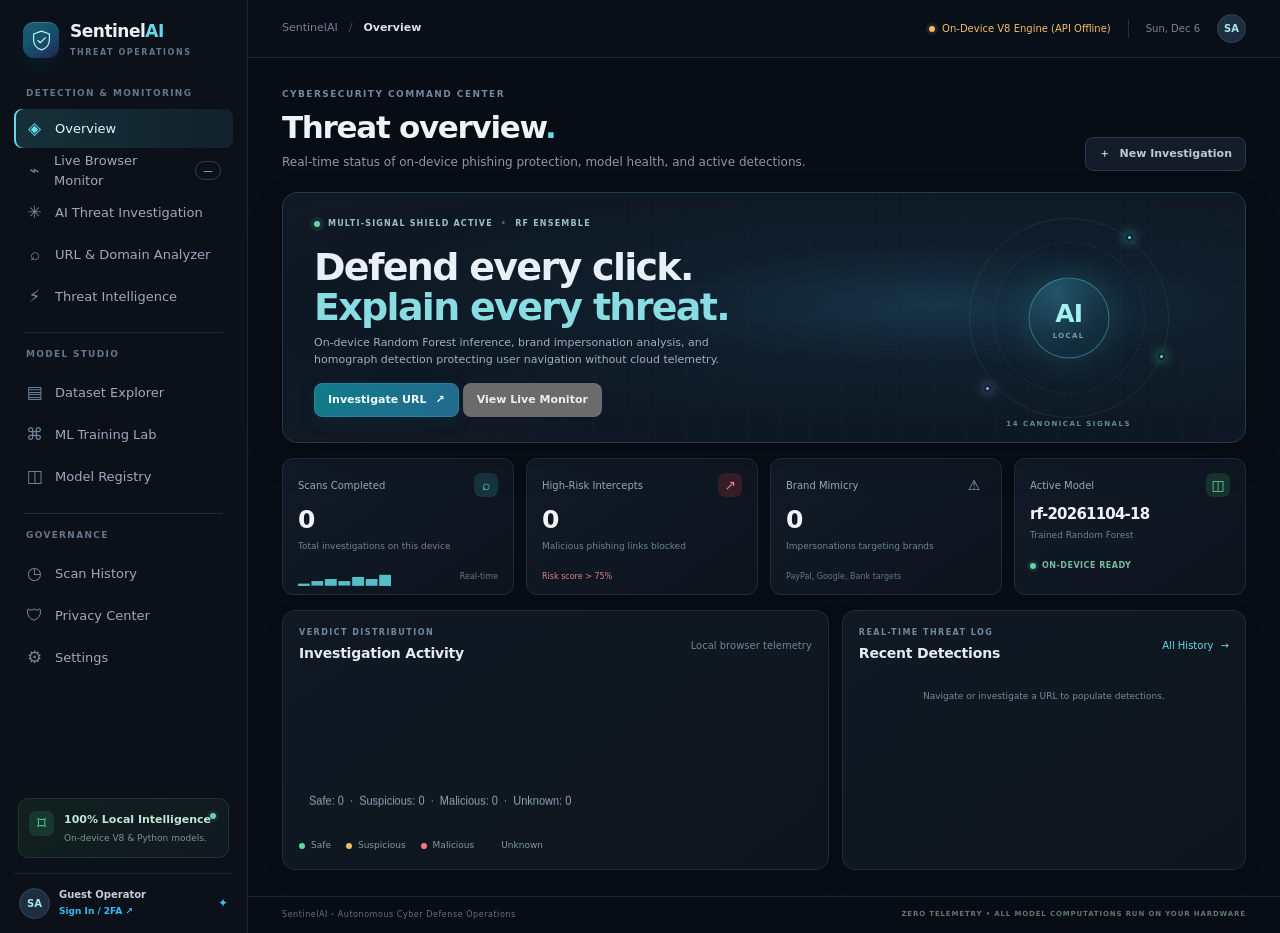
==== commit 1f651655: "feat(auth): add professional 2FA authentication, Google login, and persistent SQLite search logging" ====
--- a/dashboard/index.html
+++ b/dashboard/index.html
@@ -48,10 +48,15 @@
           <div><strong>100% Local Intelligence</strong><small>On-device V8 & Python models.</small></div>
           <i class="status-orb"></i>
         </div>
-        <div class="user-chip">
-          <span class="avatar">SA</span>
-          <span><strong>Security Workspace</strong><small>Local Operations</small></span>
-          <button id="theme-toggle" class="icon-button" title="Toggle theme" aria-label="Toggle theme">◐</button>
+        <div class="user-chip" id="operator-user-chip" style="cursor:pointer;" onclick="handleUserChipClick()">
+          <span class="avatar" id="operator-avatar">SA</span>
+          <div style="flex:1; overflow:hidden;">
+            <strong id="operator-name" style="display:block; white-space:nowrap; text-overflow:ellipsis; overflow:hidden;">Operator Active</strong>
+            <small id="operator-sub" style="display:flex; align-items:center; gap:4px; color:#10b981; font-weight:700;">
+              <span style="font-size:8px;">●</span> <span id="operator-2fa-status">2FA Secured</span>
+            </small>
+          </div>
+          <a href="/auth.html" id="operator-auth-link" title="Sign In / Switch Operator" style="color:#38bdf8; font-size:12px; margin-left:6px; text-decoration:none;">✦</a>
         </div>
       </div>
     </aside>
@@ -559,13 +564,14 @@
         <section class="view" id="view-history">
           <div class="page-heading heading-row">
             <div>
-              <p class="eyebrow">LOCAL AUDIT TRAIL</p>
-              <h1>Scan History<span class="heading-dot">.</span></h1>
-              <p class="page-subtitle">Comprehensive record of inspected URLs, verdicts, and evidence.</p>
+              <p class="eyebrow">PERSISTENT DATABASE AUDIT TRAIL</p>
+              <h1>Search & Threat Database Log<span class="heading-dot">.</span></h1>
+              <p class="page-subtitle">Real-time SQLite database log recording every analyzed link, operator identity, and threat score.</p>
             </div>
             <div class="history-actions">
-              <button id="refresh-history" class="button button-quiet">↻ Refresh</button>
-              <button id="export-history-json" class="button button-quiet">Export JSON</button>
+              <span id="db-status-badge" class="pill pill-safe" style="display:inline-flex; align-items:center; gap:5px; font-size:11px; padding:4px 10px;">💾 SQLite DB Active</span>
+              <button id="refresh-history" class="button button-quiet">↻ Refresh DB</button>
+              <button id="export-history-json" class="button button-quiet">Export CSV/JSON</button>
               <button id="clear-all-history" class="button button-danger">Clear History</button>
             </div>
           </div>
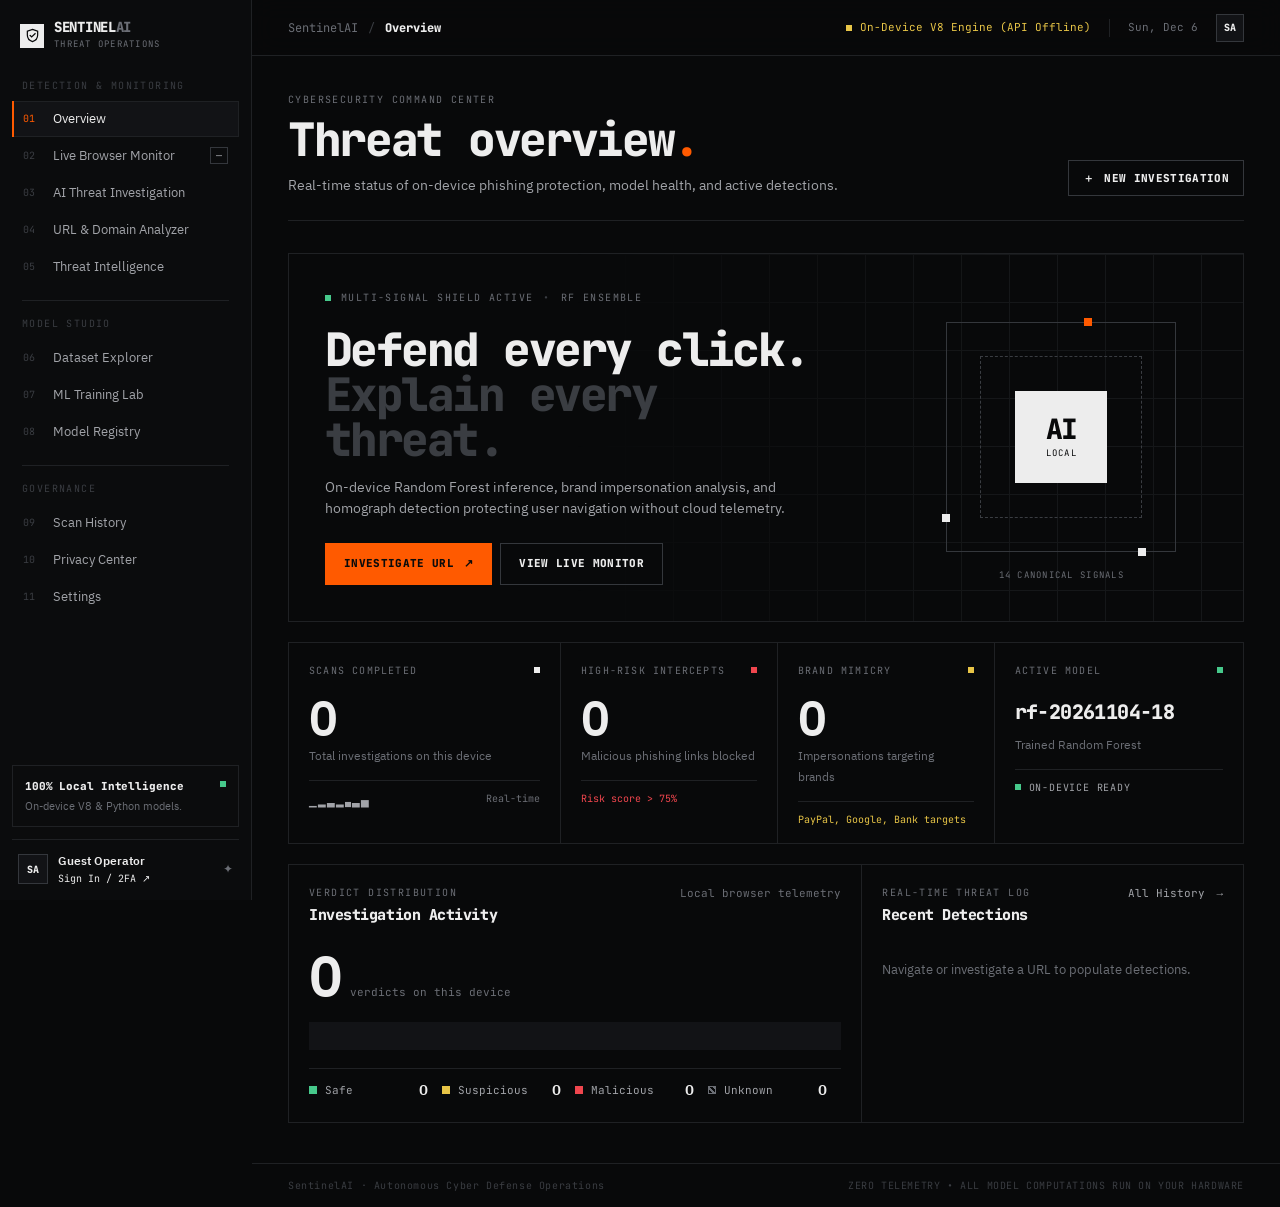
==== commit 58f568e9: "The final UI" ====
--- a/dashboard/index.html
+++ b/dashboard/index.html
@@ -3,7 +3,7 @@
 <head>
   <meta charset="utf-8">
   <meta name="viewport" content="width=device-width, initial-scale=1">
-  <meta name="theme-color" content="#080c14">
+  <meta name="theme-color" content="#08090a">
   <title>SentinelAI · Security Command Center</title>
   <link rel="stylesheet" href="dashboard.css">
 </head>
@@ -52,11 +52,11 @@
           <span class="avatar" id="operator-avatar">SA</span>
           <div style="flex:1; overflow:hidden;">
             <strong id="operator-name" style="display:block; white-space:nowrap; text-overflow:ellipsis; overflow:hidden;">Operator Active</strong>
-            <small id="operator-sub" style="display:flex; align-items:center; gap:4px; color:#10b981; font-weight:700;">
-              <span style="font-size:8px;">●</span> <span id="operator-2fa-status">2FA Secured</span>
+            <small id="operator-sub" style="display:flex; align-items:center; gap:4px; color:var(--ink-3);">
+              <i class="status-orb" style="width:5px;height:5px"></i> <span id="operator-2fa-status">2FA Secured</span>
             </small>
           </div>
-          <a href="/auth.html" id="operator-auth-link" title="Sign In / Switch Operator" style="color:#38bdf8; font-size:12px; margin-left:6px; text-decoration:none;">✦</a>
+          <a href="/auth.html" id="operator-auth-link" title="Sign In / Switch Operator" style="color:var(--ink-3); font-family:var(--mono); font-size:12px; margin-left:6px;">&#8599;</a>
         </div>
       </div>
     </aside>
@@ -569,7 +569,7 @@
               <p class="page-subtitle">Real-time SQLite database log recording every analyzed link, operator identity, and threat score.</p>
             </div>
             <div class="history-actions">
-              <span id="db-status-badge" class="pill pill-safe" style="display:inline-flex; align-items:center; gap:5px; font-size:11px; padding:4px 10px;">💾 SQLite DB Active</span>
+              <span id="db-status-badge" class="pill pill-safe" style="display:inline-flex; align-items:center; gap:6px;"><i class="status-orb"></i> SQLite DB active</span>
               <button id="refresh-history" class="button button-quiet">↻ Refresh DB</button>
               <button id="export-history-json" class="button button-quiet">Export CSV/JSON</button>
               <button id="clear-all-history" class="button button-danger">Clear History</button>
--- a/dashboard/dashboard.css
+++ b/dashboard/dashboard.css
@@ -1,496 +1,2940 @@
+/* ==========================================================================
+   SentinelAI Command Center
+   Same system as the popup and site: obsidian canvas, 1px hairlines, mono
+   display type, one orange accent for primary actions, verdict colours for
+   meaning only. Runs as an extension page, so fonts are bundled locally.
+   ========================================================================== */
+
+@font-face {
+  font-family: "JetBrains Mono";
+  src: url("../assets/fonts/jetbrains-mono-latin-400-normal.woff2") format("woff2");
+  font-weight: 400;
+  font-display: swap;
+}
+@font-face {
+  font-family: "JetBrains Mono";
+  src: url("../assets/fonts/jetbrains-mono-latin-800-normal.woff2") format("woff2");
+  font-weight: 800;
+  font-display: swap;
+}
+@font-face {
+  font-family: "IBM Plex Sans";
+  src: url("../assets/fonts/ibm-plex-sans-latin-400-normal.woff2") format("woff2");
+  font-weight: 400;
+  font-display: swap;
+}
+@font-face {
+  font-family: "IBM Plex Sans";
+  src: url("../assets/fonts/ibm-plex-sans-latin-600-normal.woff2") format("woff2");
+  font-weight: 600;
+  font-display: swap;
+}
+
 :root {
   color-scheme: dark;
-  --bg: #080c14;
-  --sidebar: #0b1019;
-  --surface: #0f1622;
-  --surface-2: #131d2b;
-  --surface-3: #182434;
-  --line: #202c3b;
-  --line-bright: #29394b;
-  --text: #e8eff7;
-  --muted: #91a2b5;
-  --faint: #63758a;
-  --cyan: #66d9e8;
-  --blue: #6ea8fe;
-  --green: #60d6a5;
-  --amber: #f2bd66;
-  --red: #fb777f;
-  --violet: #ad9bff;
-  --radius: 13px;
-  --shadow: 0 18px 45px rgba(0, 0, 0, .24);
-  font-family: Inter, ui-sans-serif, system-ui, -apple-system, BlinkMacSystemFont, "Segoe UI", sans-serif;
-}
-
-* { box-sizing: border-box; }
-body { margin: 0; min-width: 320px; background: var(--bg); color: var(--text); font-size: 13px; line-height: 1.5; }
-button, input, select { font: inherit; }
-button { color: inherit; }
-button:focus-visible, a:focus-visible, input:focus-visible, select:focus-visible { outline: 2px solid var(--cyan); outline-offset: 3px; }
-a { color: inherit; text-decoration: none; }
-.app-shell { display: flex; min-height: 100vh; }
-
-.sidebar { width: 248px; flex: 0 0 248px; min-height: 100vh; display: flex; flex-direction: column; padding: 22px 14px 14px; background: var(--sidebar); border-right: 1px solid #1c2734; }
-.brand { display: flex; gap: 11px; align-items: center; padding: 0 9px 28px; }
-.brand-mark { width: 36px; height: 36px; display: grid; place-items: center; border-radius: 11px; background: linear-gradient(145deg, #1d5f73, #15506b 48%, #242658); box-shadow: inset 0 1px 0 #72d9e941, 0 8px 22px #0f809023; }
-.brand-mark svg { width: 23px; fill: none; stroke: #b7f4f3; stroke-width: 1.7; stroke-linecap: round; stroke-linejoin: round; }
-.brand strong { display: block; font-size: 17px; letter-spacing: -.5px; line-height: 1.15; }
-.brand strong span { color: var(--cyan); }
-.brand small { display: block; margin-top: 5px; color: var(--faint); font-size: 8px; letter-spacing: 1.55px; font-weight: 800; }
-.workspace-label { padding: 0 12px 9px; color: #64768a; font-size: 9px; font-weight: 800; letter-spacing: 1.3px; }
-.primary-nav { display: flex; flex-direction: column; gap: 3px; }
-.nav-link { position: relative; display: flex; align-items: center; gap: 12px; min-height: 39px; padding: 0 12px; border: 0; border-radius: 8px; background: transparent; color: #9babbd; text-align: left; cursor: pointer; transition: background .2s, color .2s, transform .2s; }
-.nav-link:hover { color: var(--text); background: #131d29; transform: translateX(2px); }
-.nav-link.active { color: #ddfaff; background: linear-gradient(90deg, #15303a, #12212b); box-shadow: inset 2px 0 var(--cyan); }
-.nav-icon { display: inline-grid; place-items: center; width: 17px; color: #71879c; font-size: 17px; }
-.nav-link.active .nav-icon { color: var(--cyan); }
-.nav-count { margin-left: auto; padding: 1px 7px; border: 1px solid #30404e; border-radius: 99px; color: #a6b6c8; font-size: 10px; }
-.nav-divider { height: 1px; margin: 13px 10px 12px; background: #202a35; }
-.sidebar-bottom { margin-top: auto; }
-.privacy-card { position: relative; display: flex; gap: 10px; align-items: flex-start; margin: 0 4px 15px; padding: 12px 10px; border: 1px solid #20352f; border-radius: 10px; background: linear-gradient(140deg, #11201d, #101821); }
-.privacy-lock { width: 25px; height: 25px; display: grid; place-items: center; border-radius: 7px; background: #18382e; color: var(--green); font-size: 17px; }
-.privacy-card strong, .privacy-card small, .user-chip strong, .user-chip small { display: block; }
-.privacy-card strong { padding-top: 1px; color: #bfe7d7; font-size: 11px; }
-.privacy-card small { margin-top: 3px; max-width: 145px; color: #78968a; font-size: 9px; }
-.privacy-card .status-orb { position: absolute; top: 14px; right: 12px; }
-.user-chip { display: flex; align-items: center; gap: 9px; padding: 13px 5px 0; border-top: 1px solid #1c2733; }
-.user-chip strong { color: #c4cfda; font-size: 10px; }
-.user-chip small { margin-top: 3px; color: #687b8f; font-size: 9px; }
-.avatar { width: 31px; height: 31px; flex: 0 0 auto; display: grid; place-items: center; border: 1px solid #344757; border-radius: 50%; background: linear-gradient(135deg, #1b3341, #202942); color: #a5e8e7; font-size: 10px; font-weight: 800; }
-.avatar-small { width: 29px; height: 29px; border: 1px solid #344757; cursor: pointer; }
-.icon-button { width: 30px; height: 30px; margin-left: auto; border: 1px solid #293747; border-radius: 8px; background: #111a26; color: #9bb0c2; cursor: pointer; }
-.icon-button:hover { border-color: #426170; color: var(--cyan); }
-
-.main-area { min-width: 0; flex: 1; display: flex; flex-direction: column; }
-.topbar { position: sticky; z-index: 4; top: 0; height: 58px; display: flex; align-items: center; justify-content: space-between; padding: 0 34px; border-bottom: 1px solid #1a2531; background: #0a1019eF; backdrop-filter: blur(16px); }
-.breadcrumbs { display: flex; align-items: center; gap: 11px; color: #728499; font-size: 11px; }
-.breadcrumbs b { color: #405064; font-weight: 400; }
-.breadcrumbs strong { color: #d7e1eb; font-weight: 600; }
-.topbar-right { display: flex; align-items: center; gap: 17px; color: #73869a; font-size: 10px; }
-.connection { display: flex; align-items: center; gap: 7px; color: #8c9db1; }
-.connection.offline { color: var(--amber); }
-.connection.offline .status-orb { background: var(--amber); box-shadow: 0 0 0 3px #f2bd6618; }
-.topbar-divider { width: 1px; height: 19px; background: #25303d; }
-.status-orb { width: 6px; height: 6px; display: inline-block; flex: 0 0 auto; border-radius: 50%; background: var(--green); box-shadow: 0 0 0 3px #60d6a51a; }
-.content { width: min(1540px, 100%); margin: 0 auto; padding: 30px 34px 26px; flex: 1; }
-.view { display: none; animation: page-in .28s ease both; }
-.view.active { display: block; }
-@keyframes page-in { from { opacity: 0; transform: translateY(5px); } to { opacity: 1; transform: translateY(0); } }
-.page-heading { margin: 0 0 21px; }
-.heading-row { display: flex; justify-content: space-between; align-items: flex-end; gap: 18px; }
-.eyebrow { margin: 0 0 7px; color: #72889d; font-size: 9px; font-weight: 800; letter-spacing: 1.45px; }
-h1 { margin: 0; color: #edf4fb; font-size: clamp(24px, 3vw, 31px); font-weight: 650; letter-spacing: -1.3px; line-height: 1.22; }
-.heading-dot { color: var(--cyan); }
-.page-subtitle { margin: 7px 0 0; color: #899aab; font-size: 12px; }
-h2, h3, p { margin-top: 0; }
-h3 { margin: 0; color: #e3ebf3; font-size: 14px; font-weight: 630; letter-spacing: -.2px; }
-.panel-meta { color: #718397; font-size: 10px; }
-.button { min-height: 34px; display: inline-flex; align-items: center; justify-content: center; gap: 9px; padding: 0 13px; border: 1px solid transparent; border-radius: 8px; font-size: 11px; font-weight: 650; cursor: pointer; transition: transform .18s, filter .18s, border-color .18s; }
-.button:hover { transform: translateY(-1px); filter: brightness(1.09); }
-.button:disabled { cursor: wait; opacity: .63; transform: none; }
-.button-primary { border-color: #27829a; background: linear-gradient(120deg, #117c8a, #23698f); color: #f3ffff; box-shadow: 0 5px 16px #096e8226; }
-.button-quiet { border-color: #2a3848; background: #131c28; color: #bdc9d4; }
-.button-small { min-height: 29px; padding: 0 10px; font-size: 10px; }
-.button-danger { border-color: #663541; background: #321c25; color: #ffafb2; }
-.text-button { padding: 0; border: 0; background: transparent; color: var(--cyan); font-size: 10px; cursor: pointer; }
-.text-button span { padding-left: 4px; }
-.hidden { display: none !important; }
-.status-orb + span { vertical-align: middle; }
-.toast { position: fixed; z-index: 10; top: 71px; right: 30px; max-width: min(400px, calc(100vw - 32px)); padding: 11px 15px; border: 1px solid #31515c; border-radius: 9px; background: #12222c; color: #d9f5f2; box-shadow: var(--shadow); opacity: 0; transform: translateY(-8px); pointer-events: none; transition: .2s ease; }
-.toast.show { opacity: 1; transform: translateY(0); }
-.toast.error { border-color: #69404a; background: #291a22; color: #ffc0c1; }
-
-.hero-panel { position: relative; min-height: 240px; overflow: hidden; display: flex; align-items: center; border: 1px solid #213b4a; border-radius: 15px; background: radial-gradient(ellipse at 68% 45%, #163449 0, #101e2b 31%, #0e1824 66%, #111923 100%); box-shadow: 0 15px 40px #00000022; }
-.hero-grid { position: absolute; inset: 0; background-image: linear-gradient(#6bc8df08 1px, transparent 1px), linear-gradient(90deg, #6bc8df08 1px, transparent 1px); background-size: 31px 31px; mask-image: linear-gradient(90deg, transparent, black 44%, black); opacity: .7; }
-.hero-copy { position: relative; z-index: 1; width: 57%; padding: 25px 31px; }
-.hero-kicker { display: flex; align-items: center; gap: 8px; color: #9bc0cb; font-size: 8px; font-weight: 800; letter-spacing: 1.2px; }
-.pulse-dot { width: 6px; height: 6px; border-radius: 50%; background: var(--green); box-shadow: 0 0 0 4px #60d6a51b; animation: pulse 2s infinite; }
-@keyframes pulse { 50% { box-shadow: 0 0 0 7px #60d6a500; } }
-.hero-separator { color: #456577; }
-.hero-copy h2 { margin: 18px 0 8px; font-size: clamp(27px, 3vw, 38px); font-weight: 590; line-height: 1.04; letter-spacing: -1.7px; }
-.hero-copy h2 span { color: #88dce2; }
-.hero-copy p { max-width: 410px; margin-bottom: 15px; color: #a1afbd; font-size: 11px; }
-.hero-copy .button { min-height: 34px; }
-.hero-orbit { position: absolute; top: 50%; right: 7%; width: 218px; height: 218px; transform: translateY(-50%); }
-.orbit { position: absolute; border: 1px solid #6ac2d51c; border-radius: 50%; }
-.orbit-one { inset: 9px; animation: orbit-rotate 32s linear infinite; }
-.orbit-two { inset: 33px; border-style: dashed; animation: orbit-rotate 48s linear infinite reverse; }
-@keyframes orbit-rotate { to { transform: rotate(360deg); } }
-.orbit-core { position: absolute; top: 50%; left: 50%; width: 81px; height: 81px; display: flex; flex-direction: column; align-items: center; justify-content: center; border: 1px solid #68d4de66; border-radius: 50%; background: radial-gradient(circle at 35% 20%, #24546a, #112737 73%); box-shadow: 0 0 35px #43cbdf2c, inset 0 0 20px #37b9cf14; transform: translate(-50%, -50%); }
-.orbit-core span { color: #a3f0ee; font-size: 25px; font-weight: 740; letter-spacing: -1px; }
-.orbit-core small { margin-top: -1px; color: #779eab; font-size: 7px; font-weight: 800; letter-spacing: 1.3px; }
-.orbit-node { position: absolute; width: 7px; height: 7px; border: 2px solid #0d2530; border-radius: 50%; background: var(--cyan); box-shadow: 0 0 12px #63e3e5; }
-.node-a { top: 25px; right: 45px; }.node-b { bottom: 35px; left: 24px; background: var(--violet); box-shadow: 0 0 12px #ad9bff; }.node-c { right: 13px; bottom: 67px; background: var(--green); box-shadow: 0 0 12px #60d6a5; }
-.orbit-caption { position: absolute; bottom: -3px; width: 100%; color: #668995; text-align: center; font-size: 7px; font-weight: 800; letter-spacing: 1.5px; }
-
-.stat-grid { display: grid; grid-template-columns: repeat(4, minmax(0, 1fr)); gap: 12px; margin: 15px 0; }
-.stat-card { min-width: 0; padding: 14px 15px 11px; border: 1px solid var(--line); border-radius: 11px; background: linear-gradient(145deg, #111a26, #0d141e); }
-.stat-top { display: flex; align-items: center; justify-content: space-between; color: #98a8b8; font-size: 10px; }
-.stat-icon { width: 24px; height: 24px; display: grid; place-items: center; border-radius: 7px; font-size: 14px; }
-.stat-icon.cyan { background: #16343c; color: var(--cyan); }.stat-icon.red { background: #351e28; color: var(--red); }.stat-icon.violet { background: #29233e; color: var(--violet); }.stat-icon.green { background: #19332c; color: var(--green); }
-.stat-card > strong { display: block; margin: 9px 0 1px; color: #edf4fa; font-size: 25px; font-weight: 640; letter-spacing: -.8px; line-height: 1.1; }
-.stat-card > strong.version-stat { overflow: hidden; font-size: 15px; text-overflow: ellipsis; white-space: nowrap; }
-.stat-card > small { color: #708194; font-size: 9px; }
-.stat-foot { min-height: 19px; display: flex; align-items: flex-end; justify-content: space-between; margin-top: 10px; color: #62758a; font-size: 8px; }
-.mini-line { font-size: 15px; letter-spacing: 2px; line-height: .8; }.cyan-line { color: #56bdca; }.red-text { color: #dc8286; }
-.model-live { display: flex; align-items: center; gap: 6px; color: #79b99d; font-size: 8px; font-weight: 800; letter-spacing: .5px; }
-.overview-grid, .bottom-grid { display: grid; grid-template-columns: 1.15fr .85fr; gap: 13px; margin-top: 13px; }
-.bottom-grid { grid-template-columns: 1fr 1fr; }
-.panel { min-width: 0; border: 1px solid var(--line); border-radius: var(--radius); background: linear-gradient(145deg, #101923, #0e151f); box-shadow: 0 8px 24px #00000012; }
-.chart-panel, .signal-panel, .bottom-grid > .panel { padding: 16px; }
-.panel-heading { display: flex; align-items: center; justify-content: space-between; gap: 12px; margin-bottom: 11px; }
-.panel-heading .eyebrow { margin-bottom: 4px; font-size: 8px; }
-.chart-wrap { height: 158px; position: relative; }
-.chart-wrap canvas { display: block; width: 100%; height: 100%; }
-.chart-legend { display: flex; gap: 15px; padding-top: 6px; color: #8596a7; font-size: 9px; }
-.chart-legend span { display: flex; align-items: center; gap: 6px; }
-.legend-dot { width: 6px; height: 6px; border-radius: 50%; }.green-dot { background: var(--green); }.amber-dot { background: var(--amber); }.red-dot { background: var(--red); }
-.recent-list { display: flex; flex-direction: column; }
-.recent-item { display: grid; grid-template-columns: 8px minmax(0, 1fr) auto; align-items: center; gap: 9px; min-height: 45px; border-top: 1px solid #1d2935; }
-.risk-bar { width: 3px; height: 23px; border-radius: 9px; background: var(--green); }.risk-bar.medium { background: var(--amber); }.risk-bar.high { background: var(--red); }
-.recent-host { overflow: hidden; color: #cbd6e0; font-size: 10px; text-overflow: ellipsis; white-space: nowrap; }.recent-time { color: #63758a; font-size: 8px; white-space: nowrap; }
-.health-pill { display: inline-flex; align-items: center; gap: 6px; padding: 4px 8px; border: 1px solid #244237; border-radius: 99px; background: #14251e; color: #91c9ac; font-size: 8px; font-weight: 700; }
-.model-health { display: flex; align-items: center; gap: 10px; margin: 15px 0 12px; }
-.model-hex { width: 39px; height: 39px; display: grid; place-items: center; border: 1px solid #365763; border-radius: 11px; background: linear-gradient(140deg, #183442, #1a2434); color: #8fe2e3; font-size: 12px; font-weight: 800; }
-.model-health strong { color: #cbd8e2; font-size: 10px; }.model-health p { margin: 3px 0 0; color: #73879b; font-size: 9px; }.model-health .button { margin-left: auto; }
-.metric-strip { display: grid; grid-template-columns: repeat(4, 1fr); gap: 7px; padding-top: 10px; border-top: 1px solid #1e2936; }
-.metric-item small, .metric-item strong { display: block; }.metric-item small { color: #6f8092; font-size: 8px; }.metric-item strong { margin-top: 2px; color: #b8c8d6; font-size: 11px; }
-.workflow { display: flex; align-items: center; justify-content: space-between; gap: 8px; margin: 15px 0 11px; }
-.workflow > div { min-width: 0; display: grid; grid-template-columns: 23px 1fr; column-gap: 6px; align-items: center; }
-.step-number { grid-row: span 2; color: var(--cyan); font-size: 10px; font-weight: 800; }.workflow strong { font-size: 9px; }.workflow small { overflow: hidden; color: #708195; font-size: 8px; text-overflow: ellipsis; white-space: nowrap; }.workflow-arrow { color: #405464; font-size: 13px; }.workflow-link { margin-left: 29px; }
-
-.monitor-live { display: flex; align-items: center; gap: 8px; padding: 7px 10px; border: 1px solid #25443a; border-radius: 99px; background: #12231d; color: #8fcdb0; font-size: 8px; font-weight: 800; letter-spacing: .7px; }
-.monitor-banner, .dataset-banner, .registry-banner { display: flex; align-items: center; gap: 12px; margin-bottom: 14px; padding: 13px 15px; border: 1px solid #234050; border-radius: 11px; background: linear-gradient(105deg, #122631, #111b26); }
-.banner-mark { width: 31px; height: 31px; flex: 0 0 auto; display: grid; place-items: center; border-radius: 9px; background: #183641; color: var(--cyan); font-size: 17px; }
-.monitor-banner strong, .dataset-banner strong, .registry-banner strong { color: #d5e5ee; font-size: 10px; }.monitor-banner p, .dataset-banner p, .registry-banner p { margin: 3px 0 0; color: #8a9cac; font-size: 9px; }.monitor-banner .button { margin-left: auto; flex: 0 0 auto; }
-.two-stats { grid-template-columns: repeat(2, minmax(0, 1fr)); max-width: 520px; }
-.table-panel { padding: 16px; }.table-wrap { width: 100%; overflow: auto; }
-table { width: 100%; border-collapse: collapse; text-align: left; }
-th { padding: 9px 10px; border-bottom: 1px solid #2a3542; color: #718499; font-size: 8px; font-weight: 800; letter-spacing: .8px; text-transform: uppercase; }
-td { padding: 10px; border-bottom: 1px solid #1d2935; color: #aab8c6; font-size: 10px; }
-tbody tr:hover { background: #ffffff04; }
-.table-url { display: block; max-width: 380px; overflow: hidden; color: #cad7e2; text-overflow: ellipsis; white-space: nowrap; }
-.risk-pill { display: inline-flex; align-items: center; gap: 5px; padding: 3px 7px; border-radius: 99px; font-size: 8px; font-weight: 800; text-transform: uppercase; }
-.risk-pill.low { background: #153129; color: #73d5ad; }.risk-pill.medium { background: #362d1b; color: #efc76f; }.risk-pill.high { background: #3a2028; color: #ff929a; }
-
-.investigation-layout { display: grid; grid-template-columns: minmax(0, 1fr) 278px; align-items: start; gap: 14px; }
-.investigation-main, .investigation-aside { min-width: 0; }
-.scan-input-panel { padding: 18px; }
-.local-tag { display: inline-flex; align-items: center; gap: 6px; padding: 4px 7px; border: 1px solid #274538; border-radius: 6px; color: #8bc7a7; font-size: 8px; font-weight: 800; letter-spacing: .6px; white-space: nowrap; }
-.input-label, .form-grid label { display: block; margin: 15px 0 7px; color: #aab8c5; font-size: 10px; font-weight: 650; }
-.url-input-wrap { display: flex; align-items: center; gap: 8px; padding: 5px; border: 1px solid #2b3d4c; border-radius: 9px; background: #0a1119; transition: border-color .2s, box-shadow .2s; }
-.url-input-wrap:focus-within { border-color: #3f929d; box-shadow: 0 0 0 3px #66d9e812; }
-.input-prefix { padding-left: 6px; color: #64798e; font-size: 15px; }
-.url-input-wrap input { width: 100%; min-width: 0; height: 33px; border: 0; outline: 0; background: transparent; color: #e4edf5; font-size: 11px; }
-.url-input-wrap input::placeholder { color: #526579; }
-.url-input-wrap .button { flex: 0 0 auto; }
-.input-hint { margin: 8px 0 0; color: #697d90; font-size: 9px; }.input-hint span { color: #70a5b0; }
-.result-placeholder { display: flex; flex-direction: column; align-items: center; justify-content: center; min-height: 280px; margin-top: 14px; padding: 24px; border: 1px dashed #293b4b; border-radius: 12px; background: radial-gradient(ellipse at 50% 35%, #152431 0, #0e151e 62%); text-align: center; }
-.placeholder-radar { position: relative; width: 93px; height: 93px; display: grid; place-items: center; margin-bottom: 16px; border: 1px solid #31515a; border-radius: 50%; background: radial-gradient(circle, #18313a, #101922 67%); color: var(--cyan); font-size: 31px; }
-.placeholder-radar:before, .placeholder-radar:after, .placeholder-radar i { position: absolute; content: ""; border: 1px solid #4bb7c429; border-radius: 50%; }
-.placeholder-radar:before { inset: -10px; }.placeholder-radar:after { inset: 11px; }.placeholder-radar i:nth-child(1) { width: 4px; height: 4px; top: 10px; right: 14px; background: var(--cyan); }.placeholder-radar i:nth-child(2) { width: 4px; height: 4px; bottom: 20px; left: 9px; background: var(--green); }.placeholder-radar i:nth-child(3) { width: 4px; height: 4px; right: -9px; bottom: 31px; background: var(--violet); }
-.result-placeholder h3 { font-size: 13px; }.result-placeholder p { max-width: 360px; margin: 5px 0 0; color: #78899c; font-size: 10px; }
-.investigation-aside { display: flex; flex-direction: column; gap: 13px; }
-.side-note { padding: 16px; background: radial-gradient(ellipse at 0 0, #142d38, #101923 71%); }
-.note-icon { width: 30px; height: 30px; display: grid; place-items: center; margin-bottom: 14px; border: 1px solid #2e5961; border-radius: 9px; background: #183440; color: var(--cyan); font-size: 16px; }
-.side-note h3 { margin-bottom: 8px; font-size: 15px; }.side-note > p:not(.eyebrow) { margin-bottom: 12px; color: #8c9cab; font-size: 10px; }
-.schema-panel { padding: 15px; }.schema-count { display: grid; place-items: center; width: 23px; height: 23px; border-radius: 7px; background: #192f37; color: var(--cyan); font-size: 10px; font-weight: 800; }
-.schema-list { display: grid; grid-template-columns: 1fr 1fr; gap: 6px; }.schema-item { overflow: hidden; padding: 6px; border: 1px solid #222f3d; border-radius: 6px; background: #0d151e; color: #8ea1b3; font-family: ui-monospace, SFMono-Regular, Menlo, monospace; font-size: 8px; text-overflow: ellipsis; white-space: nowrap; }
-.result-card { margin-top: 14px; overflow: hidden; border: 1px solid #2b3a49; border-radius: 12px; background: #0e1620; animation: page-in .32s ease; }
-.result-top { display: flex; justify-content: space-between; align-items: flex-start; gap: 12px; padding: 16px; border-bottom: 1px solid #222e3b; }
-.result-domain { display: block; max-width: 550px; overflow: hidden; color: #e2edf5; font-size: 14px; font-weight: 650; text-overflow: ellipsis; white-space: nowrap; }
-.result-url { display: block; max-width: 550px; overflow: hidden; margin-top: 4px; color: #788da1; font-family: ui-monospace, monospace; font-size: 9px; text-overflow: ellipsis; white-space: nowrap; }
-.risk-score-wrap { display: flex; align-items: center; gap: 8px; flex: 0 0 auto; }
-.risk-score { color: #ff929a; font-size: 23px; font-weight: 650; letter-spacing: -1px; }.risk-score.medium { color: var(--amber); }.risk-score.low { color: var(--green); }
-.result-model { padding: 9px 16px; border-bottom: 1px solid #222e3b; color: #8394a5; font-size: 9px; }.result-model strong { color: #bbcad6; font-weight: 650; }
-.result-body { display: grid; grid-template-columns: 1fr 1fr; gap: 12px; padding: 14px 16px; }
-.result-section h4 { margin: 0 0 8px; color: #aebdca; font-size: 9px; letter-spacing: .5px; text-transform: uppercase; }
-.signal-row { display: flex; gap: 8px; align-items: flex-start; margin-bottom: 7px; padding: 8px; border: 1px solid #27333f; border-radius: 7px; background: #111b26; color: #aab8c5; font-size: 9px; }
-.signal-severity { margin-top: 1px; color: var(--red); font-size: 8px; font-weight: 800; }.signal-severity.medium { color: var(--amber); }.signal-severity.low { color: var(--blue); }
-.probability-row { display: grid; grid-template-columns: 60px 1fr 38px; gap: 8px; align-items: center; margin: 9px 0; color: #94a4b4; font-size: 9px; }
-.probability-track { height: 5px; overflow: hidden; border-radius: 99px; background: #263341; }.probability-track span { display: block; height: 100%; border-radius: inherit; background: var(--green); }.probability-row.phishing .probability-track span { background: var(--red); }
-.probability-row strong { text-align: right; color: #cbd7e0; font-size: 9px; }
-.feature-grid { display: grid; grid-template-columns: repeat(3, 1fr); gap: 5px; margin-top: 9px; }
-.feature-cell { min-width: 0; padding: 6px; border: 1px solid #23303c; border-radius: 6px; }.feature-cell small { display: block; overflow: hidden; color: #6d8193; font-size: 7px; text-overflow: ellipsis; white-space: nowrap; }.feature-cell strong { display: block; margin-top: 2px; color: #bfced9; font-family: ui-monospace, monospace; font-size: 9px; }
-.limitations { grid-column: 1 / -1; padding: 9px 10px; border: 1px solid #3b3426; border-radius: 7px; background: #211d15; color: #c6b792; font-size: 8px; }.limitations strong { display: block; margin-bottom: 3px; color: #ead9aa; font-size: 9px; }
-.agent-grid { display: grid; grid-template-columns: .9fr 1.1fr; gap: 14px; }
-.agent-intro, .steps-panel { padding: 22px; }.agent-icon { width: 39px; height: 39px; display: grid; place-items: center; margin-bottom: 18px; border: 1px solid #3a5369; border-radius: 12px; background: linear-gradient(140deg, #1c3c4a, #222943); color: #a1e9e9; font-size: 20px; box-shadow: 0 0 24px #49b7c51c; }
-.agent-intro h2 { margin: 10px 0; font-size: 25px; font-weight: 620; line-height: 1.17; letter-spacing: -1px; }.agent-intro h2 span { color: var(--cyan); }.agent-intro > p:not(.eyebrow) { max-width: 460px; color: #91a1b1; font-size: 10px; }
-.agent-model-row { display: flex; align-items: center; gap: 10px; margin: 18px 0; padding: 10px; border: 1px solid #243543; border-radius: 9px; background: #101a25; }.agent-model-row small, .agent-model-row strong { display: block; }.agent-model-row small { color: #73879a; font-size: 7px; letter-spacing: .8px; }.agent-model-row strong { margin-top: 3px; color: #c4d2de; font-size: 10px; }.agent-model-row .health-pill { margin-left: auto; }
-.steps-panel h3 { margin-bottom: 12px; }.agent-steps { display: flex; flex-direction: column; }.agent-step { display: grid; grid-template-columns: 35px 1fr; gap: 11px; padding: 13px 0; border-top: 1px solid #202b38; }.agent-step > span { width: 29px; height: 29px; display: grid; place-items: center; border: 1px solid #29444f; border-radius: 8px; background: #152732; color: var(--cyan); font-size: 9px; font-weight: 800; }.agent-step strong { color: #c8d5df; font-size: 10px; }.agent-step p { margin: 4px 0 0; color: #788a9c; font-size: 9px; }
-.disclaimer-band { display: flex; gap: 9px; margin: 14px 0; padding: 11px 13px; border: 1px solid #3a3427; border-radius: 9px; background: #1c1a14; color: #d1bd8b; }.disclaimer-band > span { font-size: 14px; }.disclaimer-band p { margin: 0; font-size: 9px; }.disclaimer-band strong { color: #f0dda7; }
-.last-report-panel { padding: 16px; }.empty-state { padding: 24px; color: #788a9c; font-size: 10px; text-align: center; }.empty-state.compact { padding: 15px 8px; font-size: 9px; }
-
-.dataset-banner code { padding: 1px 4px; border-radius: 3px; background: #0e171f; color: #bee9e9; font-size: 8px; }
-.dataset-layout { display: grid; grid-template-columns: 250px minmax(0, 1fr); gap: 13px; align-items: start; }.dataset-list-panel, .dataset-detail-panel { padding: 15px; }
-.dataset-list { display: flex; flex-direction: column; gap: 5px; }
-.dataset-item { display: flex; align-items: center; gap: 9px; padding: 9px; border: 1px solid transparent; border-radius: 8px; cursor: pointer; }.dataset-item:hover, .dataset-item.selected { border-color: #2b5360; background: #14252d; }.dataset-file-icon { width: 28px; height: 28px; display: grid; place-items: center; border-radius: 7px; background: #1a2e36; color: var(--cyan); }.dataset-item strong, .dataset-item small { display: block; max-width: 153px; overflow: hidden; text-overflow: ellipsis; white-space: nowrap; }.dataset-item strong { color: #c5d2dd; font-size: 9px; }.dataset-item small { margin-top: 3px; color: #73869a; font-size: 8px; }.dataset-summary { min-height: 60px; padding: 8px 0 10px; text-align: left; }.summary-cards { display: grid; grid-template-columns: repeat(4, 1fr); gap: 7px; margin-bottom: 10px; }.summary-chip { padding: 8px; border: 1px solid #273440; border-radius: 7px; background: #111b25; }.summary-chip small, .summary-chip strong { display: block; }.summary-chip small { color: #718496; font-size: 8px; }.summary-chip strong { margin-top: 3px; color: #d0dbe4; font-size: 14px; }.upload-button { position: relative; overflow: hidden; cursor: pointer; }.upload-button input { position: absolute; inset: 0; opacity: 0; cursor: pointer; }
-.table-pagination { display: flex; justify-content: space-between; align-items: center; gap: 10px; padding-top: 10px; color: #72869a; font-size: 9px; }.table-pagination > div { display: flex; gap: 6px; }
-.validation-ok { color: var(--green); }.validation-bad { color: var(--amber); }
-
-.training-layout { display: grid; grid-template-columns: minmax(0, 1fr) 270px; gap: 14px; align-items: start; }.training-main { display: flex; flex-direction: column; gap: 13px; }.training-config { padding: 17px; }.form-grid { display: grid; grid-template-columns: 1fr 1fr; column-gap: 18px; row-gap: 4px; }.form-grid label { margin: 9px 0; color: #a8b6c4; }.form-grid select, .compare-form select { width: 100%; height: 34px; margin-top: 6px; padding: 0 9px; border: 1px solid #293847; border-radius: 7px; background: #0b131c; color: #cfdae3; font-size: 10px; }.form-grid label > small { display: block; margin-top: 4px; color: #687c90; font-size: 8px; font-weight: 400; }.range-row { display: flex; align-items: center; gap: 10px; margin-top: 6px; }.range-row input { width: 100%; accent-color: #49bac4; }.range-row output { min-width: 26px; color: var(--cyan); font-family: ui-monospace, monospace; font-size: 11px; text-align: right; }.config-note { display: flex; gap: 9px; align-items: center; margin-top: 9px; padding: 8px; border: 1px solid #283442; border-radius: 7px; background: #111b25; }.config-note > span { color: var(--cyan); font-size: 14px; }.config-note strong, .config-note small { display: block; }.config-note strong { color: #b9c9d5; font-size: 9px; }.config-note small { margin-top: 2px; color: #74879a; font-size: 8px; }.training-config form > .button { margin-top: 15px; }
-.training-info { padding: 18px; }.training-info h3 { margin: 6px 0; font-size: 14px; }.training-info > p:not(.eyebrow) { color: #8293a4; font-size: 9px; }.training-check { display: flex; gap: 9px; padding: 11px 0; border-top: 1px solid #202c37; }.training-check > span { width: 19px; height: 19px; flex: 0 0 auto; display: grid; place-items: center; border-radius: 50%; background: #19352c; color: var(--green); font-size: 10px; }.training-check strong, .training-check small { display: block; }.training-check strong { color: #bdcbd6; font-size: 9px; }.training-check small { margin-top: 3px; color: #74879a; font-size: 8px; }.training-caution { margin-top: 7px; padding: 8px; border: 1px solid #443a29; border-radius: 7px; background: #211d17; color: #d6bd87; font-size: 8px; }
-.training-progress-card, .training-results { padding: 16px; }.progress-number { color: var(--cyan); font-family: ui-monospace, monospace; font-size: 17px; }.progress-track { height: 7px; overflow: hidden; margin: 12px 0 7px; border-radius: 99px; background: #263542; }.progress-track span { display: block; width: 0; height: 100%; border-radius: inherit; background: linear-gradient(90deg, #3eaaae, #72dfd4); transition: width .45s ease; }.training-progress-card > p { margin: 0; }.error-box { margin-top: 10px; padding: 10px; border: 1px solid #683d45; border-radius: 7px; background: #281a20; color: #f0a8aa; font-size: 9px; }
-.training-metrics { display: grid; grid-template-columns: repeat(4, 1fr); gap: 8px; }.training-metric { padding: 10px; border: 1px solid #25333f; border-radius: 8px; background: #111a24; }.training-metric small, .training-metric strong { display: block; }.training-metric small { color: #75899c; font-size: 8px; }.training-metric strong { margin-top: 4px; color: #dce8f0; font-size: 17px; }.confusion-wrap { margin-top: 12px; }.confusion-wrap table { max-width: 450px; }.confusion-wrap caption { margin-bottom: 4px; color: #8294a5; font-size: 9px; text-align: left; }.evaluation-note { margin: 10px 0 0; color: #778a9c; font-size: 8px; }.model-version-chip { max-width: 170px; overflow: hidden; padding: 4px 7px; border: 1px solid #2b4651; border-radius: 5px; color: #9fd9dc; font-family: ui-monospace, monospace; font-size: 8px; text-overflow: ellipsis; white-space: nowrap; }
-
-.registry-banner { margin-bottom: 14px; }.registry-banner div { min-width: 0; }.registry-list { display: grid; grid-template-columns: repeat(2, minmax(0, 1fr)); gap: 12px; margin-bottom: 14px; }.registry-card { padding: 15px; border: 1px solid var(--line); border-radius: 11px; background: linear-gradient(145deg, #111b26, #0d151f); }.registry-card.active-model { border-color: #347384; box-shadow: inset 0 1px #66d9e812; }.registry-card-top { display: flex; align-items: flex-start; gap: 10px; }.registry-card-top > div:nth-child(2) { min-width: 0; flex: 1; }.registry-card-title { display: block; overflow: hidden; color: #d0dce5; font-size: 10px; font-weight: 700; text-overflow: ellipsis; white-space: nowrap; }.registry-card-version { display: block; margin-top: 4px; color: #718599; font-family: ui-monospace, monospace; font-size: 8px; }.active-tag { padding: 3px 6px; border: 1px solid #2c584b; border-radius: 99px; background: #153027; color: #83d6ae; font-size: 7px; font-weight: 800; }.registry-meta { display: flex; justify-content: space-between; gap: 8px; margin: 12px 0; padding: 8px 0; border-top: 1px solid #26323e; border-bottom: 1px solid #26323e; color: #77899c; font-size: 8px; }.registry-card .metric-strip { margin-bottom: 10px; }.compare-panel { padding: 16px; }.compare-form { display: flex; align-items: end; gap: 12px; }.compare-form label { width: 30%; color: #a7b6c3; font-size: 9px; }.compare-form .button { flex: 0 0 auto; }.compare-vs { padding-bottom: 7px; color: #627689; font-size: 8px; font-weight: 800; }.compare-results { margin-top: 12px; }
-
-.history-summary { display: flex; align-items: center; gap: 10px; margin-bottom: 13px; padding: 12px 15px; border: 1px solid #263846; border-radius: 10px; background: #111c26; }.history-icon { width: 31px; height: 31px; display: grid; place-items: center; border-radius: 9px; background: #1b303a; color: var(--cyan); font-size: 18px; }.history-summary strong, .history-summary small { display: block; }.history-summary strong { color: #cbd8e2; font-size: 10px; }.history-summary small { margin-top: 3px; color: #73869a; font-size: 8px; }.history-privacy { display: flex; align-items: center; gap: 7px; margin-left: auto; color: #88b99f; font-size: 8px; font-weight: 800; letter-spacing: .5px; }
-
-.settings-grid { display: grid; grid-template-columns: 1fr 1fr; gap: 13px; }.settings-panel { padding: 16px; }.setting-row { display: flex; align-items: center; justify-content: space-between; gap: 15px; padding: 13px 0; border-top: 1px solid #202c37; }.setting-row strong { color: #c6d3dd; font-size: 10px; }.setting-row p { margin: 4px 0 0; color: #798c9e; font-size: 9px; }.switch { width: 38px; height: 21px; flex: 0 0 auto; padding: 2px; border: 1px solid #384756; border-radius: 99px; background: #202d39; cursor: pointer; transition: background .2s; }.switch span { width: 15px; height: 15px; display: block; border-radius: 50%; background: #b0bfca; transition: transform .2s; }.switch[aria-checked="true"] { border-color: #31828b; background: #17606c; }.switch[aria-checked="true"] span { background: white; transform: translateX(16px); }.service-info { display: grid; grid-template-columns: 1fr 1.2fr; gap: 10px; padding: 10px 0 15px; }.service-info span { color: #788b9d; font-size: 9px; }.service-info strong { color: #b9c8d4; font-size: 9px; font-weight: 550; }.data-control { grid-column: 1 / -1; }.data-control > p { max-width: 650px; color: #8495a5; font-size: 9px; }
-.app-footer { display: flex; justify-content: space-between; gap: 12px; padding: 12px 34px; border-top: 1px solid #1b2632; color: #5f7387; font-size: 8px; letter-spacing: .55px; }.app-footer b { color: #42586a; }.app-footer span:last-child { color: #60776f; font-size: 7px; font-weight: 800; letter-spacing: .85px; }
-
-body.light-theme {
-  color-scheme: light;
-  --bg: #edf2f6; --sidebar: #f6f9fb; --surface: #fff; --surface-2: #f7fafc; --surface-3: #eaf0f5; --line: #d8e1e9; --line-bright: #c8d4df; --text: #152332; --muted: #566a7e; --faint: #788c9e; --cyan: #087c8d; --blue: #2867a9; --green: #18835f; --amber: #a9680b; --red: #bc3d4a; --violet: #6951b1;
-}
-body.light-theme .sidebar { border-color: #d8e1e8; }.light-theme .topbar { background: #f8fafcf0; border-color: #d8e1e8; }.light-theme h1 { color: #172635; }.light-theme .panel, .light-theme .stat-card, .light-theme .registry-card { background: linear-gradient(145deg, #fff, #f8fafc); }.light-theme .hero-panel { background: radial-gradient(ellipse at 68% 45%, #ccebf0, #e6f0f3 60%, #edf2f5); }.light-theme .hero-copy h2 { color: #193242; }.light-theme .hero-copy p { color: #5a7384; }.light-theme .hero-kicker { color: #537783; }.light-theme .stat-card > strong, .light-theme .panel h3 { color: #1d2e3c; }.light-theme .nav-link { color: #556b7c; }.light-theme .nav-link.active { background: #dff0f1; color: #125263; }.light-theme .url-input-wrap, .light-theme .form-grid select, .light-theme .compare-form select { background: #f7fafc; color: #1b2b39; }.light-theme .url-input-wrap input { color: #1b2b39; }.light-theme .result-card { background: #fbfdfe; }.light-theme .result-domain, .light-theme .registry-card-title { color: #1d2e3d; }.light-theme .result-model, .light-theme .signal-row, .light-theme .feature-cell, .light-theme .training-metric { background: #f3f7fa; }.light-theme td { color: #4c6173; }.light-theme th { color: #64798c; }.light-theme .toast { background: #e9f4f5; color: #1a4850; }.light-theme .empty-state { color: #697f91; }.light-theme .scan-input-panel, .light-theme .investigation-result .result-placeholder, .light-theme .settings-panel { background: #fff; }.light-theme .monitor-banner, .light-theme .dataset-banner, .light-theme .registry-banner { background: #e5f1f3; }.light-theme .training-config, .light-theme .training-info, .light-theme .compare-panel { background: #fff; }.light-theme .schema-item { background: #f3f7fa; color: #556c7d; }.light-theme .agent-intro, .light-theme .steps-panel { background: #fff; }
-body.reduce-motion *, body.reduce-motion *::before, body.reduce-motion *::after { animation-duration: .01ms !important; animation-iteration-count: 1 !important; scroll-behavior: auto !important; transition-duration: .01ms !important; }
-
-@media (min-width: 1500px) { .content { padding-right: 43px; padding-left: 43px; }.hero-panel { min-height: 255px; } }
-@media (max-width: 1050px) { .sidebar { width: 216px; flex-basis: 216px; }.content { padding-right: 22px; padding-left: 22px; }.topbar { padding-right: 22px; padding-left: 22px; }.stat-grid { grid-template-columns: repeat(2, minmax(0, 1fr)); }.hero-orbit { right: 2%; transform: translateY(-50%) scale(.82); }.workflow { gap: 5px; }.workflow-arrow { display: none; }.workflow > div { grid-template-columns: 19px 1fr; }.investigation-layout { grid-template-columns: minmax(0, 1fr) 235px; }.dataset-layout { grid-template-columns: 205px minmax(0, 1fr); }.training-layout { grid-template-columns: minmax(0, 1fr) 235px; } }
-@media (max-width: 760px) { .sidebar { width: 64px; flex-basis: 64px; padding-right: 7px; padding-left: 7px; }.brand { justify-content: center; padding-right: 0; padding-left: 0; }.brand > span:last-child, .workspace-label, .nav-link:not(.active) .nav-count, .nav-link { font-size: 0; }.brand-mark { flex: 0 0 auto; }.primary-nav { align-items: center; }.nav-link { width: 43px; min-height: 42px; justify-content: center; padding: 0; font-size: 0; }.nav-link .nav-icon { font-size: 17px; }.nav-link .nav-count { position: absolute; top: -3px; right: -4px; min-width: 15px; padding: 0 4px; background: #142330; font-size: 8px; }.nav-divider { width: 38px; margin: 9px 0; }.privacy-card { justify-content: center; margin: 0 0 9px; padding: 8px 0; }.privacy-card > div, .privacy-card .status-orb, .user-chip > span:not(.avatar), .user-chip .icon-button { display: none; }.user-chip { justify-content: center; padding-top: 9px; }.topbar { height: 52px; padding: 0 14px; }.topbar-right { gap: 9px; }.topbar-right time, .topbar-divider { display: none; }.content { padding: 22px 14px 19px; }.app-footer { padding-right: 14px; padding-left: 14px; }.app-footer span:last-child { display: none; }.hero-panel { min-height: 222px; }.hero-copy { width: 77%; padding: 20px; }.hero-copy h2 { font-size: 28px; }.hero-copy p { max-width: 310px; font-size: 10px; }.hero-orbit { right: -78px; opacity: .36; transform: translateY(-50%) scale(.75); }.overview-grid, .bottom-grid, .agent-grid, .settings-grid { grid-template-columns: 1fr; }.investigation-layout { grid-template-columns: 1fr; }.investigation-aside { display: grid; grid-template-columns: 1fr 1fr; }.dataset-layout { grid-template-columns: 1fr; }.dataset-list { display: grid; grid-template-columns: repeat(2, 1fr); }.dataset-item strong { max-width: calc(100vw - 150px); }.training-layout { grid-template-columns: 1fr; }.training-info { display: grid; grid-template-columns: 1fr 1fr; gap: 0 12px; }.training-info > .eyebrow, .training-info > h3, .training-info > p, .training-caution { grid-column: 1 / -1; }.registry-list { grid-template-columns: 1fr; }.compare-form { flex-wrap: wrap; }.compare-form label { width: calc(50% - 25px); }.compare-form .button { margin-left: auto; }.settings-grid .data-control { grid-column: auto; } }
-@media (max-width: 480px) { h1 { font-size: 24px; }.page-heading.heading-row { align-items: flex-start; flex-direction: column; }.hero-copy { width: 100%; }.hero-orbit { right: -105px; opacity: .22; }.stat-grid { gap: 8px; }.stat-card { padding: 11px; }.stat-card > strong { font-size: 21px; }.stat-card > strong.version-stat { font-size: 12px; }.stat-top { font-size: 9px; }.stat-foot { font-size: 7px; }.workflow { flex-direction: column; align-items: flex-start; }.workflow > div { width: 100%; }.workflow small { white-space: normal; }.workflow-link { margin-left: 0; }.investigation-aside { grid-template-columns: 1fr; }.url-input-wrap { flex-wrap: wrap; }.url-input-wrap input { width: calc(100% - 38px); }.url-input-wrap .button { width: 100%; }.result-body { grid-template-columns: 1fr; }.limitations { grid-column: auto; }.risk-score { font-size: 18px; }.form-grid { grid-template-columns: 1fr; }.summary-cards { grid-template-columns: repeat(2, 1fr); }.table-pagination { align-items: flex-start; flex-direction: column; }.table-pagination > div { width: 100%; justify-content: space-between; }.history-privacy { font-size: 0; }.history-privacy .status-orb { width: 8px; height: 8px; }.monitor-banner, .dataset-banner, .registry-banner { align-items: flex-start; }.monitor-banner .button { align-self: center; }.two-stats { max-width: none; }.training-metrics { grid-template-columns: repeat(2, 1fr); }.service-info { grid-template-columns: 1fr 1fr; }.settings-grid { gap: 9px; } }
-
+
+  --canvas: #08090a;
+  --sidebar: #0b0c0d;
+  --card: #121316;
+  --card-hi: #17181c;
+  --line: #1f2124;
+  --line-hi: #34373c;
+
+  --ink: #ededed;
+  --ink-2: #a1a3a8;
+  --ink-3: #6b6e75;
+  --ink-4: #3a3d42;
+
+  --accent: #ff5a00;
+  --accent-hi: #ff7a2e;
+  --accent-ink: #0b0b0b;
+
+  --safe: #46c98b;
+  --warn: #e8c547;
+  --danger: #f0464e;
+  --unknown: #6b6e75;
+
+  --mono: "JetBrains Mono", ui-monospace, monospace;
+  --sans: "IBM Plex Sans", "Helvetica Neue", Arial, sans-serif;
+  --snap: cubic-bezier(0.16, 1, 0.3, 1);
+  --kick: cubic-bezier(0.3, 1.5, 0.5, 1);
+
+  /* legacy aliases still referenced by older markup */
+  --bg: var(--canvas);
+  --surface: var(--card);
+  --text: var(--ink);
+  --muted: var(--ink-2);
+  --faint: var(--ink-3);
+  --cyan: var(--accent);
+  --green: var(--safe);
+  --amber: var(--warn);
+  --red: var(--danger);
+  --accent-cyan: var(--accent);
+  --border-subtle: var(--line-hi);
+  --text-main: var(--ink);
+  --text-muted: var(--ink-2);
+  --text-faint: var(--ink-3);
+  --radius-sm: 0;
+  --radius-md: 0;
+}
+
+*,
+*::before,
+*::after {
+  box-sizing: border-box;
+}
+
+body {
+  margin: 0;
+  min-width: 320px;
+  background: var(--canvas);
+  color: var(--ink);
+  font-family: var(--sans);
+  font-size: 14px;
+  line-height: 1.5;
+  -webkit-font-smoothing: antialiased;
+  font-feature-settings: "tnum" 1;
+}
+
+button,
+input,
+select,
+textarea {
+  font: inherit;
+  color: inherit;
+}
+
+button {
+  cursor: pointer;
+}
+
+:focus-visible {
+  outline: 1px solid var(--accent);
+  outline-offset: 2px;
+}
+
+::selection {
+  background: var(--accent);
+  color: var(--accent-ink);
+}
+
+a {
+  color: inherit;
+  text-decoration: none;
+}
+
+code {
+  font-family: var(--mono);
+  font-size: 0.88em;
+  color: var(--ink);
+}
+
+h1, h2, h3, h4, p {
+  margin-top: 0;
+}
+
+.hidden {
+  display: none !important;
+}
+
+.app-shell {
+  display: flex;
+  min-height: 100vh;
+}
 
 /* ==========================================================================
-   SentinelAI Extended Cybersecurity Dashboard Additions
+   Sidebar
    ========================================================================== */
 
-/* Intel View Grid */
+.sidebar {
+  position: sticky;
+  top: 0;
+  width: 252px;
+  flex: 0 0 252px;
+  height: 100vh;
+  display: flex;
+  flex-direction: column;
+  padding: 18px 12px 14px;
+  background: var(--sidebar);
+  border-right: 1px solid var(--line);
+  overflow-y: auto;
+}
+
+.brand {
+  display: flex;
+  align-items: center;
+  gap: 10px;
+  padding: 2px 8px 26px;
+}
+
+.brand-mark {
+  width: 24px;
+  height: 24px;
+  flex: 0 0 auto;
+  display: grid;
+  place-items: center;
+  background: var(--ink);
+}
+
+.brand-mark svg {
+  width: 15px;
+  fill: none;
+  stroke: var(--canvas);
+  stroke-width: 2.6;
+  stroke-linecap: square;
+  stroke-linejoin: miter;
+}
+
+.brand strong {
+  display: block;
+  font-family: var(--mono);
+  font-weight: 800;
+  font-size: 14px;
+  letter-spacing: -0.02em;
+  line-height: 1;
+  text-transform: uppercase;
+}
+
+.brand strong span {
+  color: var(--ink-3);
+}
+
+.brand small {
+  display: block;
+  margin-top: 4px;
+  font-family: var(--mono);
+  font-size: 9px;
+  letter-spacing: 0.14em;
+  color: var(--ink-3);
+}
+
+.workspace-label {
+  padding: 0 10px 8px;
+  font-family: var(--mono);
+  font-size: 10px;
+  letter-spacing: 0.14em;
+  color: var(--ink-4);
+}
+
+.primary-nav {
+  display: flex;
+  flex-direction: column;
+  gap: 1px;
+  counter-reset: nav;
+}
+
+.nav-link {
+  position: relative;
+  display: flex;
+  align-items: center;
+  gap: 12px;
+  min-height: 36px;
+  padding: 0 10px;
+  border: 1px solid transparent;
+  background: transparent;
+  color: var(--ink-2);
+  font-size: 13px;
+  text-align: left;
+  transition: color 120ms linear, border-color 0ms, transform 50ms linear;
+}
+
+.nav-link:hover {
+  color: var(--ink);
+  border-color: var(--line);
+}
+
+.nav-link:active {
+  transform: scale(0.98);
+}
+
+.nav-link.active {
+  color: var(--ink);
+  background: var(--card);
+  border-color: var(--line);
+}
+
+.nav-link.active::before {
+  content: "";
+  position: absolute;
+  left: -1px;
+  top: -1px;
+  bottom: -1px;
+  width: 2px;
+  background: var(--accent);
+}
+
+/* Glyph icons are replaced by a running index: the order is the map */
+.nav-icon {
+  width: 18px;
+  flex: 0 0 auto;
+  font-size: 0;
+  transition: transform 200ms var(--snap);
+}
+
+.nav-icon::before {
+  counter-increment: nav;
+  content: counter(nav, decimal-leading-zero);
+  font-family: var(--mono);
+  font-size: 10px;
+  color: var(--ink-4);
+}
+
+.nav-link.active .nav-icon::before {
+  color: var(--accent);
+}
+
+.nav-link:hover .nav-icon {
+  transform: translate3d(2px, 0, 0);
+}
+
+.nav-count {
+  margin-left: auto;
+  padding: 0 5px;
+  border: 1px solid var(--line-hi);
+  font-family: var(--mono);
+  font-size: 10px;
+  color: var(--ink-2);
+}
+
+.nav-divider {
+  height: 1px;
+  margin: 14px 10px 14px;
+  background: var(--line);
+}
+
+.sidebar-bottom {
+  margin-top: auto;
+  padding-top: 18px;
+}
+
+.privacy-card {
+  position: relative;
+  display: flex;
+  gap: 10px;
+  align-items: flex-start;
+  margin: 0 0 12px;
+  padding: 12px;
+  border: 1px solid var(--line);
+}
+
+.privacy-lock {
+  display: none;
+}
+
+.privacy-card strong,
+.privacy-card small,
+.user-chip strong,
+.user-chip small {
+  display: block;
+}
+
+.privacy-card strong {
+  font-family: var(--mono);
+  font-weight: 800;
+  font-size: 11px;
+  letter-spacing: -0.01em;
+}
+
+.privacy-card small {
+  margin-top: 3px;
+  max-width: 170px;
+  font-size: 11px;
+  color: var(--ink-3);
+}
+
+.privacy-card .status-orb {
+  position: absolute;
+  top: 15px;
+  right: 12px;
+}
+
+.user-chip {
+  display: flex;
+  align-items: center;
+  gap: 10px;
+  padding: 12px 6px 0;
+  border-top: 1px solid var(--line);
+}
+
+.user-chip strong {
+  font-size: 12px;
+  font-weight: 600;
+}
+
+.user-chip small {
+  margin-top: 1px;
+  font-family: var(--mono);
+  font-size: 10px;
+  color: var(--ink-3);
+}
+
+.avatar {
+  width: 30px;
+  height: 30px;
+  flex: 0 0 auto;
+  display: grid;
+  place-items: center;
+  border: 1px solid var(--line-hi);
+  background: var(--card);
+  color: var(--ink);
+  font-family: var(--mono);
+  font-weight: 800;
+  font-size: 10px;
+}
+
+.avatar-small {
+  width: 28px;
+  height: 28px;
+}
+
+.icon-button {
+  width: 30px;
+  height: 30px;
+  margin-left: auto;
+  border: 1px solid var(--line-hi);
+  background: transparent;
+  color: var(--ink-2);
+  transition: border-color 0ms, color 120ms linear, transform 200ms var(--snap);
+}
+
+.icon-button:hover {
+  border-color: var(--ink);
+  color: var(--ink);
+  transform: rotate(-45deg);
+}
+
+/* ==========================================================================
+   Topbar + layout
+   ========================================================================== */
+
+.main-area {
+  min-width: 0;
+  flex: 1;
+  display: flex;
+  flex-direction: column;
+}
+
+.topbar {
+  position: sticky;
+  z-index: 4;
+  top: 0;
+  height: 56px;
+  display: flex;
+  align-items: center;
+  justify-content: space-between;
+  padding: 0 36px;
+  border-bottom: 1px solid var(--line);
+  background: rgba(8, 9, 10, 0.88);
+  backdrop-filter: blur(12px);
+  -webkit-backdrop-filter: blur(12px);
+}
+
+.breadcrumbs {
+  display: flex;
+  align-items: center;
+  gap: 10px;
+  font-family: var(--mono);
+  font-size: 12px;
+  color: var(--ink-3);
+}
+
+.breadcrumbs b {
+  font-weight: 400;
+  color: var(--ink-4);
+}
+
+.breadcrumbs strong {
+  color: var(--ink);
+  font-weight: 800;
+}
+
+.topbar-right {
+  display: flex;
+  align-items: center;
+  gap: 18px;
+  font-family: var(--mono);
+  font-size: 11px;
+  color: var(--ink-3);
+}
+
+.connection {
+  display: flex;
+  align-items: center;
+  gap: 8px;
+  color: var(--ink-2);
+}
+
+.connection.offline {
+  color: var(--warn);
+}
+
+.connection.offline .status-orb {
+  background: var(--warn);
+}
+
+.topbar-divider {
+  width: 1px;
+  height: 18px;
+  background: var(--line);
+}
+
+.status-orb {
+  width: 6px;
+  height: 6px;
+  display: inline-block;
+  flex: 0 0 auto;
+  background: var(--safe);
+  animation: orb-blink 2.4s steps(1, end) infinite;
+}
+
+@keyframes orb-blink {
+  0%, 88% { opacity: 1; }
+  92% { opacity: 0.2; }
+  96% { opacity: 1; }
+}
+
+.status-orb + span {
+  vertical-align: middle;
+}
+
+.content {
+  width: min(1480px, 100%);
+  margin: 0 auto;
+  padding: 36px 36px 40px;
+  flex: 1;
+}
+
+.view {
+  display: none;
+}
+
+.view.active {
+  display: block;
+}
+
+/* Staggered entrance per view: dashboard.css assigns order via nth-child */
+.view.active > * {
+  animation: rise 520ms var(--snap) both;
+}
+
+.view.active > *:nth-child(2) { animation-delay: 40ms; }
+.view.active > *:nth-child(3) { animation-delay: 80ms; }
+.view.active > *:nth-child(4) { animation-delay: 120ms; }
+.view.active > *:nth-child(5) { animation-delay: 160ms; }
+.view.active > *:nth-child(n + 6) { animation-delay: 200ms; }
+
+@keyframes rise {
+  from { opacity: 0; transform: translate3d(0, 10px, 0); }
+  to { opacity: 1; transform: none; }
+}
+
+@keyframes page-in {
+  from { opacity: 0; transform: translate3d(0, 6px, 0); }
+  to { opacity: 1; transform: none; }
+}
+
+/* ==========================================================================
+   Type
+   ========================================================================== */
+
+.page-heading {
+  margin: 0 0 32px;
+  padding-bottom: 24px;
+  border-bottom: 1px solid var(--line);
+}
+
+.heading-row {
+  display: flex;
+  justify-content: space-between;
+  align-items: flex-end;
+  gap: 24px;
+}
+
+.eyebrow {
+  margin: 0 0 10px;
+  font-family: var(--mono);
+  font-size: 10px;
+  font-weight: 400;
+  letter-spacing: 0.14em;
+  text-transform: uppercase;
+  color: var(--ink-3);
+}
+
+h1 {
+  margin: 0;
+  font-family: var(--mono);
+  font-weight: 800;
+  font-size: clamp(30px, 3.6vw, 48px);
+  line-height: 1;
+  letter-spacing: -0.05em;
+  color: var(--ink);
+}
+
+.heading-dot {
+  color: var(--accent);
+}
+
+.page-subtitle {
+  max-width: 620px;
+  margin: 12px 0 0;
+  font-size: 14px;
+  color: var(--ink-2);
+}
+
+h3 {
+  margin: 0;
+  font-family: var(--mono);
+  font-weight: 800;
+  font-size: 15px;
+  letter-spacing: -0.03em;
+  line-height: 1.2;
+  color: var(--ink);
+}
+
+.panel-meta {
+  font-family: var(--mono);
+  font-size: 11px;
+  color: var(--ink-3);
+}
+
+/* ==========================================================================
+   Buttons
+   ========================================================================== */
+
+.button {
+  min-height: 36px;
+  display: inline-flex;
+  align-items: center;
+  justify-content: center;
+  gap: 10px;
+  padding: 0 14px;
+  border: 1px solid transparent;
+  background: transparent;
+  font-family: var(--mono);
+  font-weight: 800;
+  font-size: 11px;
+  letter-spacing: 0.03em;
+  text-transform: uppercase;
+  white-space: nowrap;
+  transition: transform 220ms var(--snap), background-color 120ms linear, border-color 0ms, color 120ms linear;
+}
+
+.button:active {
+  transform: scale(0.96);
+  transition-duration: 50ms;
+}
+
+.button:disabled {
+  cursor: wait;
+  opacity: 0.55;
+}
+
+.button span:last-child:not(:first-child) {
+  display: inline-block;
+  transition: transform 200ms var(--snap);
+}
+
+.button:hover span:last-child:not(:first-child) {
+  transform: translate3d(2px, 0, 0);
+}
+
+.button-primary {
+  background: var(--accent);
+  color: var(--accent-ink);
+}
+
+.button-primary:hover {
+  background: var(--accent-hi);
+}
+
+.button-quiet,
+.button-secondary {
+  border-color: var(--line-hi);
+  color: var(--ink);
+}
+
+.button-quiet:hover,
+.button-secondary:hover {
+  border-color: var(--ink);
+}
+
+.button-small {
+  min-height: 30px;
+  padding: 0 10px;
+  font-size: 10px;
+}
+
+.button-danger {
+  border-color: var(--danger);
+  color: var(--danger);
+}
+
+.button-danger:hover {
+  background: var(--danger);
+  color: var(--canvas);
+}
+
+.text-button {
+  padding: 0;
+  border: 0;
+  background: transparent;
+  font-family: var(--mono);
+  font-size: 11px;
+  color: var(--ink-2);
+  transition: color 120ms linear;
+}
+
+.text-button:hover {
+  color: var(--ink);
+}
+
+.text-button span {
+  display: inline-block;
+  padding-left: 4px;
+  transition: transform 200ms var(--snap);
+}
+
+.text-button:hover span {
+  transform: translate3d(3px, 0, 0);
+}
+
+/* ==========================================================================
+   Toast
+   ========================================================================== */
+
+.toast {
+  position: fixed;
+  z-index: 10;
+  right: 24px;
+  bottom: 24px;
+  max-width: min(420px, calc(100vw - 32px));
+  padding: 12px 16px;
+  background: var(--ink);
+  color: var(--canvas);
+  font-family: var(--mono);
+  font-size: 12px;
+  opacity: 0;
+  transform: translate3d(0, 12px, 0);
+  pointer-events: none;
+  transition: transform 400ms var(--snap), opacity 160ms linear;
+}
+
+.toast.show {
+  opacity: 1;
+  transform: none;
+}
+
+.toast.error {
+  background: var(--danger);
+  color: var(--canvas);
+}
+
+/* ==========================================================================
+   Panels
+   ========================================================================== */
+
+.panel {
+  min-width: 0;
+  border: 1px solid var(--line);
+  background: var(--canvas);
+  padding: 20px;
+}
+
+.panel-heading {
+  display: flex;
+  align-items: flex-start;
+  justify-content: space-between;
+  gap: 12px;
+  margin-bottom: 18px;
+}
+
+.panel-heading .eyebrow {
+  margin-bottom: 6px;
+}
+
+.panel > p,
+.panel-text {
+  color: var(--ink-2);
+  font-size: 13px;
+}
+
+.empty-state {
+  padding: 36px 20px;
+  text-align: center;
+  font-size: 13px;
+  color: var(--ink-3);
+}
+
+.empty-state.compact {
+  padding: 18px 0;
+  text-align: left;
+  font-size: 13px;
+}
+
+.error-box {
+  margin-top: 12px;
+  padding: 12px 14px;
+  border-left: 2px solid var(--danger);
+  background: rgba(240, 70, 78, 0.07);
+  color: var(--danger);
+  font-size: 13px;
+}
+
+/* ==========================================================================
+   Overview: hero
+   ========================================================================== */
+
+.hero-panel {
+  position: relative;
+  min-height: 300px;
+  display: flex;
+  align-items: center;
+  overflow: hidden;
+  border: 1px solid var(--line);
+  background: var(--canvas);
+}
+
+.hero-grid {
+  position: absolute;
+  inset: 0;
+  background-image:
+    linear-gradient(var(--line) 1px, transparent 1px),
+    linear-gradient(90deg, var(--line) 1px, transparent 1px);
+  background-size: 48px 48px;
+  mask-image: linear-gradient(90deg, transparent 30%, #000 75%);
+  -webkit-mask-image: linear-gradient(90deg, transparent 30%, #000 75%);
+  opacity: 0.6;
+}
+
+.hero-copy {
+  position: relative;
+  z-index: 1;
+  width: 60%;
+  padding: 36px 36px;
+}
+
+.hero-kicker {
+  display: flex;
+  align-items: center;
+  gap: 10px;
+  font-family: var(--mono);
+  font-size: 10px;
+  letter-spacing: 0.14em;
+  color: var(--ink-3);
+}
+
+.pulse-dot {
+  width: 6px;
+  height: 6px;
+  display: inline-block;
+  background: var(--safe);
+  animation: orb-blink 2.4s steps(1, end) infinite;
+}
+
+.hero-separator {
+  color: var(--ink-4);
+}
+
+.hero-copy h2 {
+  margin: 22px 0 14px;
+  font-family: var(--mono);
+  font-weight: 800;
+  font-size: clamp(30px, 3.6vw, 52px);
+  line-height: 0.98;
+  letter-spacing: -0.055em;
+}
+
+.hero-copy h2 span {
+  color: var(--ink-4);
+}
+
+.hero-copy p {
+  max-width: 460px;
+  margin-bottom: 24px;
+  font-size: 14px;
+  color: var(--ink-2);
+}
+
+.hero-cta-group {
+  display: flex;
+  flex-wrap: wrap;
+  gap: 8px;
+}
+
+.hero-cta-group .button {
+  min-height: 42px;
+  padding: 0 18px;
+}
+
+/* Orbit becomes a square radar: nested frames rotating at different rates */
+.hero-orbit {
+  position: absolute;
+  top: 50%;
+  right: 7%;
+  width: 230px;
+  height: 230px;
+  transform: translateY(-50%);
+}
+
+.orbit {
+  position: absolute;
+  border: 1px solid var(--line-hi);
+}
+
+.orbit-one {
+  inset: 0;
+  animation: orbit-rotate 40s linear infinite;
+}
+
+.orbit-two {
+  inset: 34px;
+  border-style: dashed;
+  border-color: var(--ink-4);
+  animation: orbit-rotate 28s steps(120) infinite reverse;
+}
+
+@keyframes orbit-rotate {
+  to { transform: rotate(360deg); }
+}
+
+.orbit-core {
+  position: absolute;
+  top: 50%;
+  left: 50%;
+  width: 92px;
+  height: 92px;
+  display: flex;
+  flex-direction: column;
+  align-items: center;
+  justify-content: center;
+  background: var(--ink);
+  color: var(--canvas);
+  transform: translate(-50%, -50%);
+}
+
+.orbit-core span {
+  font-family: var(--mono);
+  font-weight: 800;
+  font-size: 28px;
+  letter-spacing: -0.05em;
+  line-height: 1;
+}
+
+.orbit-core small {
+  margin-top: 4px;
+  font-family: var(--mono);
+  font-size: 9px;
+  letter-spacing: 0.14em;
+}
+
+.orbit-node {
+  position: absolute;
+  width: 8px;
+  height: 8px;
+  background: var(--ink);
+}
+
+.node-a { top: -4px; left: 60%; background: var(--accent); }
+.node-b { bottom: 30px; left: -4px; }
+.node-c { right: 30px; bottom: -4px; }
+
+.orbit-caption {
+  position: absolute;
+  bottom: -30px;
+  width: 100%;
+  text-align: center;
+  font-family: var(--mono);
+  font-size: 9px;
+  letter-spacing: 0.14em;
+  color: var(--ink-3);
+}
+
+/* ==========================================================================
+   Stat row: one bordered strip, deliberately uneven columns
+   ========================================================================== */
+
+.stat-grid {
+  display: grid;
+  grid-template-columns: 1.25fr 1fr 1fr 1.15fr;
+  margin: 20px 0;
+  border: 1px solid var(--line);
+}
+
+.stat-card {
+  min-width: 0;
+  padding: 20px 20px 16px;
+  transition: background-color 0ms;
+}
+
+.stat-card + .stat-card {
+  border-left: 1px solid var(--line);
+}
+
+.stat-card:hover {
+  background: var(--card);
+}
+
+.stat-top {
+  display: flex;
+  align-items: center;
+  justify-content: space-between;
+  font-family: var(--mono);
+  font-size: 10px;
+  letter-spacing: 0.12em;
+  text-transform: uppercase;
+  color: var(--ink-3);
+}
+
+.stat-icon {
+  font-size: 0;
+}
+
+.stat-icon::before {
+  content: "";
+  display: block;
+  width: 6px;
+  height: 6px;
+  background: var(--ink-4);
+}
+
+.stat-icon.red::before { background: var(--danger); }
+.stat-icon.amber::before { background: var(--warn); }
+.stat-icon.green::before { background: var(--safe); }
+.stat-icon.cyan::before,
+.stat-icon.violet::before { background: var(--ink); }
+
+.stat-card > strong {
+  display: block;
+  margin: 18px 0 6px;
+  font-family: var(--sans);
+  font-weight: 600;
+  font-size: 48px;
+  line-height: 0.9;
+  letter-spacing: -0.05em;
+  color: var(--ink);
+}
+
+.stat-card > strong.version-stat {
+  overflow: hidden;
+  font-family: var(--mono);
+  font-weight: 800;
+  font-size: 20px;
+  line-height: 1.6;
+  letter-spacing: -0.03em;
+  text-overflow: ellipsis;
+  white-space: nowrap;
+}
+
+.stat-card > small {
+  font-size: 12px;
+  color: var(--ink-3);
+}
+
+.stat-foot {
+  min-height: 18px;
+  display: flex;
+  align-items: flex-end;
+  justify-content: space-between;
+  margin-top: 14px;
+  padding-top: 10px;
+  border-top: 1px solid var(--line);
+  font-family: var(--mono);
+  font-size: 10px;
+  color: var(--ink-3);
+}
+
+.mini-line {
+  letter-spacing: 1px;
+  line-height: 0.8;
+  color: var(--ink-2);
+}
+
+.cyan-line { color: var(--ink-2); }
+.red-text { color: var(--danger); }
+.amber-text { color: var(--warn); }
+
+.model-live {
+  display: flex;
+  align-items: center;
+  gap: 8px;
+  font-size: 10px;
+  letter-spacing: 0.08em;
+  color: var(--ink-2);
+}
+
+.two-stats {
+  grid-template-columns: 1fr 1fr;
+  max-width: 640px;
+}
+
+/* ==========================================================================
+   Overview grids, chart, recent
+   ========================================================================== */
+
+.overview-grid,
+.bottom-grid {
+  display: grid;
+  grid-template-columns: minmax(0, 1.2fr) minmax(0, 0.8fr);
+  gap: 0;
+  border: 1px solid var(--line);
+}
+
+.overview-grid > .panel,
+.bottom-grid > .panel {
+  border: 0;
+}
+
+.overview-grid > .panel + .panel,
+.bottom-grid > .panel + .panel {
+  border-left: 1px solid var(--line);
+}
+
+.bottom-grid {
+  grid-template-columns: 1fr 1fr;
+  margin-top: 20px;
+}
+
+.chart-wrap {
+  position: relative;
+  min-height: 150px;
+}
+
+.chart-wrap canvas {
+  display: none;
+}
+
+/* Verdict distribution: HTML stacked bar, rendered by dashboard.js */
+.dist {
+  padding-top: 8px;
+}
+
+.dist-total {
+  display: flex;
+  align-items: baseline;
+  gap: 10px;
+}
+
+.dist-total strong {
+  font-family: var(--sans);
+  font-weight: 600;
+  font-size: 56px;
+  line-height: 0.9;
+  letter-spacing: -0.05em;
+}
+
+.dist-total span {
+  font-family: var(--mono);
+  font-size: 11px;
+  color: var(--ink-3);
+}
+
+.dist-bar {
+  display: flex;
+  gap: 2px;
+  height: 28px;
+  margin-top: 22px;
+  background: var(--canvas);
+}
+
+.dist-seg {
+  position: relative;
+  min-width: 4px;
+  transform-origin: 0 50%;
+  animation: grow 700ms var(--snap) both;
+  transition: filter 0ms;
+}
+
+.dist-seg:hover {
+  filter: brightness(1.15);
+}
+
+.dist-seg.safe { background: var(--safe); }
+.dist-seg.suspicious { background: var(--warn); }
+.dist-seg.malicious { background: var(--danger); }
+.dist-seg.unknown {
+  background: repeating-linear-gradient(45deg, var(--unknown) 0 2px, transparent 2px 5px);
+  box-shadow: inset 0 0 0 1px var(--unknown);
+}
+
+.dist-seg.empty {
+  flex: 1;
+  background: var(--card);
+  animation: none;
+}
+
+@keyframes grow {
+  from { transform: scaleX(0); }
+  to { transform: scaleX(1); }
+}
+
+.dist-tip {
+  position: absolute;
+  bottom: calc(100% + 8px);
+  left: 0;
+  padding: 5px 8px;
+  background: var(--ink);
+  color: var(--canvas);
+  font-family: var(--mono);
+  font-size: 11px;
+  white-space: nowrap;
+  opacity: 0;
+  transform: translate3d(0, 4px, 0);
+  pointer-events: none;
+  transition: opacity 100ms linear, transform 200ms var(--snap);
+}
+
+.dist-seg:hover .dist-tip {
+  opacity: 1;
+  transform: none;
+}
+
+.chart-legend,
+.dist-legend {
+  display: grid;
+  grid-template-columns: repeat(4, minmax(0, 1fr));
+  gap: 0;
+  margin-top: 18px;
+  border-top: 1px solid var(--line);
+}
+
+.chart-legend span,
+.dist-legend span {
+  display: flex;
+  align-items: center;
+  gap: 8px;
+  padding-top: 10px;
+  font-family: var(--mono);
+  font-size: 11px;
+  color: var(--ink-2);
+}
+
+.dist-legend b {
+  margin-left: auto;
+  margin-right: 14px;
+  font-family: var(--sans);
+  font-weight: 600;
+  font-size: 15px;
+  color: var(--ink);
+}
+
+.legend-dot {
+  width: 8px;
+  height: 8px;
+  flex: 0 0 auto;
+}
+
+.green-dot { background: var(--safe); }
+.amber-dot { background: var(--warn); }
+.red-dot { background: var(--danger); }
+.slate-dot {
+  background: repeating-linear-gradient(45deg, var(--unknown) 0 2px, transparent 2px 4px);
+  box-shadow: inset 0 0 0 1px var(--unknown);
+}
+
+/* chart.js-free page: the legend in index.html is replaced by .dist-legend */
+.chart-panel > .chart-legend {
+  display: none;
+}
+
+.recent-list {
+  display: flex;
+  flex-direction: column;
+}
+
+.recent-scan-item,
+.recent-item {
+  display: flex;
+  justify-content: space-between;
+  align-items: center;
+  gap: 12px;
+  padding: 11px 0;
+  border-bottom: 1px solid var(--line);
+  transition: border-color 0ms;
+}
+
+.recent-scan-item:hover {
+  border-bottom-color: var(--line-hi);
+}
+
+.recent-scan-item strong {
+  display: block;
+  font-family: var(--mono);
+  font-size: 13px;
+  font-weight: 400;
+  transition: transform 200ms var(--snap);
+}
+
+.recent-scan-item:hover strong {
+  transform: translate3d(2px, 0, 0);
+}
+
+.recent-scan-item > div:first-child {
+  min-width: 0;
+}
+
+.recent-scan-item > div:first-child div {
+  margin-top: 2px;
+  font-family: var(--mono);
+  font-size: 10px;
+  color: var(--ink-3);
+}
+
+.recent-host {
+  overflow: hidden;
+  font-family: var(--mono);
+  font-size: 12px;
+  text-overflow: ellipsis;
+  white-space: nowrap;
+}
+
+.recent-time {
+  font-family: var(--mono);
+  font-size: 10px;
+  color: var(--ink-3);
+}
+
+.risk-bar {
+  width: 2px;
+  height: 22px;
+  background: var(--safe);
+}
+
+.risk-bar.medium { background: var(--warn); }
+.risk-bar.high { background: var(--danger); }
+
+/* Verdict pills, shared by overview, history, monitor */
+.pill {
+  display: inline-flex;
+  align-items: center;
+  gap: 6px;
+  padding: 2px 6px;
+  border: 1px solid currentColor;
+  font-family: var(--mono);
+  font-weight: 800;
+  font-size: 10px;
+  letter-spacing: 0.08em;
+  text-transform: uppercase;
+  white-space: nowrap;
+}
+
+.pill-safe { color: var(--safe); }
+.pill-warn { color: var(--warn); }
+.pill-danger {
+  background: var(--danger);
+  border-color: var(--danger);
+  color: var(--canvas);
+}
+
+.health-pill,
+.local-tag,
+.monitor-live,
+.tag-live,
+.history-privacy {
+  display: inline-flex;
+  align-items: center;
+  gap: 8px;
+  padding: 3px 8px;
+  border: 1px solid var(--line-hi);
+  font-family: var(--mono);
+  font-weight: 400;
+  font-size: 10px;
+  letter-spacing: 0.1em;
+  text-transform: uppercase;
+  color: var(--ink-2);
+  white-space: nowrap;
+}
+
+.tag-live[style*="background"] {
+  border-color: transparent;
+  font-weight: 800;
+}
+
+.feed-status {
+  display: inline-block;
+  padding: 2px 6px;
+  border: 1px solid currentColor;
+  font-family: var(--mono);
+  font-weight: 800;
+  font-size: 10px;
+  letter-spacing: 0.08em;
+  text-transform: uppercase;
+}
+
+.feed-status[style*="background"] {
+  border-color: transparent;
+}
+
+.status-optin { color: var(--warn); }
+.status-active { color: var(--safe); }
+
+/* ==========================================================================
+   Banners
+   ========================================================================== */
+
+.monitor-banner,
+.dataset-banner,
+.registry-banner,
+.history-summary {
+  display: flex;
+  align-items: center;
+  gap: 16px;
+  margin-bottom: 20px;
+  padding: 16px 18px;
+  border: 1px solid var(--line);
+  border-left: 2px solid var(--accent);
+  background: var(--card);
+}
+
+.banner-mark,
+.history-icon {
+  display: none;
+}
+
+.monitor-banner strong,
+.dataset-banner strong,
+.registry-banner strong {
+  font-family: var(--mono);
+  font-weight: 800;
+  font-size: 13px;
+  letter-spacing: -0.02em;
+}
+
+.monitor-banner p,
+.dataset-banner p,
+.registry-banner p {
+  margin: 4px 0 0;
+  font-size: 13px;
+  color: var(--ink-2);
+}
+
+.monitor-banner .button {
+  margin-left: auto;
+  flex: 0 0 auto;
+}
+
+.dataset-banner code {
+  padding: 0 4px;
+  border: 1px solid var(--line-hi);
+}
+
+/* ==========================================================================
+   Tables
+   ========================================================================== */
+
+.table-panel {
+  padding: 20px;
+}
+
+.table-wrap {
+  width: 100%;
+  overflow: auto;
+}
+
+table {
+  width: 100%;
+  border-collapse: collapse;
+  text-align: left;
+}
+
+th {
+  padding: 10px 12px;
+  border-bottom: 1px solid var(--line-hi);
+  font-family: var(--mono);
+  font-weight: 400;
+  font-size: 10px;
+  letter-spacing: 0.12em;
+  text-transform: uppercase;
+  color: var(--ink-3);
+  white-space: nowrap;
+}
+
+td {
+  padding: 11px 12px;
+  border-bottom: 1px solid var(--line);
+  font-size: 13px;
+  color: var(--ink-2);
+  vertical-align: middle;
+}
+
+td strong {
+  font-family: var(--mono);
+  font-weight: 400;
+  color: var(--ink);
+}
+
+tbody tr {
+  transition: background-color 0ms;
+}
+
+tbody tr:hover td {
+  background: var(--card);
+}
+
+.table-url {
+  display: block;
+  max-width: 380px;
+  overflow: hidden;
+  font-family: var(--mono);
+  text-overflow: ellipsis;
+  white-space: nowrap;
+}
+
+.risk-pill {
+  display: inline-flex;
+  padding: 2px 6px;
+  border: 1px solid currentColor;
+  font-family: var(--mono);
+  font-weight: 800;
+  font-size: 10px;
+  text-transform: uppercase;
+}
+
+.risk-pill.low { color: var(--safe); }
+.risk-pill.medium { color: var(--warn); }
+.risk-pill.high { background: var(--danger); border-color: var(--danger); color: var(--canvas); }
+
+/* ==========================================================================
+   Investigation
+   ========================================================================== */
+
+.investigation-layout {
+  display: grid;
+  grid-template-columns: minmax(0, 1fr) 300px;
+  align-items: start;
+  gap: 20px;
+}
+
+.investigation-main,
+.investigation-aside {
+  min-width: 0;
+}
+
+.scan-input-panel {
+  padding: 22px;
+  background: var(--card);
+}
+
+.input-label,
+.form-grid label {
+  display: block;
+  margin: 18px 0 8px;
+  font-family: var(--mono);
+  font-size: 10px;
+  letter-spacing: 0.12em;
+  text-transform: uppercase;
+  color: var(--ink-3);
+}
+
+.url-input-wrap {
+  display: flex;
+  align-items: stretch;
+  gap: 0;
+  border: 1px solid var(--line-hi);
+  background: var(--canvas);
+}
+
+.url-input-wrap:focus-within {
+  border-color: var(--ink-2);
+  box-shadow: inset 2px 0 0 var(--accent);
+}
+
+.input-prefix {
+  display: grid;
+  place-items: center;
+  padding: 0 4px 0 14px;
+  font-family: var(--mono);
+  font-size: 13px;
+  color: var(--ink-4);
+}
+
+.url-input-wrap input {
+  width: 100%;
+  min-width: 0;
+  height: 50px;
+  padding: 0 12px;
+  border: 0;
+  outline: 0;
+  background: transparent;
+  font-family: var(--mono);
+  font-size: 14px;
+  color: var(--ink);
+}
+
+.url-input-wrap input::placeholder {
+  color: var(--ink-4);
+}
+
+.url-input-wrap .button {
+  flex: 0 0 auto;
+  min-height: 0;
+  padding: 0 20px;
+}
+
+.analyzer-input-panel {
+  padding: 0;
+  border: 0;
+}
+
+.input-hint {
+  margin: 10px 0 0;
+  font-size: 12px;
+  color: var(--ink-3);
+}
+
+.input-hint span {
+  font-family: var(--mono);
+  color: var(--ink-2);
+}
+
+.result-placeholder {
+  display: flex;
+  flex-direction: column;
+  align-items: center;
+  justify-content: center;
+  min-height: 320px;
+  margin-top: 20px;
+  padding: 32px;
+  border: 1px dashed var(--line-hi);
+  text-align: center;
+}
+
+.placeholder-radar {
+  position: relative;
+  width: 96px;
+  height: 96px;
+  display: grid;
+  place-items: center;
+  margin-bottom: 22px;
+  border: 1px solid var(--line-hi);
+  font-size: 0;
+}
+
+.placeholder-radar::before,
+.placeholder-radar::after {
+  content: "";
+  position: absolute;
+  border: 1px solid var(--line);
+}
+
+.placeholder-radar::before {
+  inset: -12px;
+  animation: orbit-rotate 24s linear infinite;
+}
+
+.placeholder-radar::after {
+  inset: 18px;
+  background: var(--ink);
+}
+
+.placeholder-radar i {
+  position: absolute;
+  width: 6px;
+  height: 6px;
+  background: var(--ink-3);
+}
+
+.placeholder-radar i:nth-child(1) { top: -3px; right: 20px; background: var(--accent); }
+.placeholder-radar i:nth-child(2) { bottom: 16px; left: -3px; }
+.placeholder-radar i:nth-child(3) { right: -3px; bottom: 30px; }
+
+.result-placeholder h3 {
+  font-size: 16px;
+}
+
+.result-placeholder p {
+  max-width: 380px;
+  margin: 8px 0 0;
+  font-size: 13px;
+  color: var(--ink-3);
+}
+
+.investigation-aside {
+  display: flex;
+  flex-direction: column;
+  gap: 0;
+  border: 1px solid var(--line);
+}
+
+.investigation-aside > .panel {
+  border: 0;
+}
+
+.investigation-aside > .panel + .panel {
+  border-top: 1px solid var(--line);
+}
+
+.side-note {
+  background: var(--card);
+}
+
+.note-icon {
+  display: none;
+}
+
+.side-note h3 {
+  margin-bottom: 10px;
+  font-size: 17px;
+}
+
+.side-note > p:not(.eyebrow) {
+  margin-bottom: 0;
+  font-size: 13px;
+  color: var(--ink-2);
+}
+
+.schema-count {
+  font-family: var(--sans);
+  font-weight: 600;
+  font-size: 26px;
+  line-height: 1;
+  letter-spacing: -0.04em;
+  color: var(--ink);
+}
+
+.schema-list {
+  display: grid;
+  grid-template-columns: 1fr;
+  gap: 0;
+}
+
+.schema-item {
+  overflow: hidden;
+  padding: 7px 0;
+  border-bottom: 1px solid var(--line);
+  font-family: var(--mono);
+  font-size: 11px;
+  color: var(--ink-2);
+  text-overflow: ellipsis;
+  white-space: nowrap;
+}
+
+/* Investigation result card (markup produced by dashboard.js) */
+.result-card {
+  margin-top: 20px;
+  padding: 24px;
+  border: 1px solid var(--line);
+  background: var(--canvas);
+  animation: page-in 400ms var(--snap);
+}
+
+.result-card[data-tone="malicious"] { border-top: 2px solid var(--danger); }
+.result-card[data-tone="suspicious"] { border-top: 2px solid var(--warn); }
+.result-card[data-tone="safe"] { border-top: 2px solid var(--safe); }
+
+.badge-threat {
+  display: inline-block;
+  padding: 3px 8px;
+  font-family: var(--mono);
+  font-weight: 800;
+  font-size: 11px;
+  letter-spacing: 0.08em;
+}
+
+.brand-alert-banner {
+  margin: 16px 0;
+  padding: 12px 14px;
+  border-left: 2px solid var(--danger);
+  background: rgba(240, 70, 78, 0.07);
+  font-size: 13px;
+}
+
+.brand-alert-banner > strong {
+  display: block;
+  font-family: var(--mono);
+  font-weight: 800;
+  color: var(--danger);
+}
+
+.brand-alert-banner p {
+  margin: 4px 0 0;
+  color: var(--ink-2);
+}
+
+.brand-alert-banner p strong {
+  color: var(--ink);
+}
+
+.coach-box {
+  display: flex;
+  gap: 12px;
+  align-items: baseline;
+  padding: 12px 14px;
+  border-left: 2px solid var(--accent);
+  background: var(--card);
+  font-size: 13px;
+  color: var(--ink-2);
+}
+
+.coach-box > span:first-child {
+  flex: 0 0 auto;
+  font-family: var(--mono);
+  font-weight: 800;
+  font-size: 10px;
+  letter-spacing: 0.12em;
+  color: var(--ink);
+}
+
+.signal-row {
+  display: flex;
+  gap: 8px;
+  margin-bottom: 6px;
+  padding: 8px 0;
+  border-bottom: 1px solid var(--line);
+  font-size: 13px;
+  color: var(--ink-2);
+}
+
+.signal-severity {
+  font-family: var(--mono);
+  font-weight: 800;
+  font-size: 10px;
+  color: var(--danger);
+}
+
+.signal-severity.medium { color: var(--warn); }
+.signal-severity.low { color: var(--ink-3); }
+
+.probability-row {
+  display: grid;
+  grid-template-columns: 70px 1fr 44px;
+  gap: 10px;
+  align-items: center;
+  margin: 8px 0;
+  font-family: var(--mono);
+  font-size: 11px;
+  color: var(--ink-2);
+}
+
+.probability-track {
+  height: 6px;
+  background: var(--line);
+}
+
+.probability-track span {
+  display: block;
+  height: 100%;
+  background: var(--safe);
+}
+
+.probability-row.phishing .probability-track span {
+  background: var(--danger);
+}
+
+.feature-grid {
+  display: grid;
+  grid-template-columns: repeat(3, 1fr);
+  gap: 1px;
+  background: var(--line);
+  border: 1px solid var(--line);
+}
+
+.feature-cell {
+  padding: 8px;
+  background: var(--canvas);
+}
+
+.feature-cell small {
+  display: block;
+  font-family: var(--mono);
+  font-size: 10px;
+  color: var(--ink-3);
+}
+
+.feature-cell strong {
+  display: block;
+  margin-top: 2px;
+  font-family: var(--sans);
+  font-weight: 600;
+  font-size: 15px;
+}
+
+.limitations,
+.disclaimer-band,
+.training-caution {
+  padding: 10px 12px;
+  border-left: 2px solid var(--warn);
+  background: rgba(232, 197, 71, 0.06);
+  font-size: 12px;
+  color: var(--ink-2);
+}
+
+/* ==========================================================================
+   Analyzer
+   ========================================================================== */
+
+.analyzer-layout {
+  display: flex;
+  flex-direction: column;
+  gap: 20px;
+}
+
+.analyzer-results {
+  display: flex;
+  flex-direction: column;
+  gap: 16px;
+}
+
+.analyzer-results table td:first-child {
+  font-family: var(--mono);
+  font-size: 11px;
+  letter-spacing: 0.04em;
+}
+
+.entropy-meter-wrap {
+  display: flex;
+  flex-direction: column;
+  gap: 8px;
+  padding: 16px;
+  border: 1px solid var(--line);
+  background: var(--card);
+}
+
+.entropy-meter-wrap strong {
+  font-family: var(--mono);
+  font-weight: 800;
+  font-size: 12px;
+}
+
+.entropy-bar-track {
+  height: 8px;
+  background: var(--line);
+  overflow: hidden;
+}
+
+.entropy-bar-fill {
+  height: 100%;
+  background: var(--ink);
+  transform-origin: 0 50%;
+  animation: grow 800ms var(--snap) both;
+}
+
+/* ==========================================================================
+   Threat intel
+   ========================================================================== */
+
 .intel-grid {
   display: grid;
-  grid-template-columns: repeat(auto-fit, minmax(280px, 1fr));
-  gap: 16px;
-  margin-bottom: 24px;
-}
+  grid-template-columns: repeat(2, minmax(0, 1fr));
+  gap: 0;
+  margin-bottom: 20px;
+  border: 1px solid var(--line);
+}
+
+.intel-grid > .panel {
+  border: 0;
+}
+
+.intel-grid > .panel:nth-child(even) {
+  border-left: 1px solid var(--line);
+}
+
+.intel-grid > .panel:nth-child(n + 3) {
+  border-top: 1px solid var(--line);
+}
+
 .intel-card {
   display: flex;
   flex-direction: column;
-  gap: 8px;
-}
+  gap: 10px;
+}
+
+.intel-card p {
+  margin: 0;
+  font-size: 13px;
+  color: var(--ink-2);
+}
+
 .intel-header {
   display: flex;
   justify-content: space-between;
   align-items: center;
 }
+
 .intel-badge {
-  font-size: 11px;
-  font-weight: 800;
-  color: var(--accent-cyan);
-  letter-spacing: 0.5px;
-}
-.feed-status {
+  font-family: var(--mono);
   font-size: 10px;
-  font-weight: 700;
-  padding: 2px 8px;
-  border-radius: 9999px;
-  text-transform: uppercase;
-}
-.status-optin {
-  background: rgba(245, 158, 11, 0.15);
-  color: #fbbf24;
-  border: 1px solid rgba(245, 158, 11, 0.3);
-}
-.status-active {
-  background: rgba(16, 185, 129, 0.15);
-  color: #34d399;
-  border: 1px solid rgba(16, 185, 129, 0.3);
-}
-.api-key-row {
-  display: flex;
-  gap: 8px;
+  letter-spacing: 0.14em;
+  color: var(--ink-3);
+}
+
+.api-key-row,
+.ioc-search-row,
+.whitelist-input-row {
+  display: flex;
+  gap: 0;
   margin-top: 6px;
 }
+
+.key-input,
+.search-wrap input,
+.num-input,
+.form-grid select,
+.compare-form select,
+.filter-group select {
+  min-height: 38px;
+  padding: 0 12px;
+  border: 1px solid var(--line-hi);
+  background: var(--canvas);
+  color: var(--ink);
+  font-size: 13px;
+  outline: 0;
+  transition: border-color 0ms;
+}
+
+.key-input:focus,
+.search-wrap input:focus,
+.num-input:focus,
+.form-grid select:focus,
+.compare-form select:focus,
+.filter-group select:focus {
+  border-color: var(--ink-2);
+  box-shadow: inset 2px 0 0 var(--accent);
+}
+
 .key-input {
   flex: 1;
-  background: #090d16;
-  border: 1px solid var(--border-subtle);
-  color: var(--text-main);
-  padding: 8px 12px;
-  border-radius: var(--radius-sm);
+  min-width: 0;
+}
+
+textarea.key-input {
+  padding: 10px 12px;
+  resize: vertical;
+}
+
+.api-key-row .button,
+.ioc-search-row .button,
+.whitelist-input-row .button {
+  min-height: 38px;
+  margin-left: -1px;
+}
+
+.key-hint {
   font-size: 12px;
-}
-.key-input:focus {
-  border-color: var(--accent-cyan);
-  outline: none;
-}
-.key-hint {
-  font-size: 11px;
-  color: var(--text-faint);
-}
+  color: var(--ink-3);
+}
+
 .feed-meta-row {
   display: flex;
   justify-content: space-between;
   align-items: center;
-  font-size: 11px;
-  color: var(--text-muted);
-}
-.tag-live {
-  background: rgba(56, 189, 248, 0.15);
-  color: #38bdf8;
-  padding: 2px 6px;
-  border-radius: 4px;
-  font-size: 10px;
-  font-weight: 700;
-}
-
-/* IoC Investigation Panel */
-.ioc-search-row {
-  display: flex;
   gap: 8px;
-  margin-top: 12px;
-}
+  font-size: 12px;
+  color: var(--ink-3);
+}
+
 .ioc-results {
   margin-top: 16px;
-  padding: 12px;
-  background: #090d16;
-  border-radius: var(--radius-sm);
-  border: 1px solid var(--border-subtle);
-}
-
-/* Analyzer Layout */
-.analyzer-layout {
+  padding: 16px;
+  border: 1px solid var(--line);
+  background: var(--card);
+}
+
+/* ==========================================================================
+   Datasets
+   ========================================================================== */
+
+.dataset-layout {
+  display: grid;
+  grid-template-columns: 280px minmax(0, 1fr);
+  gap: 0;
+  align-items: stretch;
+  border: 1px solid var(--line);
+}
+
+.dataset-layout > .panel {
+  border: 0;
+}
+
+.dataset-layout > .panel + .panel {
+  border-left: 1px solid var(--line);
+}
+
+.dataset-list {
+  display: flex;
+  flex-direction: column;
+}
+
+.dataset-item {
+  position: relative;
+  padding: 12px 12px 12px 14px !important;
+  border-bottom: 1px solid var(--line) !important;
+  transition: background-color 0ms;
+}
+
+.dataset-item:hover {
+  background: var(--card);
+}
+
+.dataset-item.selected {
+  background: var(--card);
+}
+
+.dataset-item.selected::before {
+  content: "";
+  position: absolute;
+  left: 0;
+  top: 0;
+  bottom: 0;
+  width: 2px;
+  background: var(--accent);
+}
+
+.dataset-item strong {
+  font-family: var(--mono);
+  font-weight: 800 !important;
+}
+
+.dataset-summary {
+  min-height: 60px;
+  padding: 4px 0 14px;
+  text-align: left;
+}
+
+.dataset-summary strong {
+  font-family: var(--mono);
+  font-weight: 400;
+  color: var(--ink-3);
+}
+
+.upload-button {
+  position: relative;
+  overflow: hidden;
+}
+
+.table-pagination {
+  display: flex;
+  justify-content: space-between;
+  align-items: center;
+  gap: 10px;
+  padding-top: 12px;
+  font-family: var(--mono);
+  font-size: 11px;
+  color: var(--ink-3);
+}
+
+.table-pagination > div {
+  display: flex;
+  gap: 6px;
+}
+
+.validation-ok { color: var(--safe); }
+.validation-bad { color: var(--warn); }
+
+/* ==========================================================================
+   Training
+   ========================================================================== */
+
+.training-layout {
+  display: grid;
+  grid-template-columns: minmax(0, 1fr) 300px;
+  gap: 20px;
+  align-items: start;
+}
+
+.training-main {
   display: flex;
   flex-direction: column;
   gap: 20px;
 }
-.analyzer-results {
-  display: flex;
-  flex-direction: column;
+
+.training-config {
+  background: var(--card);
+}
+
+.form-grid {
+  display: grid;
+  grid-template-columns: 1fr 1fr;
+  column-gap: 24px;
+  row-gap: 4px;
+}
+
+.form-grid label {
+  margin: 10px 0;
+}
+
+.form-grid select,
+.compare-form select {
+  width: 100%;
+  margin-top: 8px;
+  font-family: var(--sans);
+  text-transform: none;
+  letter-spacing: 0;
+}
+
+.form-grid label > small {
+  display: block;
+  margin-top: 6px;
+  font-family: var(--sans);
+  font-size: 12px;
+  letter-spacing: 0;
+  text-transform: none;
+  color: var(--ink-3);
+}
+
+.range-row {
+  display: flex;
+  align-items: center;
+  gap: 12px;
+  margin-top: 10px;
+}
+
+.range-row input {
+  width: 100%;
+  accent-color: var(--accent);
+}
+
+.range-row output {
+  min-width: 32px;
+  font-family: var(--sans);
+  font-weight: 600;
+  font-size: 20px;
+  letter-spacing: -0.03em;
+  text-align: right;
+  color: var(--ink);
+}
+
+.training-config form > .button {
+  margin-top: 20px;
+  min-height: 44px;
+  padding: 0 20px;
+}
+
+.training-info {
+  background: var(--canvas);
+}
+
+.training-info h3 {
+  margin: 4px 0 10px;
+  font-size: 17px;
+}
+
+.training-info > p:not(.eyebrow) {
+  font-size: 13px;
+  color: var(--ink-2);
+}
+
+.training-check {
+  display: flex;
+  gap: 12px;
+  padding: 12px 0;
+  border-top: 1px solid var(--line);
+}
+
+.training-check > span {
+  flex: 0 0 auto;
+  font-family: var(--mono);
+  font-weight: 800;
+  color: var(--safe);
+}
+
+.training-check p {
+  margin: 0;
+}
+
+.training-check strong,
+.training-check small {
+  display: block;
+}
+
+.training-check strong {
+  font-family: var(--mono);
+  font-weight: 800;
+  font-size: 12px;
+}
+
+.training-check small {
+  margin-top: 2px;
+  font-size: 12px;
+  color: var(--ink-3);
+}
+
+.progress-number {
+  font-family: var(--sans);
+  font-weight: 600;
+  font-size: 32px;
+  line-height: 1;
+  letter-spacing: -0.04em;
+  color: var(--ink);
+}
+
+.progress-track {
+  height: 6px;
+  margin: 16px 0 10px;
+  background: var(--line);
+  overflow: hidden;
+}
+
+.progress-track span {
+  display: block;
+  width: 0;
+  height: 100%;
+  background: var(--accent);
+  transition: width 450ms var(--snap);
+}
+
+.training-metrics .metric-strip,
+.metric-strip {
+  display: grid !important;
+  grid-template-columns: repeat(3, minmax(0, 1fr));
+  gap: 1px !important;
+  background: var(--line);
+  border: 1px solid var(--line);
+}
+
+.metric-item {
+  padding: 14px;
+  background: var(--canvas);
+}
+
+.metric-item small,
+.metric-item strong {
+  display: block;
+}
+
+.metric-item small {
+  font-family: var(--mono);
+  font-size: 10px;
+  letter-spacing: 0.1em;
+  color: var(--ink-3);
+}
+
+.metric-item strong {
+  margin-top: 6px;
+  font-family: var(--sans);
+  font-weight: 600;
+  font-size: 26px;
+  line-height: 1;
+  letter-spacing: -0.04em;
+  color: var(--ink);
+}
+
+.confusion-wrap {
+  margin-top: 16px;
+}
+
+.confusion-wrap table {
+  max-width: 460px;
+}
+
+.model-version-chip {
+  max-width: 200px;
+  overflow: hidden;
+  padding: 3px 8px;
+  border: 1px solid var(--line-hi);
+  font-family: var(--mono);
+  font-size: 11px;
+  color: var(--ink-2);
+  text-overflow: ellipsis;
+  white-space: nowrap;
+}
+
+/* ==========================================================================
+   Registry
+   ========================================================================== */
+
+.registry-list {
+  margin-bottom: 20px;
+}
+
+.registry-list > .panel {
+  margin-bottom: 0 !important;
+  border-bottom: 0;
+}
+
+.registry-list > .panel:last-child {
+  border-bottom: 1px solid var(--line);
+}
+
+.registry-list > .panel strong {
+  font-family: var(--mono);
+  font-weight: 800;
+}
+
+.compare-form {
+  display: flex;
+  align-items: flex-end;
   gap: 16px;
 }
-.entropy-meter-wrap {
+
+.compare-form label {
+  width: 32%;
+  font-family: var(--mono);
+  font-size: 10px;
+  letter-spacing: 0.12em;
+  text-transform: uppercase;
+  color: var(--ink-3);
+}
+
+.compare-form .button {
+  flex: 0 0 auto;
+  min-height: 38px;
+}
+
+.compare-vs {
+  padding-bottom: 10px;
+  font-family: var(--mono);
+  font-weight: 800;
+  font-size: 12px;
+  color: var(--ink-4);
+}
+
+.compare-results {
+  margin-top: 16px;
+}
+
+/* ==========================================================================
+   History
+   ========================================================================== */
+
+.history-actions {
+  display: flex;
+  flex-wrap: wrap;
+  align-items: center;
+  gap: 8px;
+}
+
+.history-actions .pill {
+  border-color: var(--line-hi) !important;
+  color: var(--ink-2) !important;
+  font-weight: 400 !important;
+}
+
+.filter-bar {
+  display: flex;
+  justify-content: space-between;
+  align-items: flex-end;
+  gap: 12px;
+  margin-bottom: 16px;
+  flex-wrap: wrap;
+}
+
+.filter-group label {
   display: flex;
   flex-direction: column;
   gap: 6px;
-  background: #0f172a;
-  padding: 14px;
-  border-radius: var(--radius-md);
-  border: 1px solid var(--border-subtle);
-}
-.entropy-bar-track {
-  height: 8px;
-  background: #1e293b;
-  border-radius: 4px;
-  overflow: hidden;
-}
-.entropy-bar-fill {
-  height: 100%;
-  background: linear-gradient(90deg, #10b981 0%, #f59e0b 60%, #ef4444 100%);
-  transition: width 0.3s;
-}
-
-/* Privacy Flow Steps */
+  font-family: var(--mono);
+  font-size: 10px;
+  letter-spacing: 0.12em;
+  text-transform: uppercase;
+  color: var(--ink-3);
+}
+
+.filter-group select {
+  min-width: 220px;
+  font-family: var(--sans);
+  text-transform: none;
+  letter-spacing: 0;
+}
+
+.search-wrap input {
+  width: 280px;
+  max-width: 100%;
+  font-family: var(--mono);
+}
+
+/* ==========================================================================
+   Privacy
+   ========================================================================== */
+
 .privacy-grid {
   display: grid;
   grid-template-columns: 1fr;
   gap: 20px;
 }
+
 .privacy-flow-steps {
+  display: flex;
+  align-items: stretch;
+  gap: 0;
+  margin-top: 8px;
+  border: 1px solid var(--line);
+}
+
+.flow-step {
+  flex: 1;
+  min-width: 0;
+  padding: 18px;
+  counter-increment: none;
+}
+
+.flow-step + .flow-arrow + .flow-step,
+.flow-arrow + .flow-step {
+  border-left: 1px solid var(--line);
+}
+
+.flow-step strong {
+  display: block;
+  margin-top: 10px;
+  font-family: var(--mono);
+  font-weight: 800;
+  font-size: 13px;
+  letter-spacing: -0.02em;
+}
+
+.flow-step p {
+  margin: 6px 0 0;
+  font-size: 13px;
+  color: var(--ink-2);
+}
+
+.step-num {
+  font-family: var(--mono);
+  font-size: 11px;
+  color: var(--accent);
+}
+
+.step-num::before {
+  content: "0";
+}
+
+.flow-arrow {
+  display: none;
+}
+
+.feedback-panel form {
+  display: flex;
+  flex-direction: column;
+  gap: 14px;
+  max-width: 640px;
+  margin-top: 16px;
+}
+
+.feedback-panel label {
+  display: flex;
+  flex-direction: column;
+  gap: 6px;
+  font-family: var(--mono);
+  font-size: 10px;
+  letter-spacing: 0.12em;
+  text-transform: uppercase;
+  color: var(--ink-3);
+}
+
+.feedback-panel .key-input {
+  font-family: var(--sans);
+  letter-spacing: 0;
+  text-transform: none;
+}
+
+.feedback-panel form .button {
+  align-self: flex-start;
+  min-height: 42px;
+  padding: 0 18px;
+}
+
+/* ==========================================================================
+   Settings
+   ========================================================================== */
+
+.settings-grid {
+  display: grid;
+  grid-template-columns: 1fr 1fr;
+  gap: 0;
+  border: 1px solid var(--line);
+}
+
+.settings-grid > .panel {
+  border: 0;
+}
+
+.settings-grid > .panel:nth-child(even) {
+  border-left: 1px solid var(--line);
+}
+
+.settings-grid > .panel:nth-child(n + 3) {
+  border-top: 1px solid var(--line);
+}
+
+.setting-row {
   display: flex;
   align-items: center;
   justify-content: space-between;
+  gap: 16px;
+  padding: 14px 0;
+  border-top: 1px solid var(--line);
+}
+
+.setting-row strong {
+  font-size: 14px;
+  font-weight: 600;
+}
+
+.setting-row p {
+  margin: 4px 0 0;
+  font-size: 12px;
+  color: var(--ink-3);
+}
+
+.num-input {
+  width: 76px;
+  font-family: var(--sans);
+  font-weight: 600;
+  font-size: 16px;
+  text-align: center;
+}
+
+.switch {
+  position: relative;
+  width: 44px;
+  height: 24px;
+  flex: 0 0 auto;
+  padding: 0;
+  border: 1px solid var(--line-hi);
+  background: var(--card);
+  transition: background-color 120ms linear, border-color 0ms;
+}
+
+.switch span {
+  position: absolute;
+  top: 3px;
+  left: 3px;
+  width: 16px;
+  height: 16px;
+  display: block;
+  background: var(--ink-3);
+  transition: transform 360ms var(--snap), background-color 0ms;
+}
+
+.switch[aria-checked="true"] {
+  border-color: var(--accent);
+  background: var(--accent);
+}
+
+.switch[aria-checked="true"] span {
+  background: var(--accent-ink);
+  transform: translate3d(20px, 0, 0);
+}
+
+.chip-container {
+  display: flex;
+  flex-wrap: wrap;
+  gap: 6px;
+  margin-top: 14px;
+}
+
+.whitelist-chip {
+  display: inline-flex;
+  align-items: center;
+  gap: 10px;
+  height: 30px;
+  padding: 0 4px 0 10px;
+  border: 1px solid var(--line-hi);
+  font-family: var(--mono);
+  font-size: 12px;
+  color: var(--ink);
+}
+
+.chip-delete {
+  display: grid;
+  place-items: center;
+  width: 22px;
+  height: 22px;
+  color: var(--ink-3);
+  cursor: pointer;
+  transition: color 120ms linear, background-color 0ms;
+}
+
+.chip-delete:hover {
+  background: var(--danger);
+  color: var(--canvas);
+}
+
+.service-info {
+  display: grid;
+  grid-template-columns: 1fr 1.2fr;
+  gap: 10px;
+  padding: 10px 0 16px;
+  font-size: 12px;
+}
+
+/* ==========================================================================
+   Footer
+   ========================================================================== */
+
+.app-footer {
+  display: flex;
+  justify-content: space-between;
   gap: 12px;
-  margin-top: 16px;
-  flex-wrap: wrap;
-}
-.flow-step {
-  flex: 1;
-  min-width: 140px;
-  background: #090d16;
-  border: 1px solid var(--border-subtle);
-  border-radius: var(--radius-md);
-  padding: 14px;
-  position: relative;
-}
-.step-num {
+  padding: 14px 36px;
+  border-top: 1px solid var(--line);
+  font-family: var(--mono);
   font-size: 10px;
-  font-weight: 800;
-  color: var(--accent-cyan);
-  background: rgba(56, 189, 248, 0.1);
-  padding: 2px 6px;
-  border-radius: 4px;
-  display: inline-block;
-  margin-bottom: 6px;
-}
-.flow-arrow {
-  color: var(--text-faint);
-  font-size: 16px;
-}
-
-/* Feedback Panel */
-.feedback-panel form {
-  display: flex;
-  flex-direction: column;
-  gap: 12px;
-  margin-top: 14px;
-}
-.feedback-panel label {
-  display: flex;
-  flex-direction: column;
-  gap: 4px;
-  font-size: 12px;
-  color: var(--text-muted);
-}
-
-/* Whitelist Manager */
-.whitelist-input-row {
-  display: flex;
-  gap: 8px;
-  margin-top: 10px;
-}
-.chip-container {
-  display: flex;
-  flex-wrap: wrap;
-  gap: 8px;
-  margin-top: 12px;
-}
-.whitelist-chip {
-  display: flex;
-  align-items: center;
-  gap: 6px;
-  background: #1e293b;
-  border: 1px solid var(--border-subtle);
-  color: var(--text-main);
-  padding: 4px 10px;
-  border-radius: 9999px;
-  font-size: 11px;
-}
-.chip-delete {
-  cursor: pointer;
-  color: #ef4444;
-  font-weight: 700;
-}
-.chip-delete:hover {
-  color: #f87171;
-}
-
-/* History Filter Bar */
-.filter-bar {
-  display: flex;
-  justify-content: space-between;
-  align-items: center;
-  gap: 12px;
-  margin-bottom: 16px;
-  flex-wrap: wrap;
-}
-.search-wrap input {
-  background: #090d16;
-  border: 1px solid var(--border-subtle);
-  color: var(--text-main);
-  padding: 6px 12px;
-  border-radius: var(--radius-sm);
-  font-size: 12px;
-  width: 240px;
-}
-.num-input {
-  width: 70px;
-  background: #090d16;
-  border: 1px solid var(--border-subtle);
-  color: var(--text-main);
-  padding: 6px 8px;
-  border-radius: var(--radius-sm);
-  text-align: center;
-  font-size: 13px;
-  font-weight: 700;
-}
+  letter-spacing: 0.06em;
+  color: var(--ink-4);
+}
+
+.app-footer b {
+  font-weight: 400;
+}
+
+/* ==========================================================================
+   Light theme (Settings > Console display)
+   ========================================================================== */
+
+body.light-theme {
+  color-scheme: light;
+  --canvas: #f4f3ef;
+  --sidebar: #eceae4;
+  --card: #ffffff;
+  --card-hi: #f9f8f5;
+  --line: #dcdad3;
+  --line-hi: #bdbab2;
+  --ink: #111214;
+  --ink-2: #4a4c52;
+  --ink-3: #7a7c82;
+  --ink-4: #a9aaae;
+  --accent: #e64f00;
+  --accent-hi: #ff5a00;
+  --accent-ink: #ffffff;
+  --safe: #17855a;
+  --warn: #a37800;
+  --danger: #d0303a;
+  --unknown: #7a7c82;
+}
+
+body.light-theme .topbar {
+  background: rgba(244, 243, 239, 0.9);
+}
+
+body.light-theme .brand-mark svg {
+  stroke: var(--canvas);
+}
+
+body.reduce-motion *,
+body.reduce-motion *::before,
+body.reduce-motion *::after {
+  animation-duration: 0.01ms !important;
+  animation-iteration-count: 1 !important;
+  scroll-behavior: auto !important;
+  transition-duration: 0.01ms !important;
+}
+
+@media (prefers-reduced-motion: reduce) {
+  *,
+  *::before,
+  *::after {
+    animation-duration: 0.01ms !important;
+    animation-iteration-count: 1 !important;
+    transition-duration: 0.01ms !important;
+  }
+}
+
+/* ==========================================================================
+   Responsive
+   ========================================================================== */
+
+@media (max-width: 1180px) {
+  .stat-grid {
+    grid-template-columns: 1fr 1fr;
+  }
+
+  .stat-card:nth-child(3) {
+    border-left: 0;
+  }
+
+  .stat-card:nth-child(n + 3) {
+    border-top: 1px solid var(--line);
+  }
+
+  .two-stats .stat-card:nth-child(n + 3) {
+    border-top: 0;
+  }
+
+  .hero-orbit {
+    right: 3%;
+    transform: translateY(-50%) scale(0.8);
+  }
+
+  .investigation-layout,
+  .training-layout {
+    grid-template-columns: minmax(0, 1fr) 260px;
+  }
+
+  .dataset-layout {
+    grid-template-columns: 230px minmax(0, 1fr);
+  }
+}
+
+@media (max-width: 900px) {
+  .sidebar {
+    width: 64px;
+    flex-basis: 64px;
+    padding: 14px 8px;
+  }
+
+  .brand {
+    justify-content: center;
+    padding: 2px 0 20px;
+  }
+
+  .brand > span:last-child,
+  .workspace-label,
+  .privacy-card,
+  .user-chip > div,
+  .user-chip > a {
+    display: none;
+  }
+
+  .nav-link {
+    justify-content: center;
+    padding: 0;
+    font-size: 0;
+    min-height: 40px;
+  }
+
+  .nav-icon {
+    width: auto;
+  }
+
+  .nav-count {
+    display: none;
+  }
+
+  .nav-divider {
+    margin: 10px 6px;
+  }
+
+  .user-chip {
+    justify-content: center;
+    padding: 10px 0 0;
+  }
+
+  .topbar {
+    padding: 0 18px;
+  }
+
+  .content {
+    padding: 24px 18px 32px;
+  }
+
+  .app-footer {
+    padding: 12px 18px;
+  }
+
+  .app-footer span:last-child {
+    display: none;
+  }
+
+  .hero-copy {
+    width: 100%;
+  }
+
+  .hero-orbit {
+    opacity: 0.25;
+    right: -60px;
+  }
+
+  .overview-grid,
+  .bottom-grid,
+  .settings-grid,
+  .intel-grid,
+  .investigation-layout,
+  .training-layout,
+  .dataset-layout {
+    grid-template-columns: 1fr;
+  }
+
+  .overview-grid > .panel + .panel,
+  .bottom-grid > .panel + .panel,
+  .dataset-layout > .panel + .panel {
+    border-left: 0;
+    border-top: 1px solid var(--line);
+  }
+
+  .settings-grid > .panel:nth-child(even),
+  .intel-grid > .panel:nth-child(even) {
+    border-left: 0;
+  }
+
+  .settings-grid > .panel + .panel,
+  .intel-grid > .panel + .panel {
+    border-top: 1px solid var(--line);
+  }
+
+  .privacy-flow-steps {
+    flex-direction: column;
+  }
+
+  .flow-arrow + .flow-step {
+    border-left: 0;
+    border-top: 1px solid var(--line);
+  }
+
+  .form-grid {
+    grid-template-columns: 1fr;
+  }
+}
+
+@media (max-width: 560px) {
+  .topbar-right time,
+  .topbar-divider,
+  .connection span,
+  .hero-orbit {
+    display: none;
+  }
+
+  .hero-copy {
+    padding: 24px 20px;
+  }
+
+  .hero-kicker {
+    flex-wrap: wrap;
+  }
+
+  .heading-row {
+    flex-direction: column;
+    align-items: flex-start;
+  }
+
+  .stat-grid {
+    grid-template-columns: 1fr 1fr;
+  }
+
+  .stat-card {
+    padding: 14px;
+  }
+
+  .stat-card > strong {
+    font-size: 36px;
+  }
+
+  .url-input-wrap {
+    flex-wrap: wrap;
+  }
+
+  .url-input-wrap input {
+    width: calc(100% - 40px);
+  }
+
+  .url-input-wrap .button {
+    width: 100%;
+    min-height: 44px;
+  }
+
+  .dist-legend {
+    grid-template-columns: 1fr 1fr;
+    row-gap: 4px;
+  }
+
+  .metric-strip {
+    grid-template-columns: 1fr 1fr;
+  }
+
+  .compare-form {
+    flex-wrap: wrap;
+  }
+
+  .compare-form label {
+    width: 100%;
+  }
+
+  .search-wrap input,
+  .filter-group select {
+    width: 100%;
+    min-width: 0;
+  }
+
+  .filter-bar > * {
+    width: 100%;
+  }
+}
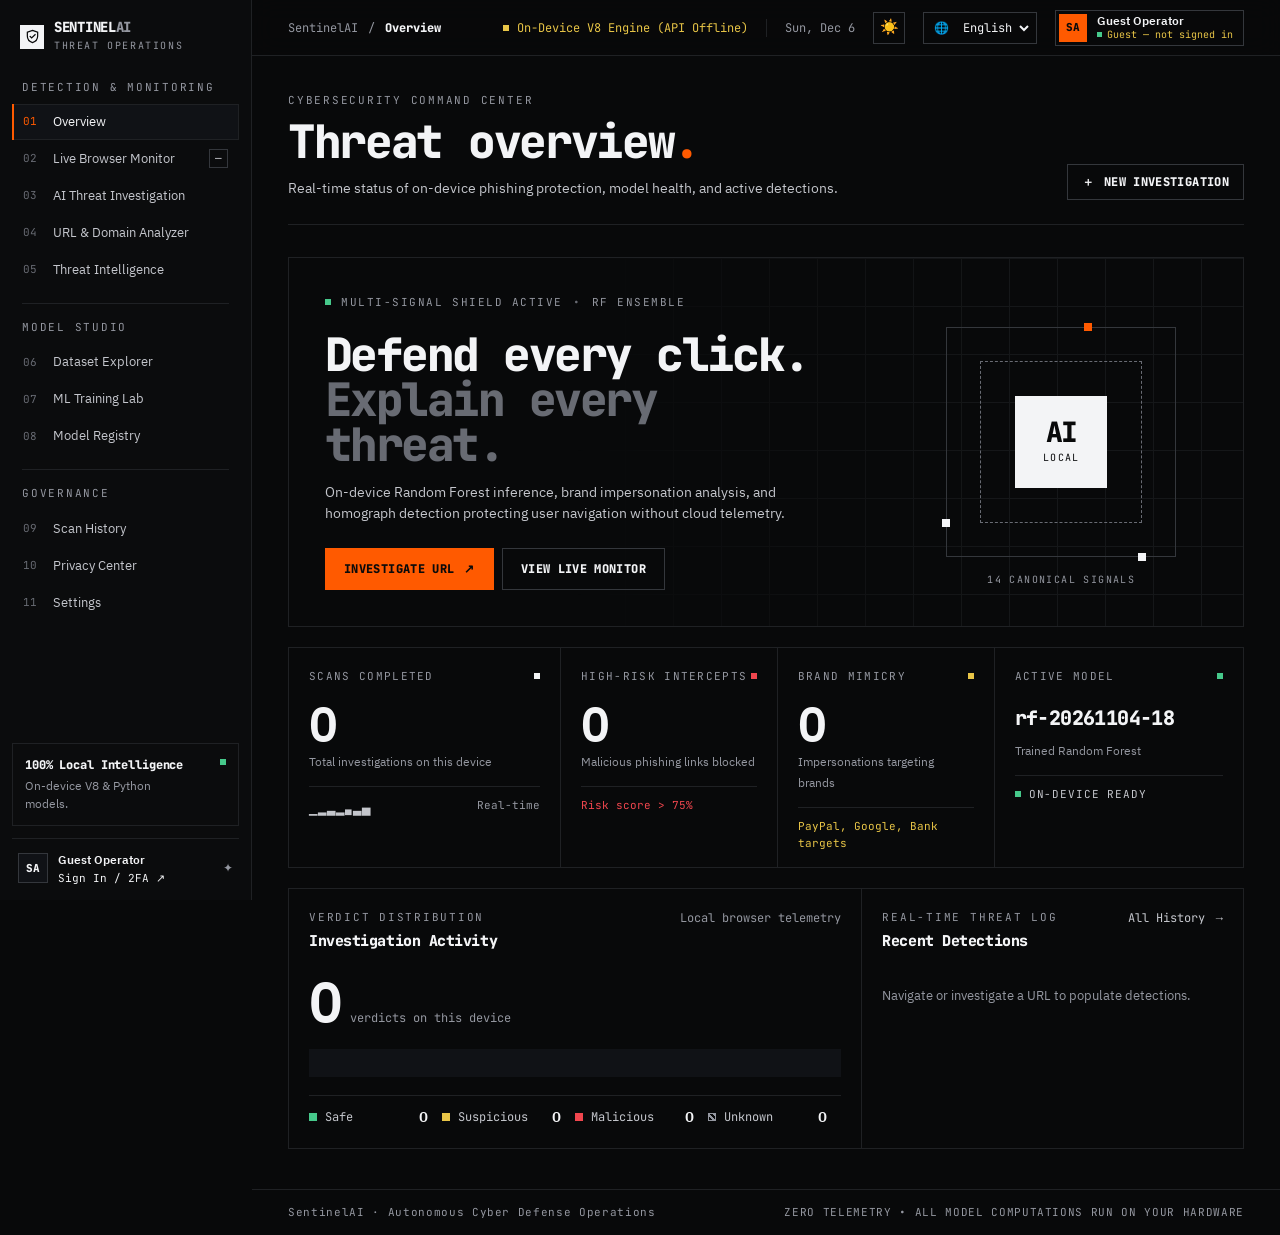
==== commit 1b3f29e5: "message" ====
--- a/dashboard/index.html
+++ b/dashboard/index.html
@@ -5,6 +5,7 @@
   <meta name="viewport" content="width=device-width, initial-scale=1">
   <meta name="theme-color" content="#08090a">
   <title>SentinelAI · Security Command Center</title>
+  <script src="../assets/js/theme-init.js"></script>
   <link rel="stylesheet" href="dashboard.css">
 </head>
 <body>
@@ -21,25 +22,25 @@
         <span><strong>Sentinel<span>AI</span></strong><small>THREAT OPERATIONS</small></span>
       </a>
 
-      <div class="workspace-label">DETECTION & MONITORING</div>
+      <div class="workspace-label" data-i18n="section.detection">DETECTION & MONITORING</div>
       <nav class="primary-nav" aria-label="Main navigation">
-        <button class="nav-link active" data-view="overview"><span class="nav-icon">◈</span>Overview</button>
-        <button class="nav-link" data-view="monitor"><span class="nav-icon">⌁</span>Live Browser Monitor<span id="monitor-count" class="nav-count">—</span></button>
-        <button class="nav-link" data-view="investigate"><span class="nav-icon">✳</span>AI Threat Investigation</button>
-        <button class="nav-link" data-view="analyzer"><span class="nav-icon">⌕</span>URL & Domain Analyzer</button>
-        <button class="nav-link" data-view="intel"><span class="nav-icon">⚡</span>Threat Intelligence</button>
+        <button class="nav-link active" data-view="overview"><span class="nav-icon">◈</span><span data-i18n="nav.overview">Overview</span></button>
+        <button class="nav-link" data-view="monitor"><span class="nav-icon">⌁</span><span data-i18n="nav.monitor">Live Browser Monitor</span><span id="monitor-count" class="nav-count">—</span></button>
+        <button class="nav-link" data-view="investigate"><span class="nav-icon">✳</span><span data-i18n="nav.investigate">AI Threat Investigation</span></button>
+        <button class="nav-link" data-view="analyzer"><span class="nav-icon">⌕</span><span data-i18n="nav.analyzer">URL & Domain Analyzer</span></button>
+        <button class="nav-link" data-view="intel"><span class="nav-icon">⚡</span><span data-i18n="nav.intel">Threat Intelligence</span></button>
 
         <div class="nav-divider"></div>
-        <div class="workspace-label">MODEL STUDIO</div>
-        <button class="nav-link" data-view="datasets"><span class="nav-icon">▤</span>Dataset Explorer</button>
-        <button class="nav-link" data-view="training"><span class="nav-icon">⌘</span>ML Training Lab</button>
-        <button class="nav-link" data-view="registry"><span class="nav-icon">◫</span>Model Registry</button>
+        <div class="workspace-label" data-i18n="section.studio">MODEL STUDIO</div>
+        <button class="nav-link" data-view="datasets"><span class="nav-icon">▤</span><span data-i18n="nav.datasets">Dataset Explorer</span></button>
+        <button class="nav-link" data-view="training"><span class="nav-icon">⌘</span><span data-i18n="nav.training">ML Training Lab</span></button>
+        <button class="nav-link" data-view="registry"><span class="nav-icon">◫</span><span data-i18n="nav.registry">Model Registry</span></button>
 
         <div class="nav-divider"></div>
-        <div class="workspace-label">GOVERNANCE</div>
-        <button class="nav-link" data-view="history"><span class="nav-icon">◷</span>Scan History</button>
-        <button class="nav-link" data-view="privacy"><span class="nav-icon">🛡</span>Privacy Center</button>
-        <button class="nav-link" data-view="settings"><span class="nav-icon">⚙</span>Settings</button>
+        <div class="workspace-label" data-i18n="section.governance">GOVERNANCE</div>
+        <button class="nav-link" data-view="history"><span class="nav-icon">◷</span><span data-i18n="nav.history">Scan History</span></button>
+        <button class="nav-link" data-view="privacy"><span class="nav-icon">🛡</span><span data-i18n="nav.privacy">Privacy Center</span></button>
+        <button class="nav-link" data-view="settings"><span class="nav-icon">⚙</span><span data-i18n="nav.settings">Settings</span></button>
       </nav>
 
       <div class="sidebar-bottom">
@@ -48,7 +49,7 @@
           <div><strong>100% Local Intelligence</strong><small>On-device V8 & Python models.</small></div>
           <i class="status-orb"></i>
         </div>
-        <div class="user-chip" id="operator-user-chip" style="cursor:pointer;" onclick="handleUserChipClick()">
+        <div class="user-chip" id="operator-user-chip" style="cursor:pointer;" role="button" tabindex="0" aria-controls="profile-drawer">
           <span class="avatar" id="operator-avatar">SA</span>
           <div style="flex:1; overflow:hidden;">
             <strong id="operator-name" style="display:block; white-space:nowrap; text-overflow:ellipsis; overflow:hidden;">Operator Active</strong>
@@ -74,7 +75,25 @@
           </div>
           <span class="topbar-divider"></span>
           <time id="today-label"></time>
-          <button class="avatar avatar-small" title="SentinelAI Console">SA</button>
+          <button id="theme-toggle" class="theme-toggle" type="button" aria-label="Switch to light theme" data-i18n-aria="theme.toLight">
+            <span class="theme-icon" aria-hidden="true">☀️</span>
+          </button>
+          <label class="lang-select" title="Language">
+            <span class="lang-globe" aria-hidden="true">🌐</span>
+            <select id="lang-select" aria-label="Language">
+              <option value="en">English</option>
+              <option value="hi">हिंदी</option>
+              <option value="gu">ગુજરાતી</option>
+              <option value="es">Español</option>
+            </select>
+          </label>
+          <button id="profile-badge" class="profile-badge" type="button" aria-haspopup="dialog" aria-expanded="false" aria-controls="profile-drawer">
+            <span class="avatar" id="profile-badge-avatar">SA</span>
+            <span class="profile-badge-text">
+              <strong id="profile-badge-name">Guest Operator</strong>
+              <small id="profile-badge-status" class="is-guest"><i class="status-orb"></i><span data-i18n="status.guest">Guest — not signed in</span></small>
+            </span>
+          </button>
         </div>
       </header>
 
@@ -89,7 +108,7 @@
               <h1>Threat overview<span class="heading-dot">.</span></h1>
               <p class="page-subtitle">Real-time status of on-device phishing protection, model health, and active detections.</p>
             </div>
-            <button class="button button-quiet" data-go="investigate"><span>＋</span> New Investigation</button>
+            <button class="button button-quiet" data-go="investigate"><span>＋</span> <span data-i18n="action.newInvestigation">New Investigation</span></button>
           </div>
 
           <div class="hero-panel">
@@ -101,8 +120,8 @@
               <h2>Defend every click.<br><span>Explain every threat.</span></h2>
               <p>On-device Random Forest inference, brand impersonation analysis, and homograph detection protecting user navigation without cloud telemetry.</p>
               <div class="hero-cta-group">
-                <button class="button button-primary" data-go="investigate">Investigate URL <span>↗</span></button>
-                <button class="button button-secondary" data-go="monitor">View Live Monitor</button>
+                <button class="button button-primary" data-go="investigate"><span data-i18n="action.investigateUrl">Investigate URL</span> <span>↗</span></button>
+                <button class="button button-secondary" data-go="monitor" data-i18n="action.viewMonitor">View Live Monitor</button>
               </div>
             </div>
             <div class="hero-orbit">
@@ -156,8 +175,8 @@
               </div>
               <div class="chart-wrap"><canvas id="activity-chart" aria-label="Investigation activity chart"></canvas></div>
               <div class="chart-legend">
-                <span><i class="legend-dot green-dot"></i>Safe</span>
-                <span><i class="legend-dot amber-dot"></i>Suspicious</span>
+                <span><i class="legend-dot green-dot"></i><span data-i18n="verdict.safe">Safe</span></span>
+                <span><i class="legend-dot amber-dot"></i><span data-i18n="verdict.suspicious">Suspicious</span></span>
                 <span><i class="legend-dot red-dot"></i>Malicious</span>
                 <span><i class="legend-dot slate-dot"></i>Unknown</span>
               </div>
@@ -166,7 +185,7 @@
             <article class="panel signal-panel">
               <div class="panel-heading">
                 <div><p class="eyebrow">REAL-TIME THREAT LOG</p><h3>Recent Detections</h3></div>
-                <button class="text-button" data-go="history">All History <span>→</span></button>
+                <button class="text-button" data-go="history"><span data-i18n="action.allHistory">All History</span> <span>→</span></button>
               </div>
               <div id="overview-recent" class="recent-list">
                 <div class="empty-state compact">Navigate in your browser to populate live threat detections.</div>
@@ -238,7 +257,7 @@
                     <span class="input-prefix">↗</span>
                     <input id="investigate-url" name="url" type="url" placeholder="http://security-paypal-login-verify.xyz/signin.htm" autocomplete="url" required maxlength="4096">
                     <button class="button button-primary" type="submit">
-                      <span class="scan-label">Run Investigation</span>
+                      <span class="scan-label" data-i18n="action.runInvestigation">Run Investigation</span>
                       <span class="button-arrow">→</span>
                     </button>
                   </div>
@@ -289,7 +308,7 @@
                 <div class="url-input-wrap">
                   <span class="input-prefix">⌕</span>
                   <input id="analyzer-url" type="text" placeholder="https://www.paypal.com.account-update.xyz/login.php?user=123" required>
-                  <button class="button button-primary" type="submit">Analyze Structure</button>
+                  <button class="button button-primary" type="submit" data-i18n="action.analyze">Analyze Structure</button>
                 </div>
               </form>
             </article>
@@ -710,10 +729,22 @@
               </div>
               <div class="setting-row">
                 <div>
-                  <strong>Light Theme</strong>
-                  <p>Toggle between dark operations console and light workspace.</p>
+                  <strong data-i18n="settings.theme">Light Theme</strong>
+                  <p data-i18n="settings.themeDesc">Toggle between dark operations console and light workspace.</p>
                 </div>
                 <button id="settings-theme-toggle" class="switch" role="switch" aria-checked="false" aria-label="Toggle theme"><span></span></button>
+              </div>
+              <div class="setting-row">
+                <div>
+                  <strong data-i18n="settings.language">Interface Language</strong>
+                  <p data-i18n="settings.languageDesc">Translate navigation, actions, and status badges instantly.</p>
+                </div>
+                <select id="settings-lang-select" class="key-input" aria-label="Language" style="width:auto;">
+                  <option value="en">English</option>
+                  <option value="hi">हिंदी (Hindi)</option>
+                  <option value="gu">ગુજરાતી (Gujarati)</option>
+                  <option value="es">Español</option>
+                </select>
               </div>
             </article>
           </div>
@@ -726,6 +757,71 @@
       </footer>
     </main>
   </div>
+
+  <!-- User profile drawer -->
+  <div id="drawer-scrim" class="drawer-scrim" aria-hidden="true"></div>
+  <aside id="profile-drawer" class="profile-drawer" role="dialog" aria-modal="true" aria-labelledby="profile-drawer-title" aria-hidden="true">
+    <div class="drawer-head">
+      <p class="eyebrow" id="profile-drawer-title" data-i18n="profile.title">User Profile</p>
+      <button id="profile-close" class="drawer-close" type="button" aria-label="Close profile" data-i18n-aria="profile.close">✕</button>
+    </div>
+    <div class="drawer-body">
+      <div class="drawer-identity">
+        <span class="avatar" id="profile-avatar">SA</span>
+        <div>
+          <h2 id="profile-name">Guest Operator</h2>
+          <span class="role-badge" id="profile-role" data-role="guest">GUEST</span>
+        </div>
+      </div>
+
+      <section class="drawer-section">
+        <p class="eyebrow" data-i18n="profile.account">Account Details</p>
+        <div class="drawer-row"><span data-i18n="profile.fullName">Full Name</span><strong id="profile-fullname">—</strong></div>
+        <div class="drawer-row"><span data-i18n="profile.role">Role</span><strong id="profile-role-text">—</strong></div>
+        <div class="drawer-row"><span data-i18n="profile.joined">Joined</span><strong id="profile-joined">—</strong></div>
+      </section>
+
+      <section class="drawer-section">
+        <p class="eyebrow" data-i18n="profile.channels">Verified Channels</p>
+        <div class="drawer-row"><span data-i18n="profile.email">Email</span><strong id="profile-email">—</strong></div>
+        <div class="drawer-row"><span data-i18n="profile.phone">Mobile</span><strong id="profile-phone">—</strong></div>
+      </section>
+
+      <section class="drawer-section">
+        <p class="eyebrow" data-i18n="profile.quota">Token &amp; Scan Quota</p>
+        <div class="quota-head">
+          <strong id="profile-quota-label">—</strong>
+          <small id="profile-quota-tier">—</small>
+        </div>
+        <div class="quota-track" id="profile-quota-track"><span id="profile-quota-fill"></span></div>
+        <p class="quota-note" id="profile-quota-note"></p>
+      </section>
+
+      <section class="drawer-section">
+        <p class="eyebrow" data-i18n="profile.security">Security Health</p>
+        <div class="security-row">
+          <p class="security-status" id="profile-2fa-status"><b>●</b> <span></span></p>
+          <button id="profile-2fa-toggle" class="switch" role="switch" aria-checked="false" aria-label="Two-factor authentication"><span></span></button>
+        </div>
+        <form class="twofa-confirm" id="profile-2fa-confirm">
+          <input id="profile-2fa-password" class="key-input" type="password" autocomplete="current-password" placeholder="Confirm password to disable" data-i18n-placeholder="profile.confirmPassword">
+          <button class="button button-small button-quiet" type="submit" data-i18n="action.confirm">Confirm</button>
+        </form>
+      </section>
+
+      <section class="drawer-section">
+        <p class="eyebrow" data-i18n="profile.session">Active Session Key</p>
+        <div class="session-key">
+          <code id="profile-session-key">—</code>
+          <button id="profile-copy-token" type="button" data-i18n="action.copyToken">Copy Token</button>
+        </div>
+      </section>
+    </div>
+    <div class="drawer-actions">
+      <button id="profile-view-history" class="button button-quiet" type="button" data-i18n="action.viewHistory">View My Scan History</button>
+      <button id="profile-signout" class="button button-signout" type="button" data-i18n="action.signOut">Sign Out</button>
+    </div>
+  </aside>
 
   <!-- Dependencies loaded for standalone client execution -->
   <script src="../ml/features.js"></script>
--- a/dashboard/dashboard.css
+++ b/dashboard/dashboard.css
@@ -35,15 +35,17 @@
 
   --canvas: #08090a;
   --sidebar: #0b0c0d;
-  --card: #121316;
-  --card-hi: #17181c;
+  --card: #101216;
+  --card-hi: #16181d;
   --line: #1f2124;
   --line-hi: #34373c;
-
-  --ink: #ededed;
-  --ink-2: #a1a3a8;
-  --ink-3: #6b6e75;
-  --ink-4: #3a3d42;
+  --topbar-glass: rgba(8, 9, 10, 0.88);
+  --scrim: rgba(0, 0, 0, 0.6);
+
+  --ink: #f3f4f6;
+  --ink-2: #c4c6cc;
+  --ink-3: #9497a0;
+  --ink-4: #686b73;
 
   --accent: #ff5a00;
   --accent-hi: #ff7a2e;
@@ -52,7 +54,7 @@
   --safe: #46c98b;
   --warn: #e8c547;
   --danger: #f0464e;
-  --unknown: #6b6e75;
+  --unknown: #9497a0;
 
   --mono: "JetBrains Mono", ui-monospace, monospace;
   --sans: "IBM Plex Sans", "Helvetica Neue", Arial, sans-serif;
@@ -203,7 +205,7 @@
   display: block;
   margin-top: 4px;
   font-family: var(--mono);
-  font-size: 9px;
+  font-size: 10px;
   letter-spacing: 0.14em;
   color: var(--ink-3);
 }
@@ -211,7 +213,7 @@
 .workspace-label {
   padding: 0 10px 8px;
   font-family: var(--mono);
-  font-size: 10px;
+  font-size: 11px;
   letter-spacing: 0.14em;
   color: var(--ink-4);
 }
@@ -275,7 +277,7 @@
   counter-increment: nav;
   content: counter(nav, decimal-leading-zero);
   font-family: var(--mono);
-  font-size: 10px;
+  font-size: 11px;
   color: var(--ink-4);
 }
 
@@ -292,7 +294,7 @@
   padding: 0 5px;
   border: 1px solid var(--line-hi);
   font-family: var(--mono);
-  font-size: 10px;
+  font-size: 11px;
   color: var(--ink-2);
 }
 
@@ -331,14 +333,14 @@
 .privacy-card strong {
   font-family: var(--mono);
   font-weight: 800;
-  font-size: 11px;
+  font-size: 12px;
   letter-spacing: -0.01em;
 }
 
 .privacy-card small {
   margin-top: 3px;
   max-width: 170px;
-  font-size: 11px;
+  font-size: 12px;
   color: var(--ink-3);
 }
 
@@ -364,7 +366,7 @@
 .user-chip small {
   margin-top: 1px;
   font-family: var(--mono);
-  font-size: 10px;
+  font-size: 11px;
   color: var(--ink-3);
 }
 
@@ -379,7 +381,7 @@
   color: var(--ink);
   font-family: var(--mono);
   font-weight: 800;
-  font-size: 10px;
+  font-size: 11px;
 }
 
 .avatar-small {
@@ -424,7 +426,7 @@
   justify-content: space-between;
   padding: 0 36px;
   border-bottom: 1px solid var(--line);
-  background: rgba(8, 9, 10, 0.88);
+  background: var(--topbar-glass);
   backdrop-filter: blur(12px);
   -webkit-backdrop-filter: blur(12px);
 }
@@ -453,7 +455,7 @@
   align-items: center;
   gap: 18px;
   font-family: var(--mono);
-  font-size: 11px;
+  font-size: 12px;
   color: var(--ink-3);
 }
 
@@ -553,7 +555,7 @@
 .eyebrow {
   margin: 0 0 10px;
   font-family: var(--mono);
-  font-size: 10px;
+  font-size: 11px;
   font-weight: 400;
   letter-spacing: 0.14em;
   text-transform: uppercase;
@@ -593,7 +595,7 @@
 
 .panel-meta {
   font-family: var(--mono);
-  font-size: 11px;
+  font-size: 12px;
   color: var(--ink-3);
 }
 
@@ -612,7 +614,7 @@
   background: transparent;
   font-family: var(--mono);
   font-weight: 800;
-  font-size: 11px;
+  font-size: 12px;
   letter-spacing: 0.03em;
   text-transform: uppercase;
   white-space: nowrap;
@@ -661,7 +663,7 @@
 .button-small {
   min-height: 30px;
   padding: 0 10px;
-  font-size: 10px;
+  font-size: 11px;
 }
 
 .button-danger {
@@ -679,7 +681,7 @@
   border: 0;
   background: transparent;
   font-family: var(--mono);
-  font-size: 11px;
+  font-size: 12px;
   color: var(--ink-2);
   transition: color 120ms linear;
 }
@@ -818,7 +820,7 @@
   align-items: center;
   gap: 10px;
   font-family: var(--mono);
-  font-size: 10px;
+  font-size: 11px;
   letter-spacing: 0.14em;
   color: var(--ink-3);
 }
@@ -923,7 +925,7 @@
 .orbit-core small {
   margin-top: 4px;
   font-family: var(--mono);
-  font-size: 9px;
+  font-size: 10px;
   letter-spacing: 0.14em;
 }
 
@@ -944,7 +946,7 @@
   width: 100%;
   text-align: center;
   font-family: var(--mono);
-  font-size: 9px;
+  font-size: 10px;
   letter-spacing: 0.14em;
   color: var(--ink-3);
 }
@@ -979,7 +981,7 @@
   align-items: center;
   justify-content: space-between;
   font-family: var(--mono);
-  font-size: 10px;
+  font-size: 11px;
   letter-spacing: 0.12em;
   text-transform: uppercase;
   color: var(--ink-3);
@@ -1039,7 +1041,7 @@
   padding-top: 10px;
   border-top: 1px solid var(--line);
   font-family: var(--mono);
-  font-size: 10px;
+  font-size: 11px;
   color: var(--ink-3);
 }
 
@@ -1057,7 +1059,7 @@
   display: flex;
   align-items: center;
   gap: 8px;
-  font-size: 10px;
+  font-size: 11px;
   letter-spacing: 0.08em;
   color: var(--ink-2);
 }
@@ -1124,7 +1126,7 @@
 
 .dist-total span {
   font-family: var(--mono);
-  font-size: 11px;
+  font-size: 12px;
   color: var(--ink-3);
 }
 
@@ -1175,7 +1177,7 @@
   background: var(--ink);
   color: var(--canvas);
   font-family: var(--mono);
-  font-size: 11px;
+  font-size: 12px;
   white-space: nowrap;
   opacity: 0;
   transform: translate3d(0, 4px, 0);
@@ -1204,7 +1206,7 @@
   gap: 8px;
   padding-top: 10px;
   font-family: var(--mono);
-  font-size: 11px;
+  font-size: 12px;
   color: var(--ink-2);
 }
 
@@ -1275,7 +1277,7 @@
 .recent-scan-item > div:first-child div {
   margin-top: 2px;
   font-family: var(--mono);
-  font-size: 10px;
+  font-size: 11px;
   color: var(--ink-3);
 }
 
@@ -1289,7 +1291,7 @@
 
 .recent-time {
   font-family: var(--mono);
-  font-size: 10px;
+  font-size: 11px;
   color: var(--ink-3);
 }
 
@@ -1311,7 +1313,7 @@
   border: 1px solid currentColor;
   font-family: var(--mono);
   font-weight: 800;
-  font-size: 10px;
+  font-size: 11px;
   letter-spacing: 0.08em;
   text-transform: uppercase;
   white-space: nowrap;
@@ -1337,7 +1339,7 @@
   border: 1px solid var(--line-hi);
   font-family: var(--mono);
   font-weight: 400;
-  font-size: 10px;
+  font-size: 11px;
   letter-spacing: 0.1em;
   text-transform: uppercase;
   color: var(--ink-2);
@@ -1355,7 +1357,7 @@
   border: 1px solid currentColor;
   font-family: var(--mono);
   font-weight: 800;
-  font-size: 10px;
+  font-size: 11px;
   letter-spacing: 0.08em;
   text-transform: uppercase;
 }
@@ -1441,7 +1443,7 @@
   border-bottom: 1px solid var(--line-hi);
   font-family: var(--mono);
   font-weight: 400;
-  font-size: 10px;
+  font-size: 11px;
   letter-spacing: 0.12em;
   text-transform: uppercase;
   color: var(--ink-3);
@@ -1485,7 +1487,7 @@
   border: 1px solid currentColor;
   font-family: var(--mono);
   font-weight: 800;
-  font-size: 10px;
+  font-size: 11px;
   text-transform: uppercase;
 }
 
@@ -1519,7 +1521,7 @@
   display: block;
   margin: 18px 0 8px;
   font-family: var(--mono);
-  font-size: 10px;
+  font-size: 11px;
   letter-spacing: 0.12em;
   text-transform: uppercase;
   color: var(--ink-3);
@@ -1702,7 +1704,7 @@
   padding: 7px 0;
   border-bottom: 1px solid var(--line);
   font-family: var(--mono);
-  font-size: 11px;
+  font-size: 12px;
   color: var(--ink-2);
   text-overflow: ellipsis;
   white-space: nowrap;
@@ -1726,7 +1728,7 @@
   padding: 3px 8px;
   font-family: var(--mono);
   font-weight: 800;
-  font-size: 11px;
+  font-size: 12px;
   letter-spacing: 0.08em;
 }
 
@@ -1769,7 +1771,7 @@
   flex: 0 0 auto;
   font-family: var(--mono);
   font-weight: 800;
-  font-size: 10px;
+  font-size: 11px;
   letter-spacing: 0.12em;
   color: var(--ink);
 }
@@ -1787,7 +1789,7 @@
 .signal-severity {
   font-family: var(--mono);
   font-weight: 800;
-  font-size: 10px;
+  font-size: 11px;
   color: var(--danger);
 }
 
@@ -1801,7 +1803,7 @@
   align-items: center;
   margin: 8px 0;
   font-family: var(--mono);
-  font-size: 11px;
+  font-size: 12px;
   color: var(--ink-2);
 }
 
@@ -1836,7 +1838,7 @@
 .feature-cell small {
   display: block;
   font-family: var(--mono);
-  font-size: 10px;
+  font-size: 11px;
   color: var(--ink-3);
 }
 
@@ -1876,7 +1878,7 @@
 
 .analyzer-results table td:first-child {
   font-family: var(--mono);
-  font-size: 11px;
+  font-size: 12px;
   letter-spacing: 0.04em;
 }
 
@@ -1952,7 +1954,7 @@
 
 .intel-badge {
   font-family: var(--mono);
-  font-size: 10px;
+  font-size: 11px;
   letter-spacing: 0.14em;
   color: var(--ink-3);
 }
@@ -2108,7 +2110,7 @@
   gap: 10px;
   padding-top: 12px;
   font-family: var(--mono);
-  font-size: 11px;
+  font-size: 12px;
   color: var(--ink-3);
 }
 
@@ -2293,7 +2295,7 @@
 
 .metric-item small {
   font-family: var(--mono);
-  font-size: 10px;
+  font-size: 11px;
   letter-spacing: 0.1em;
   color: var(--ink-3);
 }
@@ -2322,7 +2324,7 @@
   padding: 3px 8px;
   border: 1px solid var(--line-hi);
   font-family: var(--mono);
-  font-size: 11px;
+  font-size: 12px;
   color: var(--ink-2);
   text-overflow: ellipsis;
   white-space: nowrap;
@@ -2359,7 +2361,7 @@
 .compare-form label {
   width: 32%;
   font-family: var(--mono);
-  font-size: 10px;
+  font-size: 11px;
   letter-spacing: 0.12em;
   text-transform: uppercase;
   color: var(--ink-3);
@@ -2413,7 +2415,7 @@
   flex-direction: column;
   gap: 6px;
   font-family: var(--mono);
-  font-size: 10px;
+  font-size: 11px;
   letter-spacing: 0.12em;
   text-transform: uppercase;
   color: var(--ink-3);
@@ -2479,7 +2481,7 @@
 
 .step-num {
   font-family: var(--mono);
-  font-size: 11px;
+  font-size: 12px;
   color: var(--accent);
 }
 
@@ -2504,7 +2506,7 @@
   flex-direction: column;
   gap: 6px;
   font-family: var(--mono);
-  font-size: 10px;
+  font-size: 11px;
   letter-spacing: 0.12em;
   text-transform: uppercase;
   color: var(--ink-3);
@@ -2658,7 +2660,7 @@
   padding: 14px 36px;
   border-top: 1px solid var(--line);
   font-family: var(--mono);
-  font-size: 10px;
+  font-size: 11px;
   letter-spacing: 0.06em;
   color: var(--ink-4);
 }
@@ -2671,33 +2673,39 @@
    Light theme (Settings > Console display)
    ========================================================================== */
 
-body.light-theme {
+:root[data-theme="light"] {
   color-scheme: light;
-  --canvas: #f4f3ef;
-  --sidebar: #eceae4;
+  --canvas: #f8f9fa;
+  --sidebar: #f1f5f9;
   --card: #ffffff;
-  --card-hi: #f9f8f5;
-  --line: #dcdad3;
-  --line-hi: #bdbab2;
-  --ink: #111214;
-  --ink-2: #4a4c52;
-  --ink-3: #7a7c82;
-  --ink-4: #a9aaae;
-  --accent: #e64f00;
+  --card-hi: #f8fafc;
+  --line: #e2e8f0;
+  --line-hi: #cbd5e1;
+  --topbar-glass: rgba(248, 249, 250, 0.9);
+  --scrim: rgba(15, 23, 42, 0.35);
+  --ink: #0f172a;
+  --ink-2: #334155;
+  --ink-3: #475569;
+  --ink-4: #64748b;
+  --accent: #e04f00;
   --accent-hi: #ff5a00;
   --accent-ink: #ffffff;
-  --safe: #17855a;
-  --warn: #a37800;
-  --danger: #d0303a;
-  --unknown: #7a7c82;
-}
-
-body.light-theme .topbar {
-  background: rgba(244, 243, 239, 0.9);
-}
-
-body.light-theme .brand-mark svg {
+  --safe: #15803d;
+  --warn: #a16207;
+  --danger: #dc2626;
+  --unknown: #475569;
+}
+
+:root[data-theme="light"] .brand-mark svg {
   stroke: var(--canvas);
+}
+
+/* Cross-fade surfaces when the theme flips; nothing animates on first paint
+   because theme-init.js sets data-theme before this stylesheet applies. */
+body,
+.sidebar,
+.topbar {
+  transition: background-color 240ms linear, border-color 240ms linear, color 240ms linear;
 }
 
 body.reduce-motion *,
@@ -2938,3 +2946,723 @@
     width: 100%;
   }
 }
+
+/* ==========================================================================
+   Legibility + motion layer
+   Brighter secondary text, wider tracking on tiny mono labels, and a
+   restrained set of entrance / hover animations. Every animation here is
+   neutralised by the reduced-motion rules above.
+   ========================================================================== */
+
+body {
+  text-rendering: optimizeLegibility;
+}
+
+.eyebrow,
+.workspace-label,
+.brand small {
+  font-weight: 400;
+  letter-spacing: 0.16em;
+  color: var(--ink-3);
+}
+
+.page-subtitle,
+.panel > p,
+.panel-text,
+.dataset-banner p,
+.monitor-banner p,
+.registry-banner p {
+  line-height: 1.65;
+  color: var(--ink-2);
+}
+
+.breadcrumbs b {
+  color: var(--ink-3);
+}
+
+.app-footer {
+  color: var(--ink-3);
+}
+
+/* Page title: hard wipe in, then the accent dot blinks like a cursor */
+.view.active h1 {
+  animation: title-wipe 720ms var(--snap) both;
+}
+
+.view.active .heading-dot {
+  display: inline-block;
+  animation: dot-drop 600ms var(--kick) 420ms both, cursor-blink 1.1s steps(1, end) 1.2s infinite;
+}
+
+@keyframes title-wipe {
+  from { clip-path: inset(0 100% 0 0); transform: translate3d(-8px, 0, 0); }
+  to { clip-path: inset(0 0 0 0); transform: none; }
+}
+
+@keyframes dot-drop {
+  from { opacity: 0; transform: translate3d(0, -14px, 0); }
+  to { opacity: 1; transform: none; }
+}
+
+@keyframes cursor-blink {
+  0%, 60% { opacity: 1; }
+  61%, 100% { opacity: 0.25; }
+}
+
+.view.active .eyebrow {
+  animation: track-in 640ms var(--snap) both;
+}
+
+@keyframes track-in {
+  from { opacity: 0; letter-spacing: 0.4em; }
+  to { opacity: 1; }
+}
+
+/* Sidebar: staggered slide-in on load, active bar grows from the middle */
+.primary-nav .nav-link {
+  animation: nav-in 480ms var(--snap) both;
+}
+
+.primary-nav .nav-link:nth-child(1) { animation-delay: 40ms; }
+.primary-nav .nav-link:nth-child(2) { animation-delay: 80ms; }
+.primary-nav .nav-link:nth-child(3) { animation-delay: 120ms; }
+.primary-nav .nav-link:nth-child(4) { animation-delay: 160ms; }
+.primary-nav .nav-link:nth-child(5) { animation-delay: 200ms; }
+.primary-nav .nav-link:nth-child(n + 6) { animation-delay: 240ms; }
+
+@keyframes nav-in {
+  from { opacity: 0; transform: translate3d(-12px, 0, 0); }
+  to { opacity: 1; transform: none; }
+}
+
+.nav-link.active::before {
+  animation: bar-grow 360ms var(--snap) both;
+}
+
+@keyframes bar-grow {
+  from { transform: scaleY(0); }
+  to { transform: scaleY(1); }
+}
+
+.nav-link:hover .nav-icon::before {
+  color: var(--ink-2);
+}
+
+/* Panels and banners: hairline brightens on hover */
+.panel,
+.dataset-banner,
+.monitor-banner,
+.registry-banner {
+  transition: border-color 200ms linear, background-color 200ms linear;
+}
+
+.panel:hover {
+  border-color: var(--line-hi);
+}
+
+.dataset-banner,
+.monitor-banner,
+.registry-banner {
+  position: relative;
+  overflow: hidden;
+}
+
+.dataset-banner::after,
+.monitor-banner::after,
+.registry-banner::after {
+  content: "";
+  position: absolute;
+  inset: 0 auto 0 0;
+  width: 40%;
+  background: linear-gradient(90deg, rgba(255, 90, 0, 0.09), transparent);
+  pointer-events: none;
+  animation: banner-sweep 1.4s var(--snap) 300ms both;
+}
+
+@keyframes banner-sweep {
+  from { transform: translate3d(-100%, 0, 0); opacity: 1; }
+  to { transform: translate3d(250%, 0, 0); opacity: 0; }
+}
+
+/* Primary button: light sweep across on hover */
+.button-primary {
+  position: relative;
+  overflow: hidden;
+}
+
+.button-primary::after {
+  content: "";
+  position: absolute;
+  inset: 0;
+  background: linear-gradient(110deg, transparent 30%, rgba(255, 255, 255, 0.35) 50%, transparent 70%);
+  transform: translate3d(-120%, 0, 0);
+  pointer-events: none;
+}
+
+.button-primary:hover::after {
+  transform: translate3d(120%, 0, 0);
+  transition: transform 700ms var(--snap);
+}
+
+/* Dataset list */
+.dataset-item {
+  cursor: pointer;
+  transition: background-color 160ms linear, padding-left 220ms var(--snap) !important;
+  animation: rise 420ms var(--snap) both;
+}
+
+.dataset-item:nth-child(2) { animation-delay: 70ms; }
+.dataset-item:nth-child(3) { animation-delay: 140ms; }
+.dataset-item:nth-child(n + 4) { animation-delay: 210ms; }
+
+.dataset-item:hover {
+  padding-left: 18px !important;
+}
+
+.dataset-item.selected::before {
+  animation: bar-grow 320ms var(--snap) both;
+}
+
+/* Dataset quality: labelled stat tiles instead of one dim run-on line */
+.dataset-stats {
+  display: grid;
+  grid-template-columns: repeat(auto-fill, minmax(160px, 1fr));
+  gap: 1px;
+  border: 1px solid var(--line);
+  background: var(--line);
+}
+
+.dataset-stat {
+  display: flex;
+  flex-direction: column;
+  gap: 6px;
+  padding: 14px 16px;
+  background: var(--canvas);
+  animation: rise 460ms var(--snap) both;
+  transition: background-color 160ms linear;
+}
+
+.dataset-stat:hover {
+  background: var(--card);
+}
+
+.dataset-stat:nth-child(2) { animation-delay: 60ms; }
+.dataset-stat:nth-child(3) { animation-delay: 120ms; }
+.dataset-stat:nth-child(4) { animation-delay: 180ms; }
+.dataset-stat:nth-child(5) { animation-delay: 240ms; }
+
+.dataset-stat span {
+  font-family: var(--mono);
+  font-size: 11px;
+  letter-spacing: 0.14em;
+  text-transform: uppercase;
+  color: var(--ink-3);
+}
+
+.dataset-stat b {
+  font-family: var(--mono);
+  font-weight: 800;
+  font-size: 17px;
+  letter-spacing: -0.02em;
+  color: var(--ink);
+}
+
+.dataset-stat:last-child b {
+  font-family: var(--sans);
+  font-weight: 600;
+  font-size: 13px;
+  letter-spacing: 0;
+  line-height: 1.4;
+}
+
+/* Status orbs get a soft halo pulse alongside their blink */
+.status-orb {
+  box-shadow: 0 0 0 0 currentColor;
+}
+
+.connection .status-orb,
+.privacy-card .status-orb {
+  animation: orb-blink 2.4s steps(1, end) infinite, orb-halo 2.4s ease-out infinite;
+}
+
+.connection .status-orb { color: var(--safe); }
+.connection.offline .status-orb { color: var(--warn); }
+.privacy-card .status-orb { color: var(--safe); }
+
+@keyframes orb-halo {
+  0% { box-shadow: 0 0 0 0 color-mix(in srgb, currentColor 55%, transparent); }
+  70%, 100% { box-shadow: 0 0 0 7px transparent; }
+}
+
+/* ==========================================================================
+   Topbar controls: theme toggle, language selector, profile badge
+   ========================================================================== */
+
+.theme-toggle {
+  width: 32px;
+  height: 32px;
+  display: grid;
+  place-items: center;
+  padding: 0;
+  border: 1px solid var(--line-hi);
+  background: transparent;
+  color: var(--ink-2);
+  cursor: pointer;
+  font-size: 15px;
+  line-height: 1;
+  transition: border-color 120ms linear, color 120ms linear;
+}
+
+.theme-toggle:hover {
+  border-color: var(--ink);
+  color: var(--ink);
+}
+
+.theme-toggle .theme-icon {
+  display: inline-block;
+  transition: transform 420ms var(--snap);
+}
+
+.theme-toggle:active .theme-icon {
+  transform: rotate(-90deg) scale(0.85);
+}
+
+.lang-select {
+  position: relative;
+  display: flex;
+  align-items: center;
+  gap: 6px;
+  height: 32px;
+  padding: 0 4px 0 10px;
+  border: 1px solid var(--line-hi);
+  color: var(--ink-2);
+  transition: border-color 120ms linear;
+}
+
+.lang-select:hover,
+.lang-select:focus-within {
+  border-color: var(--ink);
+}
+
+.lang-select select {
+  height: 30px;
+  padding: 0 4px;
+  border: 0;
+  background: transparent;
+  color: var(--ink);
+  font-family: var(--mono);
+  font-size: 12px;
+  cursor: pointer;
+  outline: none;
+}
+
+.lang-select select option {
+  background: var(--card);
+  color: var(--ink);
+}
+
+.profile-badge {
+  display: flex;
+  align-items: center;
+  gap: 10px;
+  height: 36px;
+  padding: 0 10px 0 3px;
+  border: 1px solid var(--line-hi);
+  background: transparent;
+  color: var(--ink);
+  font-family: var(--sans);
+  text-align: left;
+  cursor: pointer;
+  transition: border-color 120ms linear, background-color 120ms linear;
+}
+
+.profile-badge:hover,
+.profile-badge[aria-expanded="true"] {
+  border-color: var(--accent);
+  background: var(--card);
+}
+
+.profile-badge .avatar {
+  width: 28px;
+  height: 28px;
+  border-color: var(--accent);
+  background: var(--accent);
+  color: var(--accent-ink);
+}
+
+.profile-badge-text {
+  display: flex;
+  flex-direction: column;
+  min-width: 0;
+  max-width: 160px;
+  line-height: 1.2;
+}
+
+.profile-badge-text strong {
+  overflow: hidden;
+  font-size: 12px;
+  font-weight: 600;
+  white-space: nowrap;
+  text-overflow: ellipsis;
+}
+
+.profile-badge-text small {
+  display: flex;
+  align-items: center;
+  gap: 5px;
+  font-family: var(--mono);
+  font-size: 10px;
+  color: var(--safe);
+  white-space: nowrap;
+}
+
+.profile-badge-text small.is-guest {
+  color: var(--warn);
+}
+
+.profile-badge-text small .status-orb {
+  width: 5px;
+  height: 5px;
+}
+
+/* ==========================================================================
+   User profile drawer
+   ========================================================================== */
+
+.drawer-scrim {
+  position: fixed;
+  z-index: 20;
+  inset: 0;
+  background: var(--scrim);
+  opacity: 0;
+  pointer-events: none;
+  transition: opacity 240ms linear;
+}
+
+.drawer-scrim.open {
+  opacity: 1;
+  pointer-events: auto;
+}
+
+.profile-drawer {
+  position: fixed;
+  z-index: 21;
+  top: 0;
+  right: 0;
+  bottom: 0;
+  width: min(420px, 100vw);
+  display: flex;
+  flex-direction: column;
+  border-left: 1px solid var(--line-hi);
+  background: var(--canvas);
+  transform: translate3d(100%, 0, 0);
+  visibility: hidden;
+  transition: transform 460ms var(--snap), visibility 0ms linear 460ms;
+}
+
+.profile-drawer.open {
+  transform: none;
+  visibility: visible;
+  transition: transform 460ms var(--snap), visibility 0ms;
+}
+
+.drawer-head {
+  display: flex;
+  align-items: center;
+  justify-content: space-between;
+  height: 56px;
+  padding: 0 20px;
+  border-bottom: 1px solid var(--line);
+}
+
+.drawer-close {
+  width: 32px;
+  height: 32px;
+  border: 1px solid var(--line-hi);
+  background: transparent;
+  color: var(--ink-2);
+  cursor: pointer;
+  transition: border-color 120ms linear, color 120ms linear;
+}
+
+.drawer-close:hover {
+  border-color: var(--ink);
+  color: var(--ink);
+}
+
+.drawer-body {
+  flex: 1;
+  overflow-y: auto;
+  padding: 20px;
+}
+
+.drawer-identity {
+  display: flex;
+  align-items: center;
+  gap: 14px;
+  padding-bottom: 20px;
+  border-bottom: 1px solid var(--line);
+}
+
+.drawer-identity .avatar {
+  width: 52px;
+  height: 52px;
+  border-color: var(--accent);
+  background: var(--accent);
+  color: var(--accent-ink);
+  font-size: 18px;
+}
+
+.drawer-identity h2 {
+  margin: 0 0 6px;
+  font-family: var(--mono);
+  font-size: 17px;
+  font-weight: 800;
+  color: var(--ink);
+  overflow-wrap: anywhere;
+}
+
+.role-badge {
+  display: inline-flex;
+  align-items: center;
+  height: 20px;
+  padding: 0 8px;
+  border: 1px solid var(--accent);
+  color: var(--accent);
+  font-family: var(--mono);
+  font-size: 10px;
+  font-weight: 800;
+  letter-spacing: 0.1em;
+}
+
+.role-badge[data-role="user"],
+.role-badge[data-role="guest"] {
+  border-color: var(--line-hi);
+  color: var(--ink-2);
+}
+
+.drawer-section {
+  padding: 18px 0;
+  border-bottom: 1px solid var(--line);
+}
+
+.drawer-section > .eyebrow {
+  margin: 0 0 12px;
+}
+
+.drawer-row {
+  display: flex;
+  align-items: baseline;
+  justify-content: space-between;
+  gap: 16px;
+  padding: 6px 0;
+  font-size: 13px;
+}
+
+.drawer-row > span {
+  flex: 0 0 auto;
+  color: var(--ink-3);
+}
+
+.drawer-row > strong {
+  min-width: 0;
+  font-family: var(--mono);
+  font-size: 12px;
+  font-weight: 400;
+  color: var(--ink);
+  text-align: right;
+  overflow-wrap: anywhere;
+}
+
+.verified-tick {
+  margin-left: 6px;
+  color: var(--safe);
+}
+
+.quota-head {
+  display: flex;
+  align-items: baseline;
+  justify-content: space-between;
+  margin-bottom: 8px;
+}
+
+.quota-head strong {
+  font-family: var(--mono);
+  font-size: 20px;
+  font-weight: 800;
+  color: var(--ink);
+}
+
+.quota-head small {
+  font-family: var(--mono);
+  font-size: 11px;
+  color: var(--ink-3);
+}
+
+.quota-track {
+  height: 6px;
+  background: var(--line);
+  overflow: hidden;
+}
+
+.quota-track span {
+  display: block;
+  height: 100%;
+  width: 0;
+  background: var(--accent);
+  transition: width 700ms var(--snap);
+}
+
+.quota-track[data-level="low"] span {
+  background: var(--danger);
+}
+
+.quota-note {
+  margin: 8px 0 0;
+  font-size: 11px;
+  color: var(--ink-3);
+}
+
+.security-row {
+  display: flex;
+  align-items: center;
+  justify-content: space-between;
+  gap: 14px;
+}
+
+.security-status {
+  margin: 0;
+  font-size: 12px;
+  line-height: 1.5;
+  color: var(--ink-2);
+}
+
+.security-status b {
+  color: var(--safe);
+  font-weight: 600;
+}
+
+.security-status.is-off b {
+  color: var(--warn);
+}
+
+.twofa-confirm {
+  display: none;
+  gap: 8px;
+  margin-top: 12px;
+}
+
+.twofa-confirm.show {
+  display: flex;
+}
+
+.twofa-confirm input {
+  flex: 1;
+  min-width: 0;
+}
+
+.session-key {
+  display: flex;
+  align-items: stretch;
+  border: 1px solid var(--line-hi);
+}
+
+.session-key code {
+  flex: 1;
+  min-width: 0;
+  padding: 9px 10px;
+  overflow: hidden;
+  font-family: var(--mono);
+  font-size: 12px;
+  color: var(--ink-2);
+  white-space: nowrap;
+  text-overflow: ellipsis;
+}
+
+.session-key button {
+  flex: 0 0 auto;
+  padding: 0 12px;
+  border: 0;
+  border-left: 1px solid var(--line-hi);
+  background: transparent;
+  color: var(--ink);
+  font-family: var(--mono);
+  font-size: 11px;
+  font-weight: 800;
+  letter-spacing: 0.06em;
+  cursor: pointer;
+  transition: background-color 120ms linear, color 120ms linear;
+}
+
+.session-key button:hover {
+  background: var(--ink);
+  color: var(--canvas);
+}
+
+.session-key button.copied {
+  background: var(--safe);
+  color: var(--canvas);
+}
+
+.drawer-actions {
+  display: grid;
+  gap: 8px;
+  padding: 16px 20px;
+  border-top: 1px solid var(--line);
+}
+
+.drawer-actions .button {
+  width: 100%;
+  justify-content: center;
+}
+
+.button-signout {
+  border-color: var(--danger);
+  background: var(--danger);
+  color: #ffffff;
+}
+
+.button-signout:hover {
+  background: transparent;
+  color: var(--danger);
+}
+
+body.drawer-locked {
+  overflow: hidden;
+}
+
+@media (max-width: 900px) {
+  .profile-badge-text {
+    display: none;
+  }
+
+  .profile-badge {
+    padding: 0 3px;
+  }
+}
+
+@media (max-width: 560px) {
+  .topbar-right {
+    gap: 8px;
+  }
+
+  .breadcrumbs > span,
+  .breadcrumbs > b {
+    display: none;
+  }
+
+  .lang-select {
+    padding: 0 2px 0 6px;
+  }
+
+  .lang-select .lang-globe {
+    display: none;
+  }
+}
+
+/* Devanagari and Gujarati glyphs join into conjuncts; tracking pulls them
+   apart, so the mono letter-spacing is dropped for those languages. */
+html:lang(hi) *,
+html:lang(gu) * {
+  letter-spacing: 0 !important;
+}
